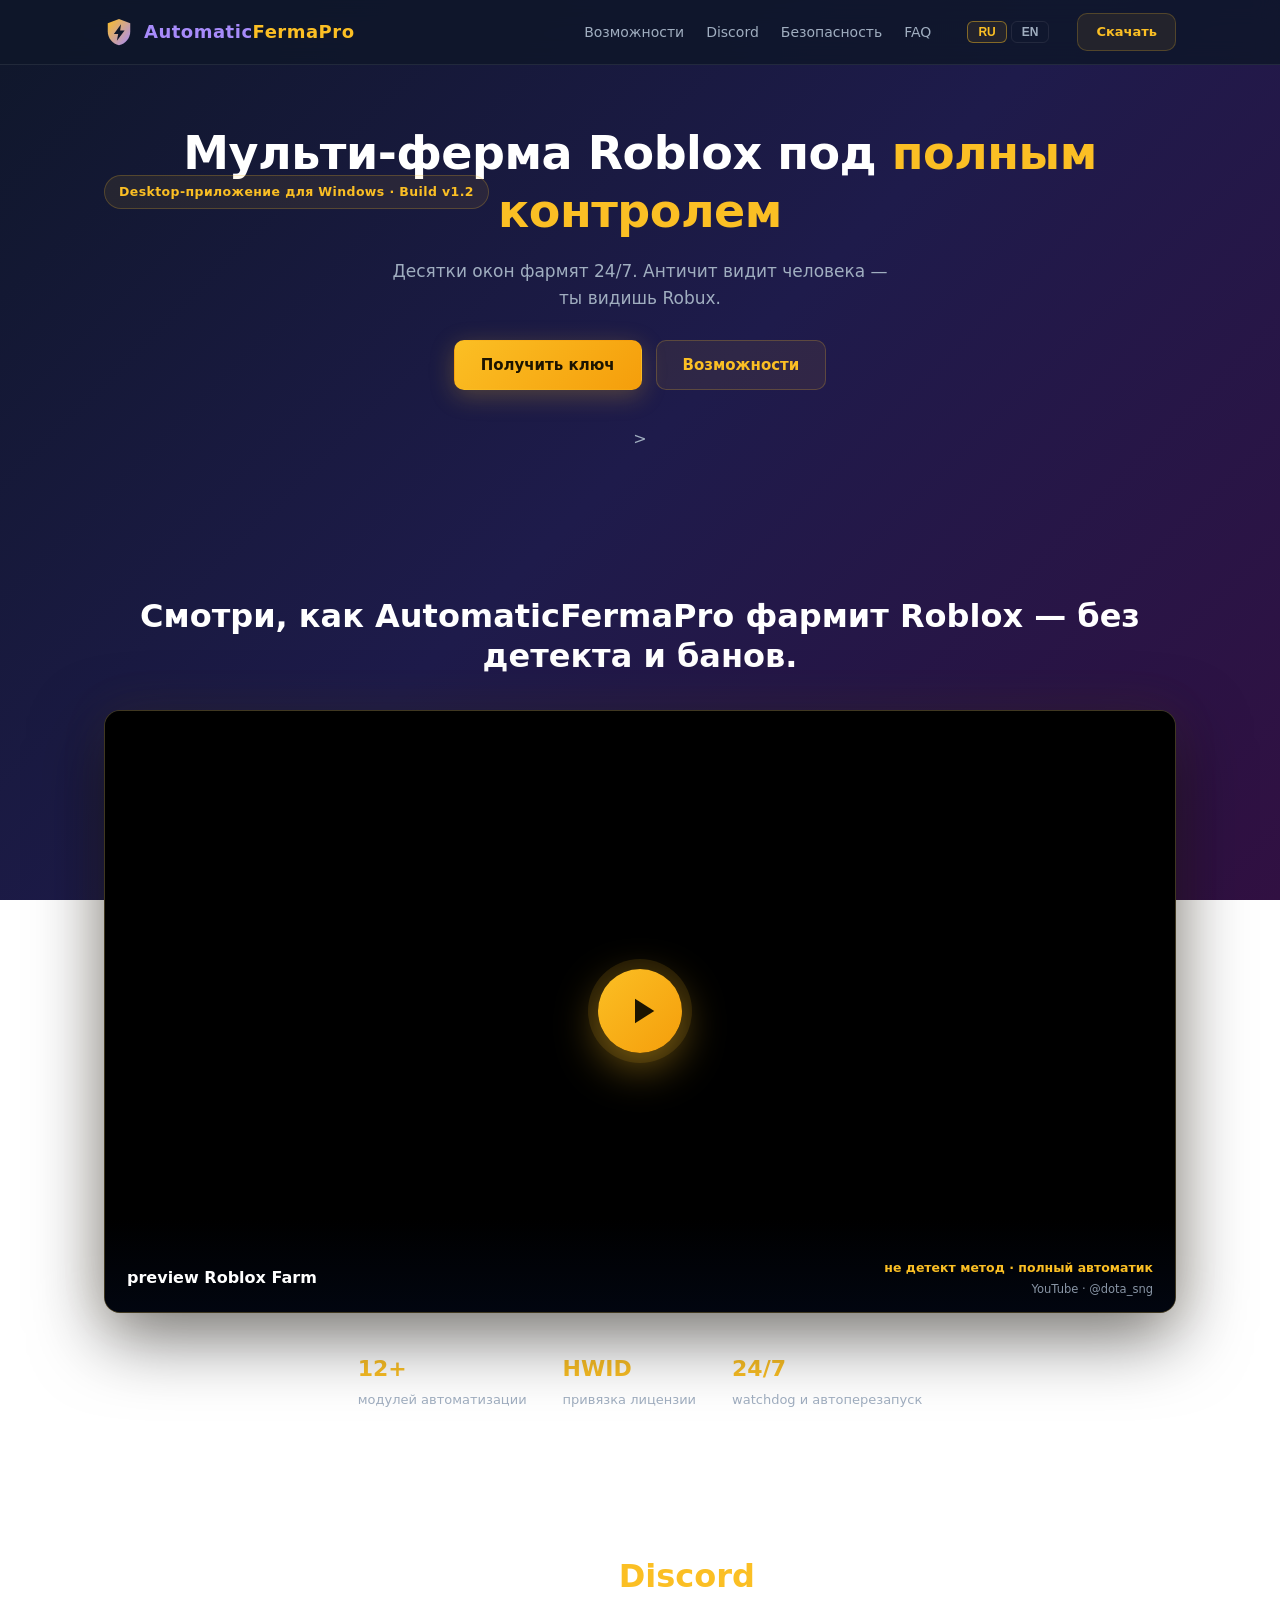
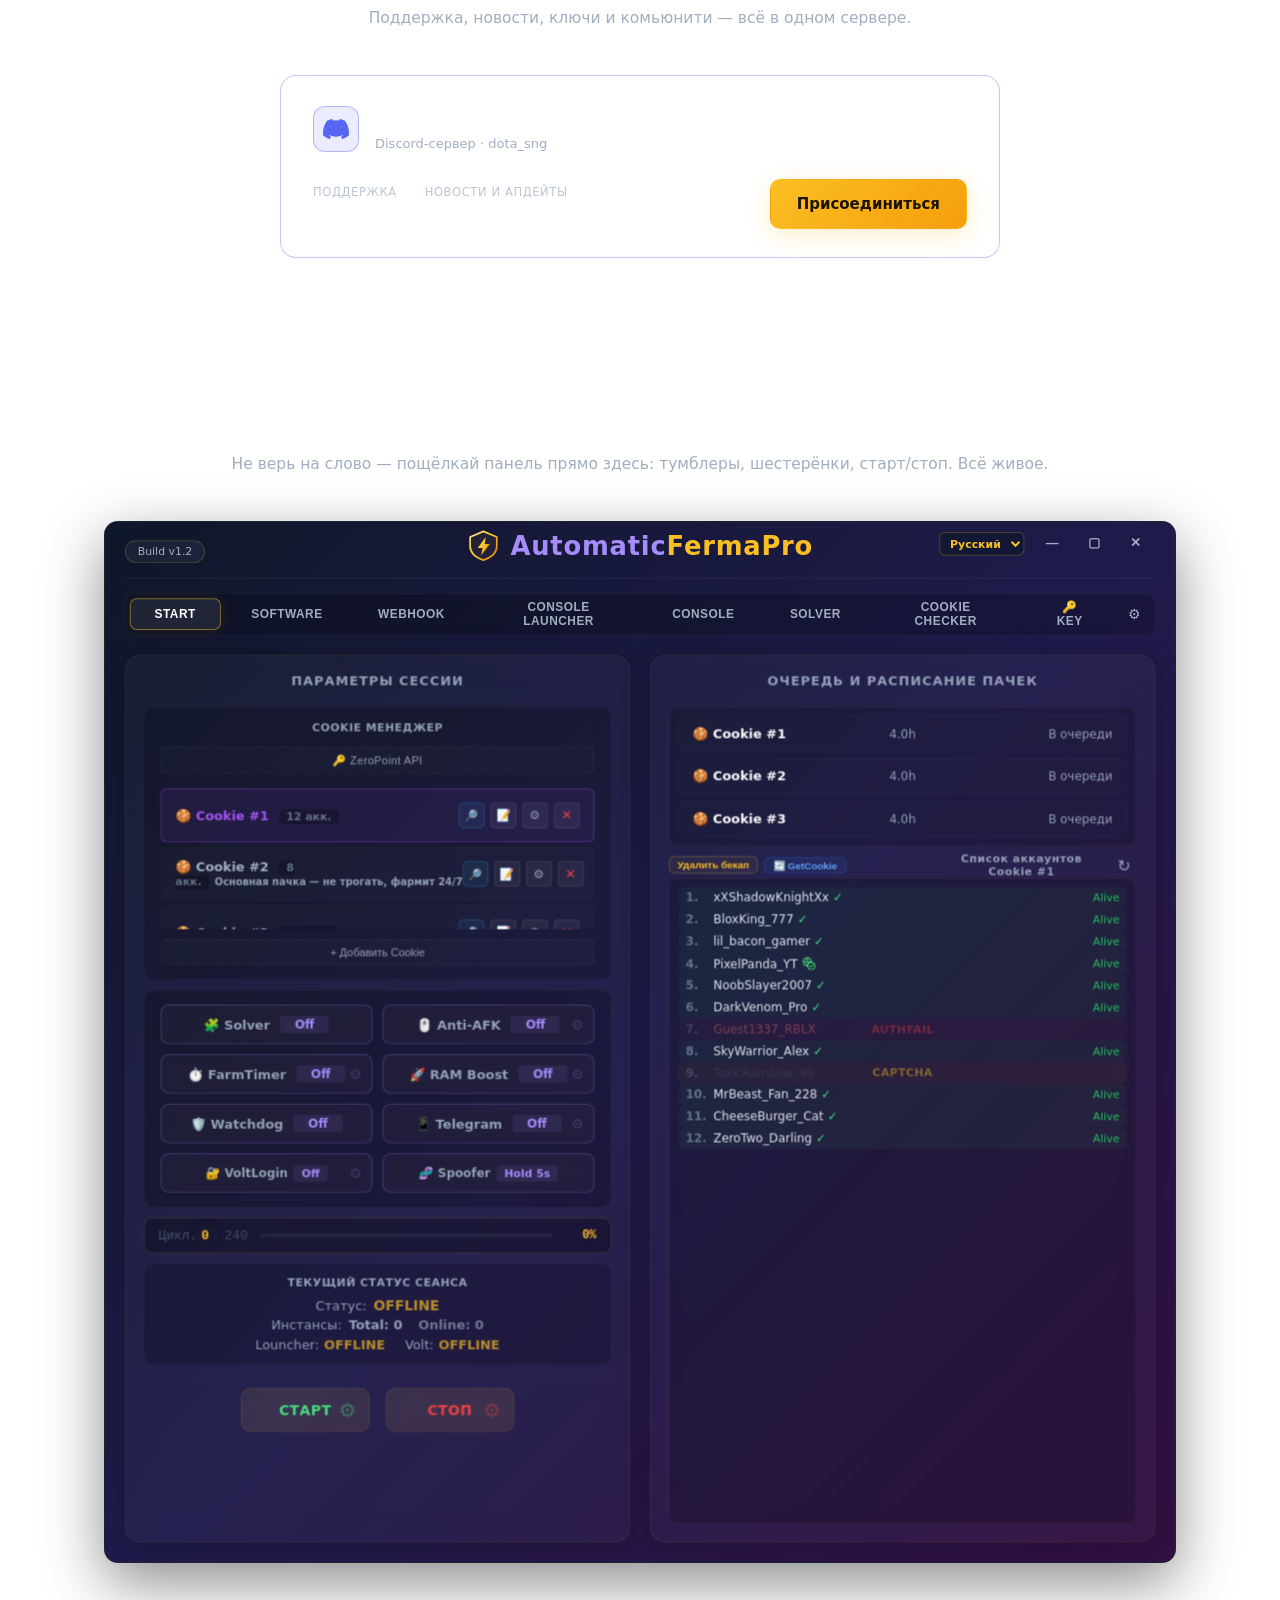
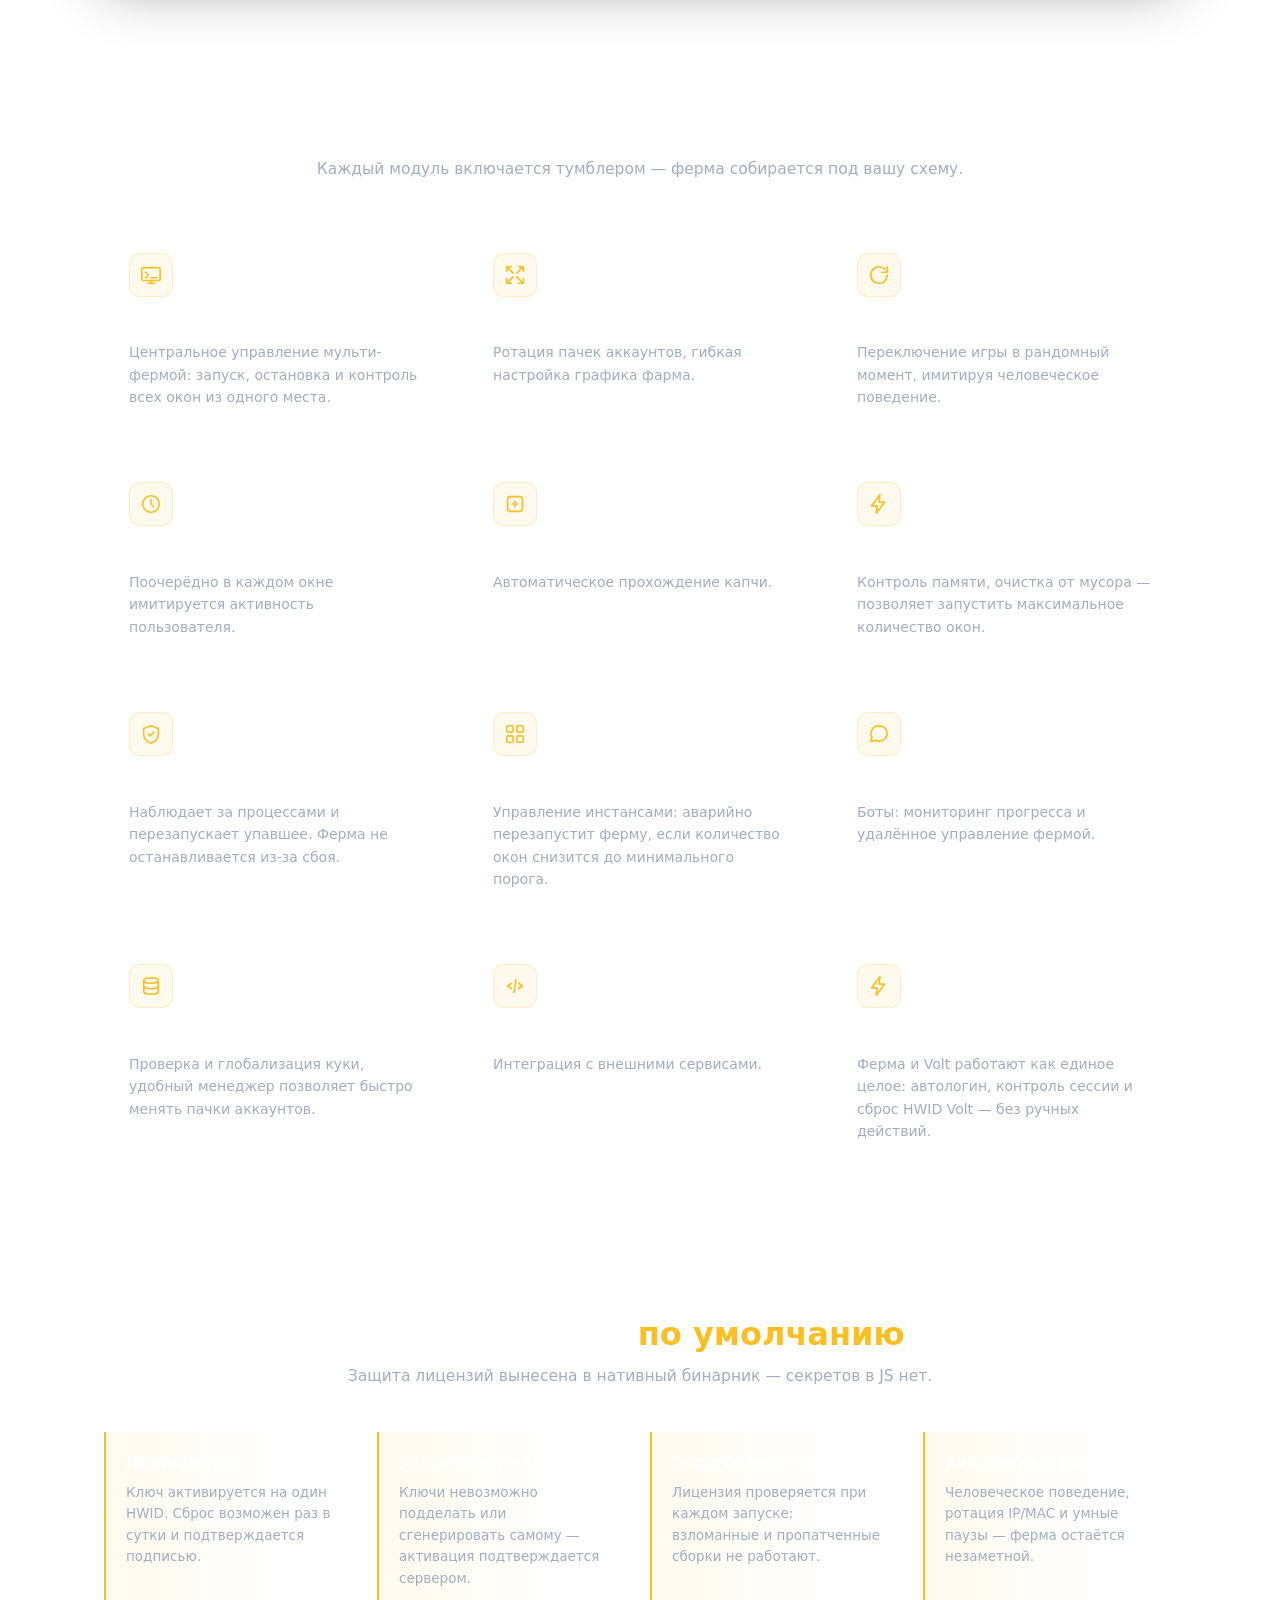
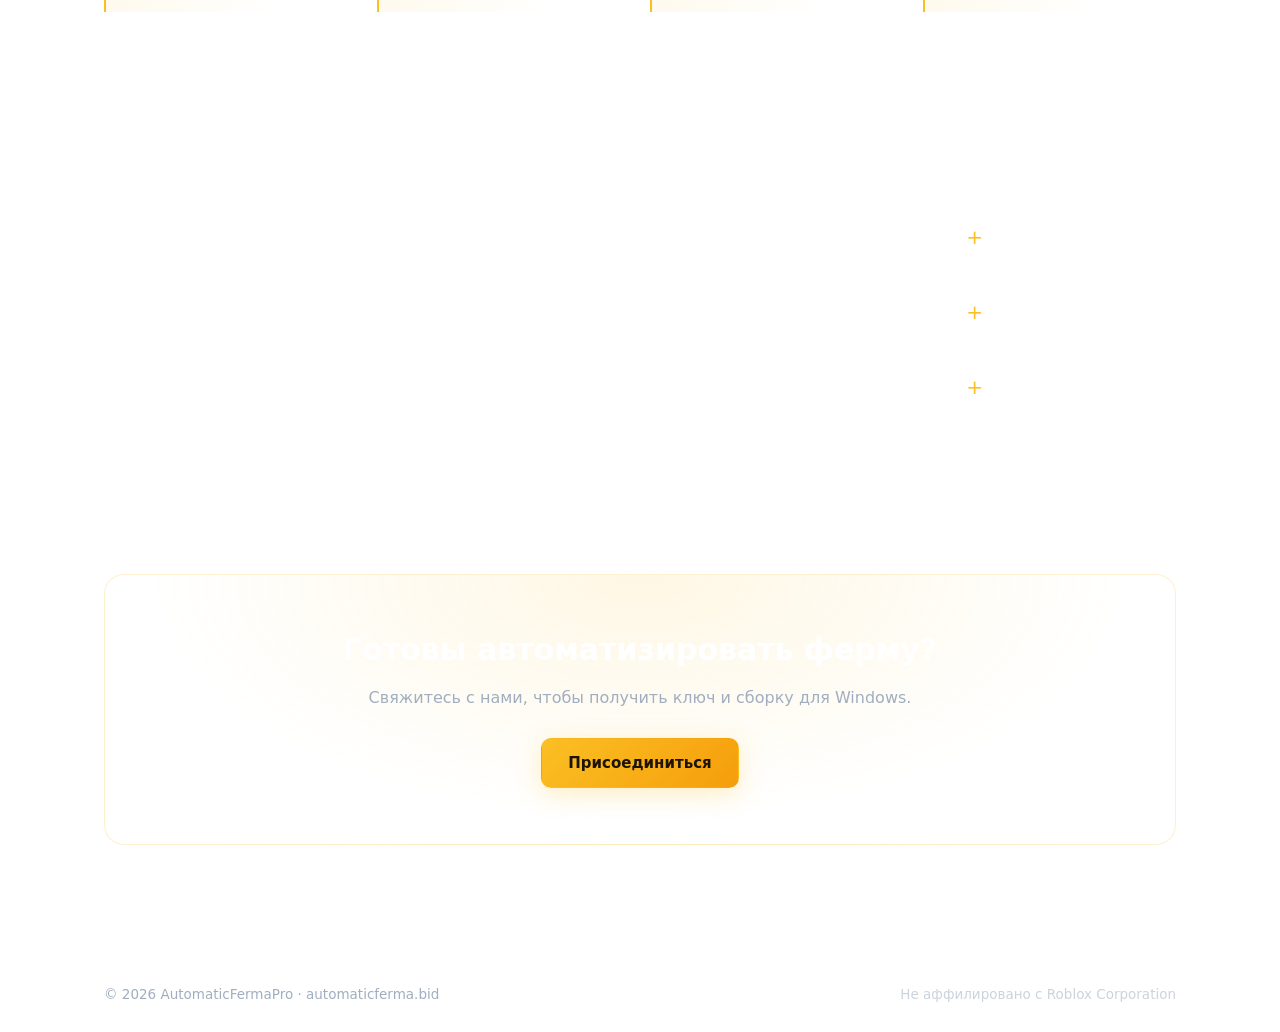
==== index.html @ 04773525 "Hero: badge inline-left with title, punchy lead; video: custom poster + stats below" ====
<!DOCTYPE html>
<html lang="ru">
<head>
  <meta charset="UTF-8">
  <meta name="viewport" content="width=device-width, initial-scale=1.0">
  <title>AutomaticFermaPro — управление мульти-фермой Roblox</title>
  <meta name="description" content="AutomaticFermaPro: мульти-ферма Roblox под полным контролем — Smart-Swap, Anti-AFK, Solver, Watchdog, Discord/Telegram-боты. Discord-сервер поддержки.">
  <link rel="icon" href="data:image/svg+xml,%3Csvg xmlns='http://www.w3.org/2000/svg' viewBox='0 0 48 48'%3E%3Cdefs%3E%3ClinearGradient id='g' x1='0' y1='0' x2='1' y2='1'%3E%3Cstop offset='0' stop-color='%23fbbf24'/%3E%3Cstop offset='1' stop-color='%23a78bfa'/%3E%3C/linearGradient%3E%3C/defs%3E%3Cpath d='M24 3 42 10v13c0 11-7.6 19.4-18 22C13.6 42.4 6 34 6 23V10Z' fill='url(%23g)'/%3E%3Cpath d='M27.2 11.5 15.8 27.2h6.9L20.6 38l12.4-16.4h-7.2l1.4-10.1Z' fill='%230f172a'/%3E%3C/svg%3E">
  <link rel="stylesheet" href="style.css">
</head>
<body>

  <header class="topbar">
    <div class="container topbar-inner">
      <a class="brand" href="#top">
        <svg class="brand-emblem" viewBox="0 0 48 48" aria-hidden="true">
          <defs>
            <linearGradient id="afGrad" x1="0" y1="0" x2="1" y2="1">
              <stop offset="0" stop-color="#fbbf24"/>
              <stop offset="1" stop-color="#a78bfa"/>
            </linearGradient>
          </defs>
          <path d="M24 3 42 10v13c0 11-7.6 19.4-18 22C13.6 42.4 6 34 6 23V10Z" fill="url(#afGrad)"/>
          <path d="M27.2 11.5 15.8 27.2h6.9L20.6 38l12.4-16.4h-7.2l1.4-10.1Z" fill="#0f172a"/>
        </svg>
        <span class="brand-name">Automatic<em>FermaPro</em></span>
      </a>
      <nav class="nav">
        <a href="#features" data-i18n="nav.features">Возможности</a>
        <a href="#discord" data-i18n="nav.status">Discord</a>
        <a href="#security" data-i18n="nav.security">Безопасность</a>
        <a href="#faq" data-i18n="nav.faq">FAQ</a>
      </nav>
      <div class="lang-switch" role="group" aria-label="Language">
        <button class="lang-btn" type="button" data-lang="ru">RU</button>
        <button class="lang-btn" type="button" data-lang="en">EN</button>
      </div>
      <a class="btn btn-ghost btn-sm" href="#download" data-i18n="nav.download">Скачать</a>
    </div>
  </header>

  <main id="top">

    <!-- ============ HERO ============ -->
    <section class="hero">
      <div class="container hero-inner">
        <div class="hero-text">
          <div class="hero-title-row">
            <span class="badge" data-i18n="hero.badge">Desktop-приложение для Windows · Build v1.2</span>
            <h1 data-i18n-html="hero.title">Мульти-ферма Roblox под <span class="amber">полным контролем</span></h1>
          </div>
          <p class="lead" data-i18n="hero.lead">
            Десятки окон фармят 24/7. Античит видит человека — ты видишь Robux.
          </p>
          <div class="hero-actions">
            <a class="btn btn-amber" href="#download" data-i18n="hero.cta1">Получить ключ</a>
            <a class="btn btn-ghost" href="#features" data-i18n="hero.cta2">Возможности</a>
          </div>
        </div>
>
      </div>
    </section>

    <!-- ============ VIDEO ============ -->
    <section class="section" id="video">
      <div class="container">
        <h2 class="section-title" data-i18n="video.title">Смотри, как AutomaticFermaPro фармит Roblox — без детекта и банов.</h2>

        <div class="video-frame" id="video-frame" data-youtube="x-FTnFSNeW4" role="button" tabindex="0" aria-label="Смотреть видео">
          <img class="video-thumb" src="assets/video-poster.jpg" alt="preview Roblox Farm (not detect method)" loading="lazy">
          <span class="video-caption">
            <b data-i18n="video.caption.title">preview Roblox Farm</b>
            <span class="video-caption-sub">
              <span data-i18n="video.caption.sub">не детект метод · полный автоматик</span>
              <span class="video-caption-channel">YouTube · @dota_sng</span>
            </span>
          </span>
          <span class="video-play" aria-hidden="true">
            <svg viewBox="0 0 24 24" fill="currentColor"><path d="M8 5v14l11-7z"/></svg>
          </span>
        </div>

        <div class="hero-stats video-stats">
          <div class="stat"><b data-i18n="hero.stat1.value">12+</b><span data-i18n="hero.stat1.label">модулей автоматизации</span></div>
          <div class="stat"><b data-i18n="hero.stat2.value">HWID</b><span data-i18n="hero.stat2.label">привязка лицензии</span></div>
          <div class="stat"><b data-i18n="hero.stat3.value">24/7</b><span data-i18n="hero.stat3.label">watchdog и автоперезапуск</span></div>
        </div>
      </div>
    </section>

    <!-- ============ DISCORD ============ -->
    <section class="section" id="discord">
      <div class="container">
        <h2 class="section-title" data-i18n-html="discord.title">Наш <span class="amber">Discord</span></h2>
        <p class="section-sub" data-i18n="discord.sub">Поддержка, новости, ключи и комьюнити — всё в одном сервере.</p>

        <div class="discord-card">
          <div class="discord-card-main">
            <span class="discord-logo" aria-hidden="true">
              <svg viewBox="0 0 24 24" fill="currentColor"><path d="M20.317 4.37a19.791 19.791 0 00-4.885-1.515.074.074 0 00-.079.037c-.21.375-.444.865-.608 1.25a18.27 18.27 0 00-5.487 0 12.64 12.64 0 00-.617-1.25.077.077 0 00-.079-.037A19.736 19.736 0 003.677 4.37a.07.07 0 00-.032.027C.533 9.046-.32 13.58.099 18.058a.082.082 0 00.031.056 19.9 19.9 0 005.993 3.03.078.078 0 00.084-.028 14.09 14.09 0 001.226-1.994.076.076 0 00-.041-.106 13.107 13.107 0 01-1.872-.892.077.077 0 01-.008-.128 10.2 10.2 0 00.372-.291.074.074 0 01.077-.01c3.928 1.793 8.18 1.793 12.062 0a.074.074 0 01.078.01c.12.098.246.198.373.292a.077.077 0 01-.006.127 12.3 12.3 0 01-1.873.892.077.077 0 00-.041.107c.36.698.772 1.362 1.225 1.993a.076.076 0 00.084.028 19.84 19.84 0 006.002-3.03.077.077 0 00.032-.054c.5-5.177-.838-9.674-3.549-13.66a.061.061 0 00-.031-.03z"/></svg>
            </span>
            <div>
              <div class="discord-name">AUTOBLOXTM | Full Automatic.</div>
              <div class="discord-sub-line" data-i18n="discord.server">Discord-сервер · dota_sng</div>
            </div>
          </div>
          <div class="discord-card-meta">
            <div class="meta-item"><span class="meta-key" data-i18n="discord.support.key">Поддержка</span><span class="meta-val">24/7</span></div>
            <div class="meta-item"><span class="meta-key" data-i18n="discord.news.key">Новости и апдейты</span><span class="meta-val" data-i18n="discord.news.val">первыми</span></div>
          </div>
          <a class="btn btn-amber" href="https://discord.gg/NkzyXmA5A" target="_blank" rel="noopener" data-i18n="discord.join">Присоединиться</a>
        </div>
      </div>
    </section>

    <!-- ============ DEMO ============ -->
    <section class="section" id="demo">
      <div class="container">
        <h2 class="section-title" data-i18n="demo.title">Интерактивное демо</h2>
        <p class="section-sub" data-i18n="demo.sub">Не верь на слово — пощёлкай панель прямо здесь: тумблеры, шестерёнки, старт/стоп. Всё живое.</p>
        <div class="demo-frame-wrap">
          <iframe class="demo-frame" src="demo.html" title="Demo" loading="lazy"></iframe>
        </div>
      </div>
    </section>

    <!-- ============ FEATURES ============ -->
    <section class="section" id="features">
      <div class="container">
        <h2 class="section-title" data-i18n="features.title">Что внутри</h2>
        <p class="section-sub" data-i18n="features.sub">Каждый модуль включается тумблером — ферма собирается под вашу схему.</p>

        <div class="features-grid">

          <article class="feature-card">
            <div class="feature-icon">
              <svg viewBox="0 0 24 24" fill="none" stroke="currentColor" stroke-width="1.8" stroke-linecap="round" stroke-linejoin="round"><rect x="2" y="4" width="20" height="14" rx="2"/><path d="M8 21h8M12 18v3M6 9l3 3-3 3M12 15h6"/></svg>
            </div>
            <h3 data-i18n="feature.yummyauto.title">Console launcher</h3>
            <p data-i18n="feature.yummyauto.text">Центральное управление мульти-фермой: запуск, остановка и контроль всех окон из одного места.</p>
          </article>

          <article class="feature-card">
            <div class="feature-icon">
              <svg viewBox="0 0 24 24" fill="none" stroke="currentColor" stroke-width="1.8" stroke-linecap="round" stroke-linejoin="round"><path d="M16 3h5v5M21 3l-7 7M8 21H3v-5M3 21l7-7M16 21h5v-5M21 21l-7-7M8 3H3v5M3 3l7 7"/></svg>
            </div>
            <h3 data-i18n="feature.smartswap.title">Smart-Swap</h3>
            <p data-i18n="feature.smartswap.text">Ротация пачек аккаунтов, гибкая настройка графика фарма.</p>
          </article>

          <article class="feature-card">
            <div class="feature-icon">
              <svg viewBox="0 0 24 24" fill="none" stroke="currentColor" stroke-width="1.8" stroke-linecap="round" stroke-linejoin="round"><path d="M21 12a9 9 0 1 1-2.64-6.36"/><path d="M21 3v6h-6"/></svg>
            </div>
            <h3 data-i18n="feature.placeid.title">Смена PlaceID</h3>
            <p data-i18n="feature.placeid.text">Переключение игры в рандомный момент, имитируя человеческое поведение.</p>
          </article>

          <article class="feature-card">
            <div class="feature-icon">
              <svg viewBox="0 0 24 24" fill="none" stroke="currentColor" stroke-width="1.8" stroke-linecap="round" stroke-linejoin="round"><circle cx="12" cy="12" r="9"/><path d="M12 7v5l3 3"/></svg>
            </div>
            <h3 data-i18n="feature.antiafk.title">Anti-AFK</h3>
            <p data-i18n="feature.antiafk.text">Поочерёдно в каждом окне имитируется активность пользователя.</p>
          </article>

          <article class="feature-card">
            <div class="feature-icon">
              <svg viewBox="0 0 24 24" fill="none" stroke="currentColor" stroke-width="1.8" stroke-linecap="round" stroke-linejoin="round"><rect x="4" y="4" width="16" height="16" rx="3"/><path d="M9 12h6M12 9v6"/></svg>
            </div>
            <h3 data-i18n="feature.solver.title">Solver</h3>
            <p data-i18n="feature.solver.text">Автоматическое прохождение капчи.</p>
          </article>

          <article class="feature-card">
            <div class="feature-icon">
              <svg viewBox="0 0 24 24" fill="none" stroke="currentColor" stroke-width="1.8" stroke-linecap="round" stroke-linejoin="round"><path d="M13 2 4 14h6l-1 8 9-12h-6l1-8z"/></svg>
            </div>
            <h3 data-i18n="feature.ramboost.title">RAM Boost</h3>
            <p data-i18n="feature.ramboost.text">Контроль памяти, очистка от мусора — позволяет запустить максимальное количество окон.</p>
          </article>

          <article class="feature-card">
            <div class="feature-icon">
              <svg viewBox="0 0 24 24" fill="none" stroke="currentColor" stroke-width="1.8" stroke-linecap="round" stroke-linejoin="round"><path d="M12 3 20 6v6c0 5-3.4 8.4-8 10-4.6-1.6-8-5-8-10V6l8-3z"/><path d="M9 12l2 2 4-4"/></svg>
            </div>
            <h3 data-i18n="feature.watchdog.title">Watchdog</h3>
            <p data-i18n="feature.watchdog.text">Наблюдает за процессами и перезапускает упавшее. Ферма не останавливается из-за сбоя.</p>
          </article>

          <article class="feature-card">
            <div class="feature-icon">
              <svg viewBox="0 0 24 24" fill="none" stroke="currentColor" stroke-width="1.8" stroke-linecap="round" stroke-linejoin="round"><rect x="3" y="3" width="7" height="7" rx="1.5"/><rect x="14" y="3" width="7" height="7" rx="1.5"/><rect x="3" y="14" width="7" height="7" rx="1.5"/><rect x="14" y="14" width="7" height="7" rx="1.5"/></svg>
            </div>
            <h3 data-i18n="feature.instsans.title">Instsans Control</h3>
            <p data-i18n="feature.instsans.text">Управление инстансами: аварийно перезапустит ферму, если количество окон снизится до минимального порога.</p>
          </article>

          <article class="feature-card">
            <div class="feature-icon">
              <svg viewBox="0 0 24 24" fill="none" stroke="currentColor" stroke-width="1.8" stroke-linecap="round" stroke-linejoin="round"><path d="M21 11.5a8.4 8.4 0 0 1-8.5 8.3c-1.4 0-2.8-.3-4-1L3 20l1.3-4.4a8.1 8.1 0 0 1-1.3-4.1A8.4 8.4 0 0 1 11.5 3.2 8.4 8.4 0 0 1 21 11.5z"/></svg>
            </div>
            <h3 data-i18n="feature.discord.title">Discord и Telegram</h3>
            <p data-i18n="feature.discord.text">Боты: мониторинг прогресса и удалённое управление фермой.</p>
          </article>

          <article class="feature-card">
            <div class="feature-icon">
              <svg viewBox="0 0 24 24" fill="none" stroke="currentColor" stroke-width="1.8" stroke-linecap="round" stroke-linejoin="round"><ellipse cx="12" cy="6" rx="8" ry="3"/><path d="M4 6v6c0 1.7 3.6 3 8 3s8-1.3 8-3V6"/><path d="M4 12v6c0 1.7 3.6 3 8 3s8-1.3 8-3v-6"/></svg>
            </div>
            <h3 data-i18n="feature.cookies.title">Cookie Manager</h3>
            <p data-i18n="feature.cookies.text">Проверка и глобализация куки, удобный менеджер позволяет быстро менять пачки аккаунтов.</p>
          </article>

          <article class="feature-card">
            <div class="feature-icon">
              <svg viewBox="0 0 24 24" fill="none" stroke="currentColor" stroke-width="1.8" stroke-linecap="round" stroke-linejoin="round"><path d="M8 9l-4 3 4 3M16 9l4 3-4 3M13 5l-2 14"/></svg>
            </div>
            <h3 data-i18n="feature.zeropoint.title">ZeroPoint API</h3>
            <p data-i18n="feature.zeropoint.text">Интеграция с внешними сервисами.</p>
          </article>

                    <article class="feature-card">
            <div class="feature-icon">
              <svg viewBox="0 0 24 24" fill="none" stroke="currentColor" stroke-width="1.8" stroke-linecap="round" stroke-linejoin="round"><path d="M13 2 4 14h6l-1 8 9-12h-6l1-8z"/></svg>
            </div>
            <h3 data-i18n="feature.volt.title">Полная совместимость с Volt</h3>
            <p data-i18n="feature.volt.text">Ферма и Volt работают как единое целое: автологин, контроль сессии и сброс HWID Volt — без ручных действий.</p>
          </article>

        </div>
      </div>
    </section>

    <!-- ============ SECURITY ============ -->
    <section class="section" id="security">
      <div class="container">
        <h2 class="section-title" data-i18n-html="security.title">Безопасность <span class="amber">по умолчанию</span></h2>
        <p class="section-sub" data-i18n="security.sub">Защита лицензий вынесена в нативный бинарник — секретов в JS нет.</p>

        <div class="security-grid">
          <div class="security-item">
            <h4 data-i18n="security.hwid.title">Привязка к железу</h4>
            <p data-i18n="security.hwid.text">Ключ активируется на один HWID. Сброс возможен раз в сутки и подтверждается подписью.</p>
          </div>
          <div class="security-item">
            <h4 data-i18n="security.noforge.title">Защита от подделки</h4>
            <p data-i18n="security.noforge.text">Ключи невозможно подделать или сгенерировать самому — активация подтверждается сервером.</p>
          </div>
          <div class="security-item">
            <h4 data-i18n="security.nocrack.title">Защита от взлома</h4>
            <p data-i18n="security.nocrack.text">Лицензия проверяется при каждом запуске: взломанные и пропатченные сборки не работают.</p>
          </div>
          <div class="security-item">
            <h4 data-i18n="security.careful.title">Аккуратный фарм</h4>
            <p data-i18n="security.careful.text">Человеческое поведение, ротация IP/MAC и умные паузы — ферма остаётся незаметной.</p>
          </div>
        </div>
      </div>
    </section>

    <!-- ============ FAQ ============ -->
    <section class="section" id="faq">
      <div class="container container-narrow">
        <h2 class="section-title" data-i18n="faq.title">Частые вопросы</h2>

        <details class="faq-item">
          <summary data-i18n="faq.q1">Как получить доступ?</summary>
          <p data-i18n="faq.a1">Приложение активируется по ключам. Создайте тикет в Discord, чтобы получить ключ, введите его при первом запуске — лицензия привяжется к вашему ПК.</p>
        </details>
        <details class="faq-item">
          <summary data-i18n="faq.q2">Что делать при смене компьютера?</summary>
          <p data-i18n="faq.a2">В приложении есть сброс HWID — раз в сутки, с подтверждением подписью. Новая машина подхватит лицензию.</p>
        </details>
        <details class="faq-item">
          <summary data-i18n="faq.q4">Сколько окон можно держать?</summary>
          <p data-i18n="faq.a4">Ограничение — только ресурсы вашего ПК. RAM Boost и Watchdog помогают запустить на вашем устройстве максимальное количество окон.</p>
        </details>
      </div>
    </section>

    <!-- ============ DOWNLOAD / CTA ============ -->
    <section class="section" id="download">
      <div class="container">
        <div class="cta-card">
          <h2 data-i18n="download.title">Готовы автоматизировать ферму?</h2>
          <p data-i18n="download.sub">Свяжитесь с нами, чтобы получить ключ и сборку для Windows.</p>
          <div class="hero-actions">
          <a class="btn btn-amber" href="https://discord.gg/HTYQ2FUk6D" target="_blank" rel="noopener" data-i18n="discord.join">Присоединиться</a>
          </div>
        </div>
      </div>
    </section>

  </main>

  <footer class="footer">
    <div class="container footer-inner">
      <span data-i18n="footer.copy">© 2026 AutomaticFermaPro · automaticferma.bid</span>
      <span class="footer-dim" data-i18n="footer.dim">Не аффилировано с Roblox Corporation</span>
    </div>
  </footer>

  <script src="script.js"></script>
</body>
</html>
---- style.css ----
:root {
  --bg-0: #0f172a;
  --bg-1: #1e1b4b;
  --bg-2: #311042;
  --text-main: #ffffff;
  --text-muted: #a0aec0;
  --accent-amber: #fbbf24;
  --accent-amber-soft: rgba(251, 191, 36, 0.08);
  --accent-amber-border: rgba(251, 191, 36, 0.22);
  --accent-amber-border-strong: rgba(251, 191, 36, 0.45);
  --accent-purple: #a78bfa;
  --accent-green: #00ffa3;
  --accent-red: #ff3366;
  --card-bg: rgba(255, 255, 255, 0.03);
  --card-border: rgba(255, 255, 255, 0.08);
  --font-stack: 'Segoe UI', -apple-system, system-ui, sans-serif;
}

* { box-sizing: border-box; }

html { scroll-behavior: smooth; }

body {
  margin: 0;
  font-family: var(--font-stack);
  color: var(--text-muted);
  background:
    linear-gradient(135deg, #0f172a 0%, #1e1b4b 50%, #311042 100%) fixed;
  line-height: 1.6;
}

.container {
  max-width: 1120px;
  margin: 0 auto;
  padding: 0 24px;
}

.container-narrow { max-width: 780px; }

.amber { color: var(--accent-amber); }

h1, h2, h3, h4 {
  color: var(--text-main);
  line-height: 1.25;
  margin: 0 0 12px;
}

a { color: var(--accent-amber); text-decoration: none; }

/* ============ DEMO FRAME ============ */
/* Пропорции окна приложения при старте: 1080×1050, масштабируется под ширину */
.demo-frame-wrap {
  border: 1px solid var(--card-border);
  border-radius: 14px;
  overflow: hidden;
  background: #0b1220;
  box-shadow: 0 20px 60px rgba(0,0,0,0.45);
  position: relative;
  width: 100%;
  max-width: 1080px;
  margin: 0 auto;
  aspect-ratio: 1080 / 1050;
}
.demo-frame {
  width: 1080px;
  height: 1050px;
  border: 0;
  display: block;
  position: absolute;
  top: 0;
  left: 0;
  transform: scale(1);
  transform-origin: top left;
}
.topbar {
  position: sticky;
  top: 0;
  z-index: 50;
  background: rgba(15, 23, 42, 0.85);
  backdrop-filter: blur(12px);
  border-bottom: 1px solid var(--card-border);
}

.topbar-inner {
  display: flex;
  align-items: center;
  gap: 28px;
  height: 64px;
}

.brand {
  display: flex;
  align-items: center;
  gap: 10px;
}

.brand-emblem { width: 30px; height: 30px; flex-shrink: 0; }

.brand-name {
  font-size: 18px;
  font-weight: 700;
  letter-spacing: 0.5px;
  color: var(--accent-purple);
}

.brand-name em { font-style: normal; color: var(--accent-amber); }

.nav {
  display: flex;
  gap: 22px;
  margin-left: auto;
}

.nav a {
  color: var(--text-muted);
  font-size: 14px;
  font-weight: 500;
  transition: color 0.15s ease;
}

.nav a:hover { color: var(--accent-amber); }

/* ============ LANG SWITCH ============ */
.lang-switch {
  display: flex;
  gap: 4px;
  margin-left: 8px;
}
.lang-btn {
  background: transparent;
  border: 1px solid var(--card-border);
  color: var(--text-muted);
  padding: 4px 10px;
  border-radius: 6px;
  cursor: pointer;
  font-size: 12px;
  font-weight: 600;
  line-height: 1;
  transition: color 0.15s ease, border-color 0.15s ease;
}
.lang-btn:hover { color: var(--accent-amber); border-color: var(--accent-amber-border-strong); }
.lang-btn.active { color: var(--accent-amber); border-color: var(--accent-amber-border-strong); background: rgba(251, 191, 36, 0.08); }

/* ============ BUTTONS ============ */
.btn {
  display: inline-flex;
  align-items: center;
  justify-content: center;
  padding: 12px 26px;
  border-radius: 10px;
  font-size: 15px;
  font-weight: 600;
  cursor: pointer;
  transition: transform 0.15s ease, box-shadow 0.15s ease, background 0.15s ease;
  border: 1px solid transparent;
}

.btn:hover { transform: translateY(-1px); }

.btn-amber {
  background: linear-gradient(135deg, #fbbf24, #f59e0b);
  color: #1c1400;
  box-shadow: 0 6px 24px rgba(251, 191, 36, 0.25);
}

.btn-amber:hover { box-shadow: 0 8px 30px rgba(251, 191, 36, 0.4); }

.btn-ghost {
  background: var(--accent-amber-soft);
  border-color: var(--accent-amber-border);
  color: var(--accent-amber);
}

.btn-ghost:hover { border-color: var(--accent-amber-border-strong); }

.btn-sm { padding: 8px 18px; font-size: 13px; }

/* ============ HERO ============ */
.hero { padding: 60px 0 72px; }

.hero-inner {
  display: grid;
  grid-template-columns: 1fr;
  gap: 0;
  align-items: start;
  text-align: center;
}

.hero-text { display: flex; flex-direction: column; align-items: center; }

.hero-actions { justify-content: center; }

.hero-stats { justify-content: center; }

.badge {
  display: inline-block;
  padding: 6px 14px;
  border-radius: 999px;
  background: var(--accent-amber-soft);
  border: 1px solid var(--accent-amber-border);
  color: var(--accent-amber);
  font-size: 12.5px;
  font-weight: 600;
  letter-spacing: 0.4px;
  margin-bottom: 20px;
  white-space: nowrap;
}

/* Badge в одной строке с заголовком: слева, заголовок держит центр */
.hero-title-row {
  position: relative;
  display: flex;
  justify-content: center;
  align-items: center;
}

.hero-title-row .badge {
  position: absolute;
  left: 0;
  top: 50%;
  transform: translateY(-50%);
  margin-bottom: 0;
}

.hero h1 {
  font-size: 46px;
  font-weight: 800;
  letter-spacing: -0.5px;
  margin-bottom: 18px;
}

.lead {
  font-size: 17px;
  max-width: 520px;
  margin: 0 0 28px;
}

.hero-actions {
  display: flex;
  gap: 14px;
  flex-wrap: wrap;
  margin-bottom: 36px;
}

.hero-stats {
  display: flex;
  gap: 36px;
  flex-wrap: wrap;
}

.stat b {
  display: block;
  font-size: 22px;
  color: var(--accent-amber);
}

.stat span {
  font-size: 13px;
  color: var(--text-muted);
}

/* ============ SECTIONS ============ */
.section { padding: 72px 0; }

.section-title {
  font-size: 32px;
  font-weight: 800;
  text-align: center;
  margin-bottom: 10px;
}

.section-sub {
  text-align: center;
  margin: 0 0 44px;
  font-size: 15.5px;
}

/* ============ STATUS CARD ============ */
.status-card {
  max-width: 720px;
  margin: 0 auto;
  display: flex;
  flex-wrap: wrap;
  gap: 24px;
  align-items: center;
  justify-content: space-between;
  padding: 28px 32px;
  background: var(--card-bg);
  border: 1px solid var(--card-border);
  border-radius: 16px;
  transition: border-color 0.3s ease;
}

.status-card.is-online { border-color: rgba(0, 255, 163, 0.35); }
.status-card.is-offline { border-color: rgba(255, 51, 102, 0.35); }

.status-main {
  display: flex;
  align-items: center;
  gap: 16px;
}

.status-dot {
  width: 14px;
  height: 14px;
  border-radius: 50%;
  background: #64748b;
  flex-shrink: 0;
  transition: background 0.3s ease;
}

.status-dot.loading {
  background: var(--accent-amber);
  animation: pulse 1.2s ease-in-out infinite;
}

.status-dot.online {
  background: var(--accent-green);
  box-shadow: 0 0 14px rgba(0, 255, 163, 0.7);
  animation: pulse 2s ease-in-out infinite;
}

.status-dot.offline {
  background: var(--accent-red);
  box-shadow: 0 0 14px rgba(255, 51, 102, 0.6);
}

@keyframes pulse {
  0%, 100% { opacity: 1; }
  50% { opacity: 0.45; }
}

.status-label {
  font-size: 19px;
  font-weight: 700;
  color: var(--text-main);
}

.status-sub { font-size: 13px; }

.status-meta {
  display: flex;
  gap: 28px;
  flex-wrap: wrap;
}

.meta-item { display: flex; flex-direction: column; }

.meta-key {
  font-size: 11.5px;
  text-transform: uppercase;
  letter-spacing: 0.6px;
  color: rgba(160, 174, 192, 0.7);
}

.meta-val {
  font-size: 15px;
  font-weight: 600;
  color: var(--text-main);
}

/* ============ VIDEO ============ */
.video-frame {
  position: relative;
  max-width: 1080px;
  margin: 34px auto 0;
  border-radius: 16px;
  overflow: hidden;
  border: 1px solid var(--accent-amber-border);
  box-shadow: 0 24px 70px rgba(0, 0, 0, 0.55), 0 0 50px rgba(251, 191, 36, 0.08);
  cursor: pointer;
  aspect-ratio: 16 / 9;
  background: #0b1220;
  transition: border-color 0.25s ease, box-shadow 0.25s ease, transform 0.25s ease;
}

.video-frame:hover {
  border-color: var(--accent-amber-border-strong);
  box-shadow: 0 24px 70px rgba(0, 0, 0, 0.55), 0 0 70px rgba(251, 191, 36, 0.18);
  transform: translateY(-3px);
}

.video-thumb {
  position: absolute;
  inset: 0;
  width: 100%;
  height: 100%;
  object-fit: cover;
  display: block;
}

/* Подпись поверх превью */
.video-caption {
  position: absolute;
  left: 0;
  right: 0;
  bottom: 0;
  display: flex;
  align-items: center;
  justify-content: space-between;
  gap: 16px;
  padding: 40px 22px 14px;
  background: linear-gradient(180deg, transparent, rgba(2, 6, 17, 0.92));
  color: var(--text-main);
  font-size: 16px;
  font-weight: 700;
  pointer-events: none;
}

.video-caption-sub {
  display: flex;
  flex-direction: column;
  align-items: flex-end;
  gap: 2px;
  font-size: 12.5px;
  font-weight: 600;
  color: var(--accent-amber);
  text-align: right;
}

.video-caption-channel {
  color: rgba(160, 174, 192, 0.85);
  font-size: 11.5px;
  font-weight: 500;
}

/* Кнопка Play по центру */
.video-play {
  position: absolute;
  top: 50%;
  left: 50%;
  transform: translate(-50%, -50%);
  width: 84px;
  height: 84px;
  display: flex;
  align-items: center;
  justify-content: center;
  border-radius: 50%;
  background: linear-gradient(135deg, #fbbf24, #f59e0b);
  color: #1c1400;
  box-shadow: 0 14px 44px rgba(251, 191, 36, 0.45), 0 0 0 10px rgba(251, 191, 36, 0.12);
  transition: transform 0.2s ease, box-shadow 0.2s ease;
  pointer-events: none;
}

.video-play svg { width: 42px; height: 42px; margin-left: 4px; }

.video-frame:hover .video-play {
  transform: translate(-50%, -50%) scale(1.08);
  box-shadow: 0 18px 54px rgba(251, 191, 36, 0.6), 0 0 0 14px rgba(251, 191, 36, 0.16);
}

.video-frame iframe {
  position: absolute;
  inset: 0;
  width: 100%;
  height: 100%;
  border: 0;
  display: block;
}

/* Статы под видео */
.video-stats {
  margin-top: 38px;
  justify-content: center;
}

@media (max-width: 600px) {
  .video-caption { font-size: 13px; padding: 30px 14px 10px; }
  .video-play { width: 60px; height: 60px; }
  .video-play svg { width: 30px; height: 30px; }
}

/* ============ DISCORD CARD ============ */
.discord-card {
  max-width: 720px;
  margin: 0 auto;
  display: flex;
  flex-wrap: wrap;
  gap: 24px;
  align-items: center;
  justify-content: space-between;
  padding: 28px 32px;
  background: var(--card-bg);
  border: 1px solid rgba(88, 101, 242, 0.35);
  border-radius: 16px;
  transition: border-color 0.3s ease, box-shadow 0.3s ease;
}

.discord-card:hover {
  border-color: rgba(88, 101, 242, 0.7);
  box-shadow: 0 0 40px rgba(88, 101, 242, 0.12);
}

.discord-card-main {
  display: flex;
  align-items: center;
  gap: 16px;
}

.discord-logo {
  width: 46px;
  height: 46px;
  display: flex;
  align-items: center;
  justify-content: center;
  border-radius: 12px;
  background: rgba(88, 101, 242, 0.12);
  border: 1px solid rgba(88, 101, 242, 0.4);
  color: #5865f2;
  flex-shrink: 0;
}

.discord-logo svg { width: 26px; height: 26px; }

.discord-name {
  font-size: 19px;
  font-weight: 700;
  color: var(--text-main);
}

.discord-sub-line { font-size: 13px; color: var(--text-muted); }

.discord-card-meta {
  display: flex;
  gap: 28px;
  flex-wrap: wrap;
}

/* ============ FEATURES ============ */
.features-grid {
  display: grid;
  grid-template-columns: repeat(3, 1fr);
  gap: 20px;
}

.feature-card {
  padding: 26px 24px;
  background: var(--card-bg);
  border: 1px solid var(--card-border);
  border-radius: 14px;
  transition: border-color 0.2s ease, transform 0.2s ease, background 0.2s ease;
}

.feature-card:hover {
  border-color: var(--accent-amber-border-strong);
  background: var(--accent-amber-soft);
  transform: translateY(-3px);
}

.feature-icon {
  width: 44px;
  height: 44px;
  display: flex;
  align-items: center;
  justify-content: center;
  border-radius: 11px;
  background: var(--accent-amber-soft);
  border: 1px solid var(--accent-amber-border);
  color: var(--accent-amber);
  margin-bottom: 16px;
}

.feature-icon svg { width: 22px; height: 22px; }

.feature-card h3 { font-size: 16.5px; margin-bottom: 8px; }

.feature-card p { font-size: 14px; margin: 0; }

/* ============ SECURITY ============ */
.security-grid {
  display: grid;
  grid-template-columns: repeat(4, 1fr);
  gap: 20px;
}

.security-item {
  padding: 22px 20px;
  border-left: 2px solid var(--accent-amber);
  background: linear-gradient(90deg, var(--accent-amber-soft), transparent 70%);
  border-radius: 0 12px 12px 0;
}

.security-item h4 { font-size: 15.5px; margin-bottom: 8px; }

.security-item p { font-size: 13.5px; margin: 0; }

/* ============ FAQ ============ */
.faq-item {
  background: var(--card-bg);
  border: 1px solid var(--card-border);
  border-radius: 12px;
  padding: 18px 22px;
  margin-bottom: 12px;
}

.faq-item summary {
  cursor: pointer;
  font-weight: 600;
  color: var(--text-main);
  font-size: 15.5px;
  list-style: none;
  position: relative;
  padding-right: 28px;
}

.faq-item summary::-webkit-details-marker { display: none; }

.faq-item summary::after {
  content: '+';
  position: absolute;
  right: 0;
  top: 50%;
  transform: translateY(-50%);
  color: var(--accent-amber);
  font-size: 20px;
  font-weight: 400;
}

.faq-item[open] summary::after { content: '–'; }

.faq-item p { margin: 12px 0 0; font-size: 14.5px; }

/* ============ CTA ============ */
.cta-card {
  text-align: center;
  padding: 56px 32px;
  background:
    radial-gradient(ellipse at top, rgba(251, 191, 36, 0.12), transparent 65%),
    var(--card-bg);
  border: 1px solid var(--accent-amber-border);
  border-radius: 20px;
}

.cta-card h2 { font-size: 30px; margin-bottom: 10px; }

.cta-card p { margin-bottom: 28px; }

.cta-card .hero-actions {
  justify-content: center;
  margin-bottom: 0;
}

/* ============ FOOTER ============ */
.footer {
  border-top: 1px solid var(--card-border);
  padding: 26px 0;
  margin-top: 40px;
}

.footer-inner {
  display: flex;
  justify-content: space-between;
  gap: 16px;
  flex-wrap: wrap;
  font-size: 13.5px;
}

.footer-dim { color: rgba(160, 174, 192, 0.55); }

/* ============ RESPONSIVE ============ */
@media (max-width: 960px) {
  .hero-inner { grid-template-columns: 1fr; gap: 40px; }
  .hero h1 { font-size: 36px; }
  .features-grid { grid-template-columns: repeat(2, 1fr); }
  .security-grid { grid-template-columns: repeat(2, 1fr); }
  .nav { display: none; }
}

@media (max-width: 900px) {
  .hero-title-row { flex-direction: column; gap: 12px; }
  .hero-title-row .badge { position: static; transform: none; }
}

@media (max-width: 600px) {
  .hero { padding: 64px 0 48px; }
  .hero h1 { font-size: 30px; }
  .features-grid { grid-template-columns: 1fr; }
  .security-grid { grid-template-columns: 1fr; }
  .status-card { flex-direction: column; align-items: flex-start; }
  .section { padding: 52px 0; }
}
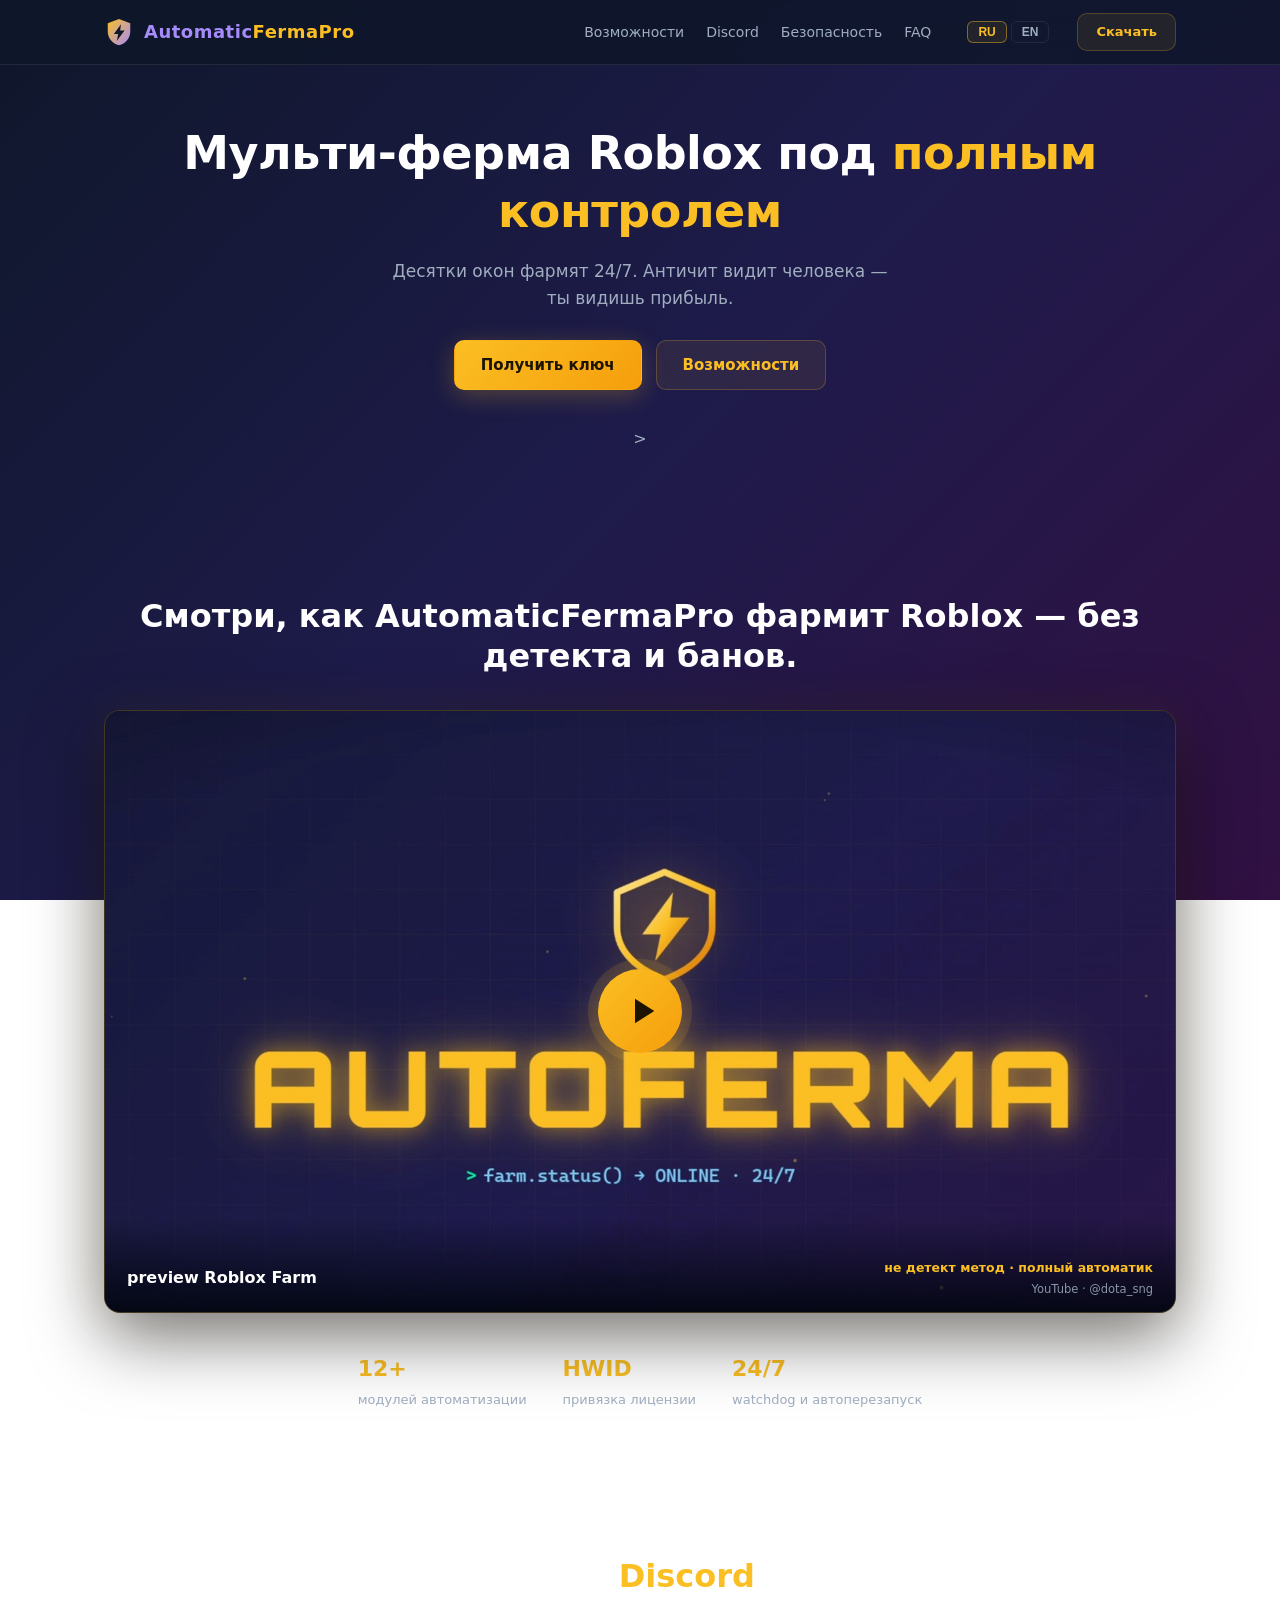
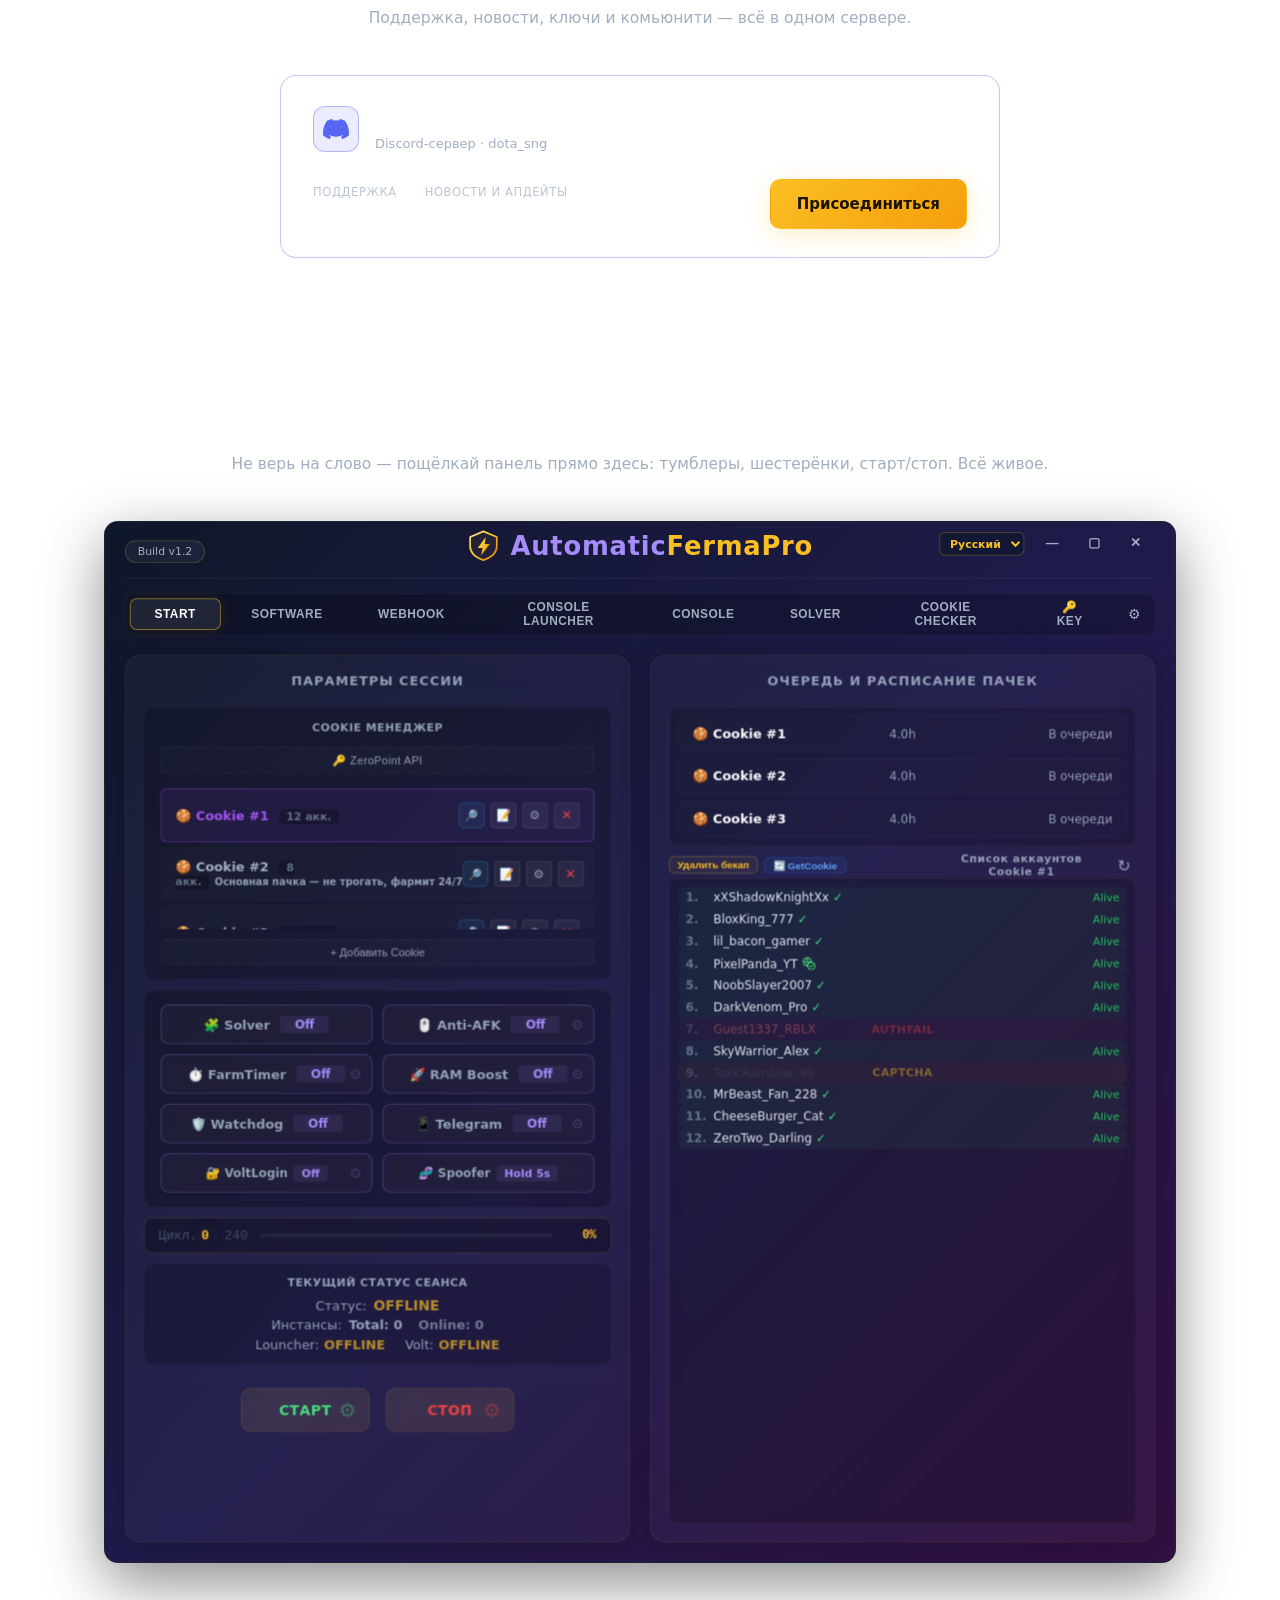
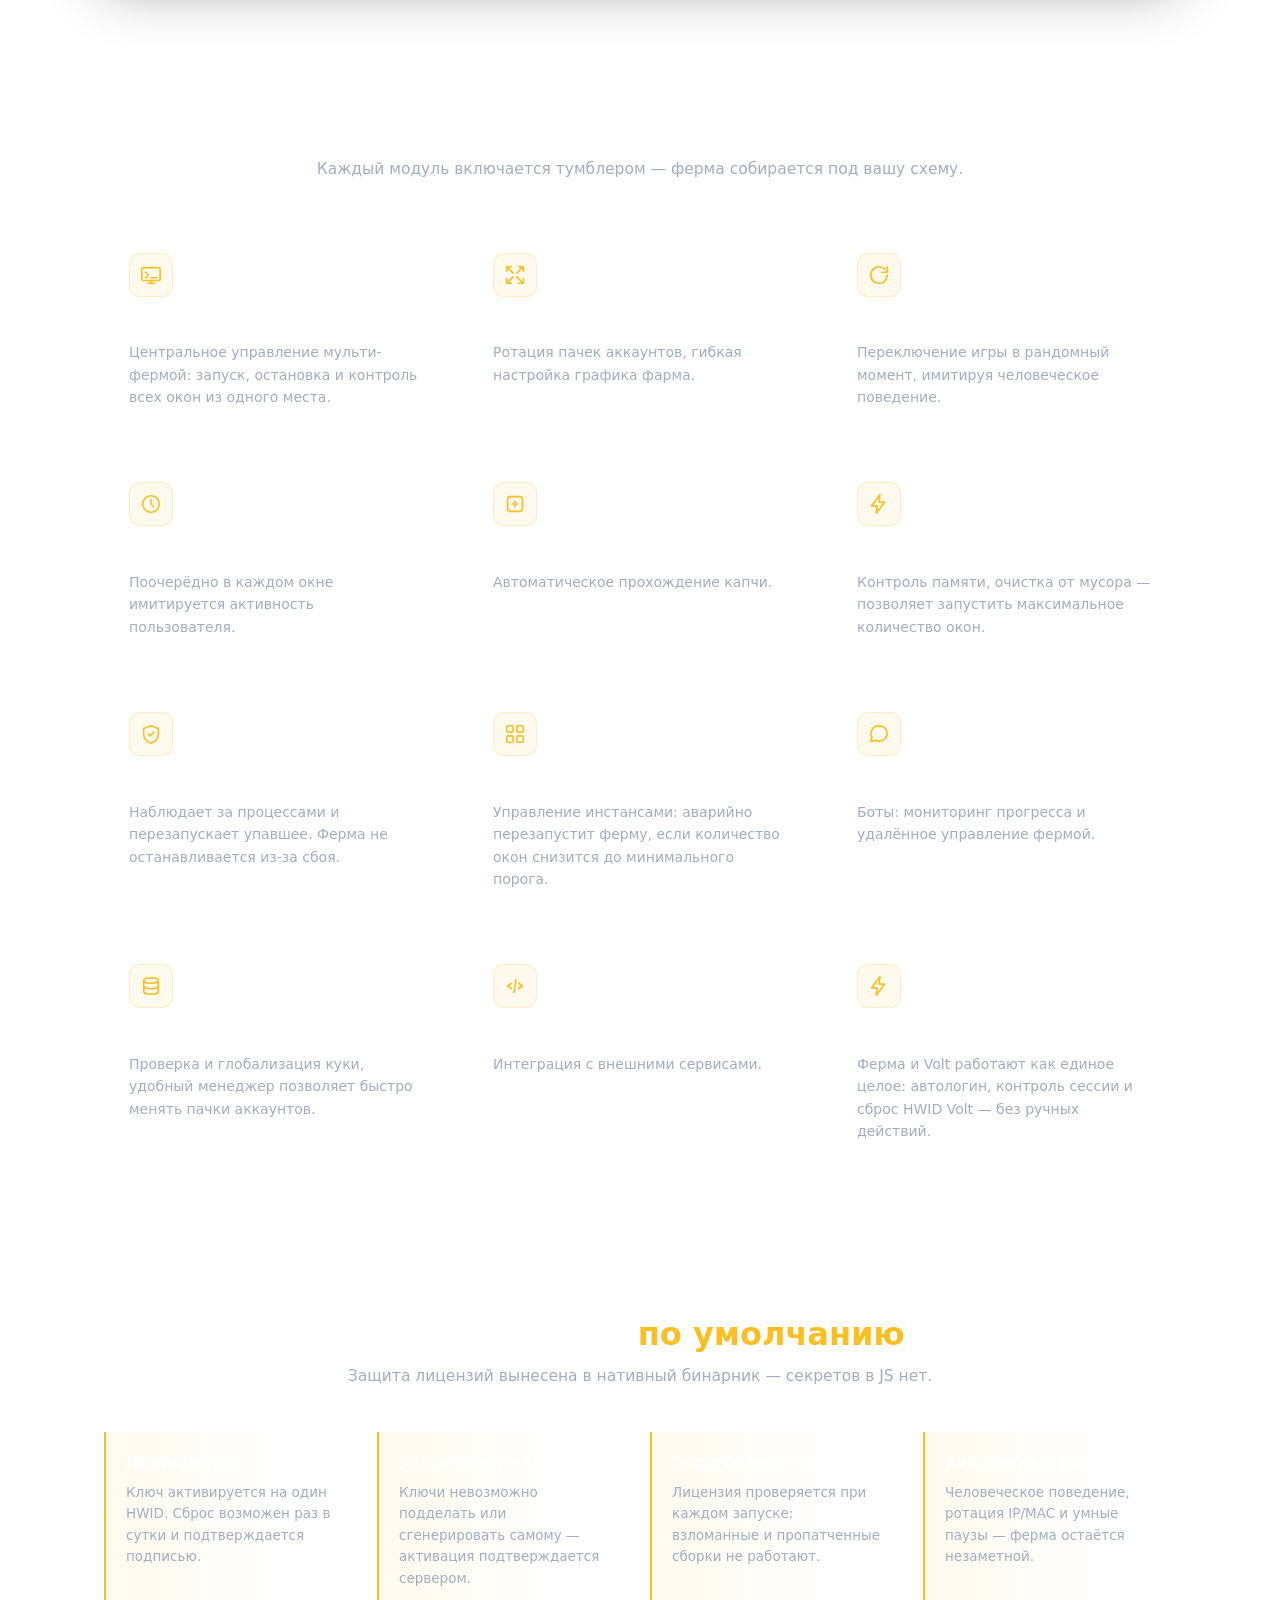
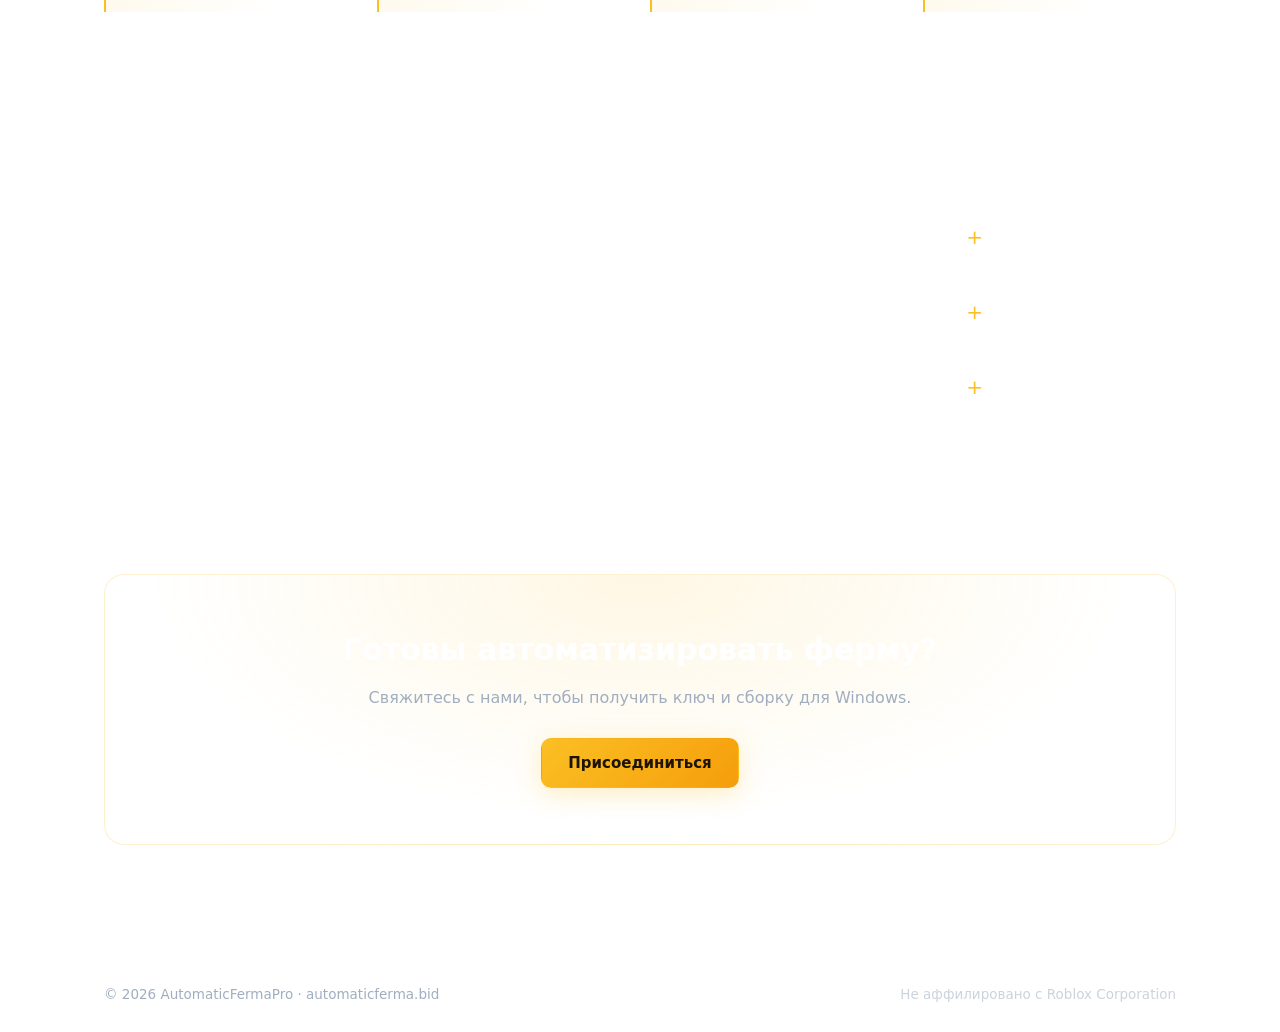
==== commit b6f29cfb: "Hero: drop badge, profit lead; video: custom neural-art poster" ====
--- a/index.html
+++ b/index.html
@@ -46,11 +46,10 @@
       <div class="container hero-inner">
         <div class="hero-text">
           <div class="hero-title-row">
-            <span class="badge" data-i18n="hero.badge">Desktop-приложение для Windows · Build v1.2</span>
             <h1 data-i18n-html="hero.title">Мульти-ферма Roblox под <span class="amber">полным контролем</span></h1>
           </div>
           <p class="lead" data-i18n="hero.lead">
-            Десятки окон фармят 24/7. Античит видит человека — ты видишь Robux.
+            Десятки окон фармят 24/7. Античит видит человека — ты видишь прибыль.
           </p>
           <div class="hero-actions">
             <a class="btn btn-amber" href="#download" data-i18n="hero.cta1">Получить ключ</a>
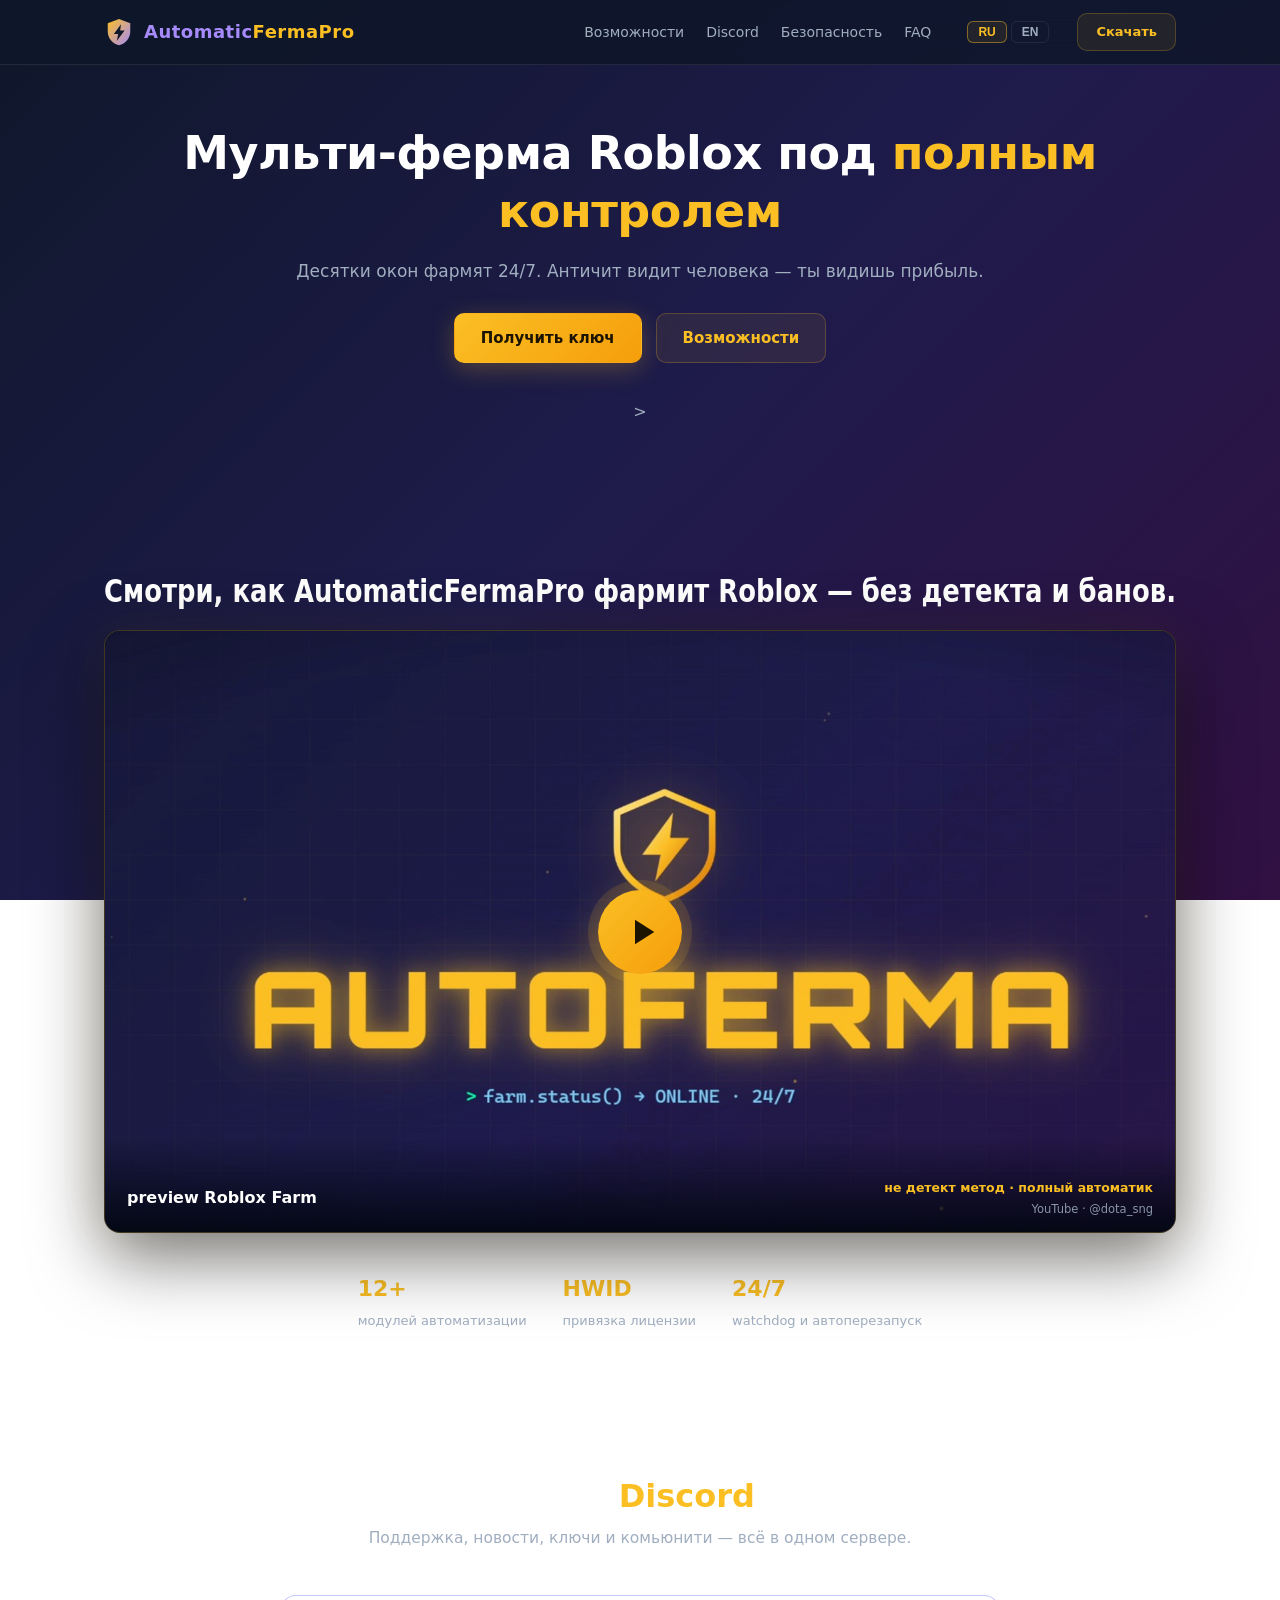
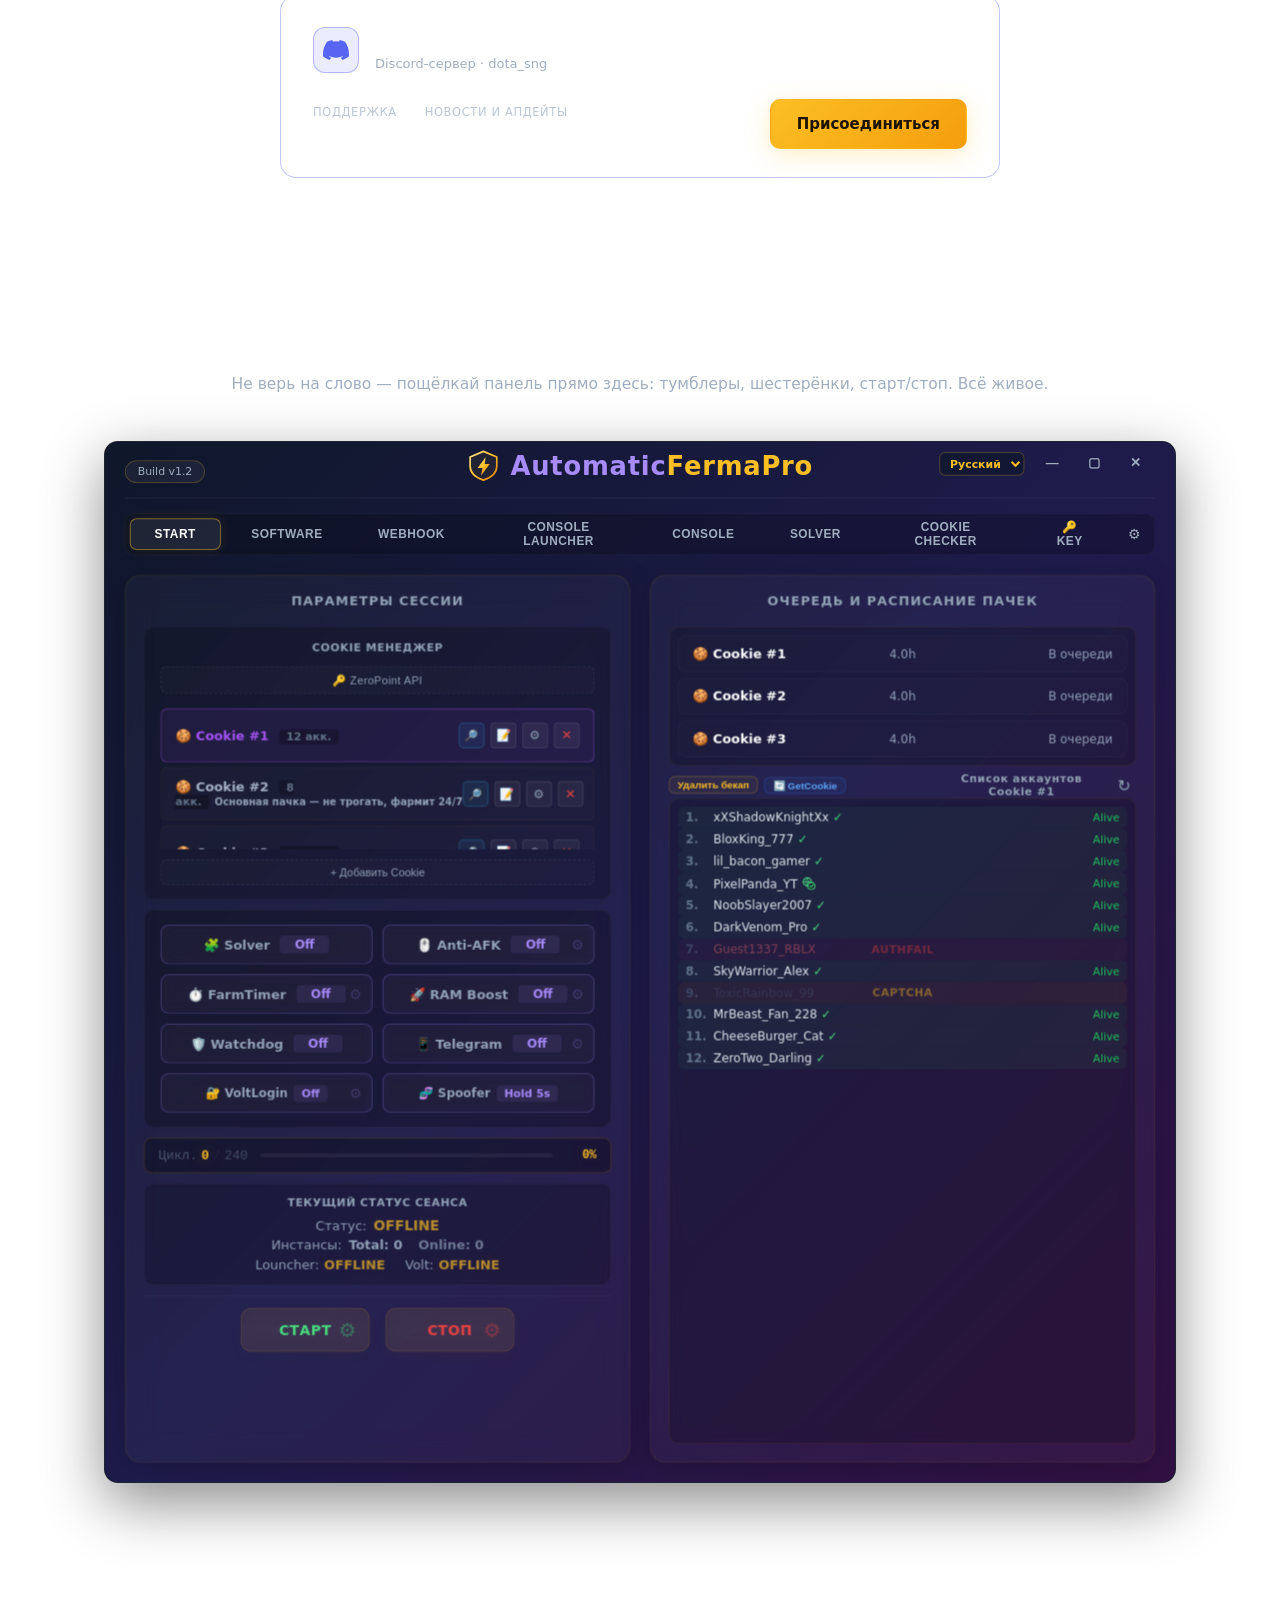
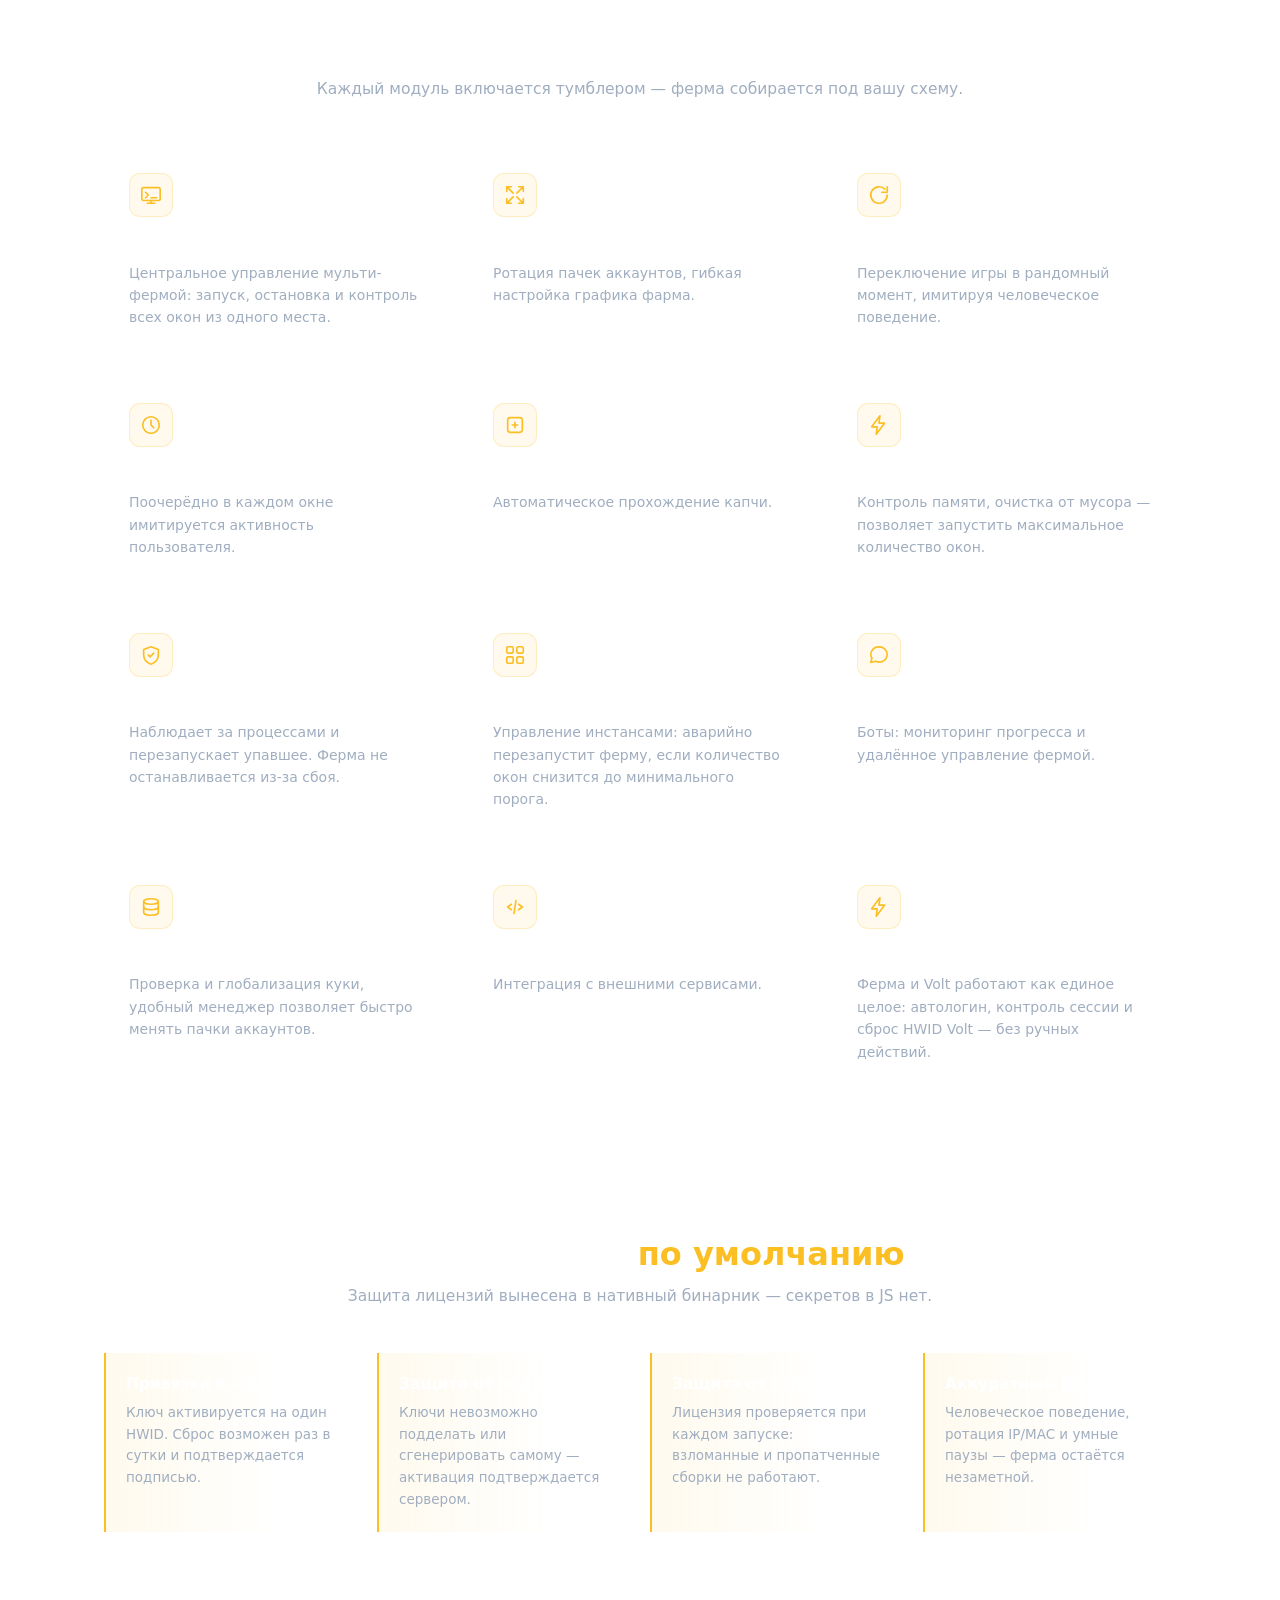
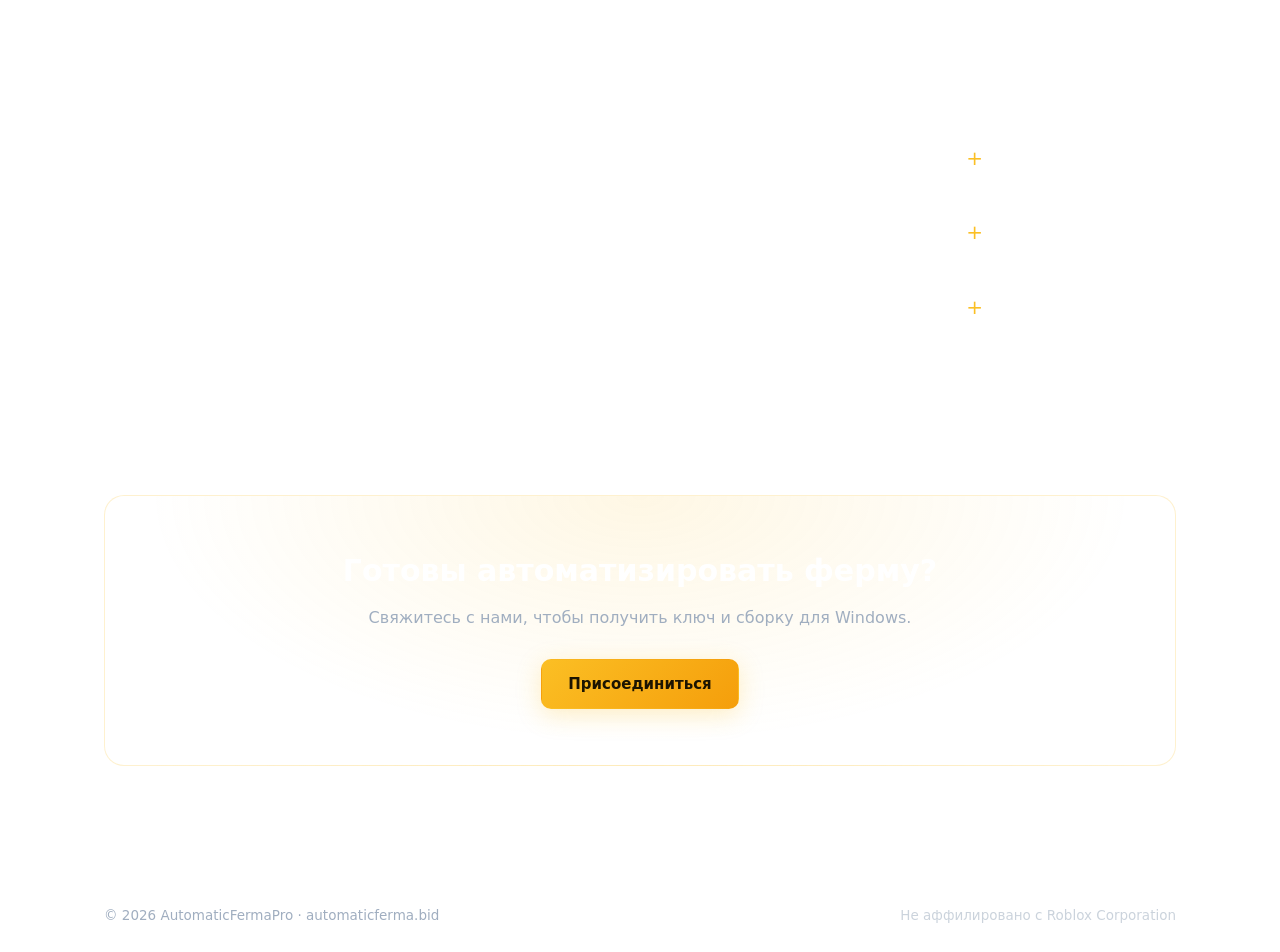
==== commit 295fe8f3: "Video title stretched to video width (SVG), hero lead single line" ====
--- a/index.html
+++ b/index.html
@@ -63,8 +63,10 @@
     <!-- ============ VIDEO ============ -->
     <section class="section" id="video">
       <div class="container">
-        <h2 class="section-title" data-i18n="video.title">Смотри, как AutomaticFermaPro фармит Roblox — без детекта и банов.</h2>
-
+        <div class="video-wrap">
+          <svg class="video-title-svg" viewBox="0 0 1080 44" preserveAspectRatio="xMidYMid meet" role="heading" aria-level="2">
+            <text x="0" y="33" textLength="1080" lengthAdjust="spacingAndGlyphs" data-i18n="video.title">Смотри, как AutomaticFermaPro фармит Roblox — без детекта и банов.</text>
+          </svg>
         <div class="video-frame" id="video-frame" data-youtube="x-FTnFSNeW4" role="button" tabindex="0" aria-label="Смотреть видео">
           <img class="video-thumb" src="assets/video-poster.jpg" alt="preview Roblox Farm (not detect method)" loading="lazy">
           <span class="video-caption">
@@ -84,6 +86,7 @@
           <div class="stat"><b data-i18n="hero.stat2.value">HWID</b><span data-i18n="hero.stat2.label">привязка лицензии</span></div>
           <div class="stat"><b data-i18n="hero.stat3.value">24/7</b><span data-i18n="hero.stat3.label">watchdog и автоперезапуск</span></div>
         </div>
+        </div>
       </div>
     </section>
 
--- a/style.css
+++ b/style.css
@@ -231,8 +231,9 @@
 
 .lead {
   font-size: 17px;
-  max-width: 520px;
+  max-width: none;
   margin: 0 0 28px;
+  white-space: nowrap;
 }
 
 .hero-actions {
@@ -360,10 +361,31 @@
 }
 
 /* ============ VIDEO ============ */
+.video-wrap {
+  max-width: 1080px;
+  margin: 0 auto;
+}
+
+/* Заголовок-строка: растянут ровно на ширину видео (SVG textLength) */
+.video-title-svg {
+  display: block;
+  width: 100%;
+  height: auto;
+  margin-bottom: 18px;
+  overflow: visible;
+}
+
+.video-title-svg text {
+  fill: var(--text-main);
+  font-size: 32px;
+  font-weight: 700;
+  font-family: inherit;
+  letter-spacing: 0;
+}
+
 .video-frame {
   position: relative;
-  max-width: 1080px;
-  margin: 34px auto 0;
+  width: 100%;
   border-radius: 16px;
   overflow: hidden;
   border: 1px solid var(--accent-amber-border);
@@ -670,6 +692,7 @@
 @media (max-width: 900px) {
   .hero-title-row { flex-direction: column; gap: 12px; }
   .hero-title-row .badge { position: static; transform: none; }
+  .lead { white-space: normal; }
 }
 
 @media (max-width: 600px) {
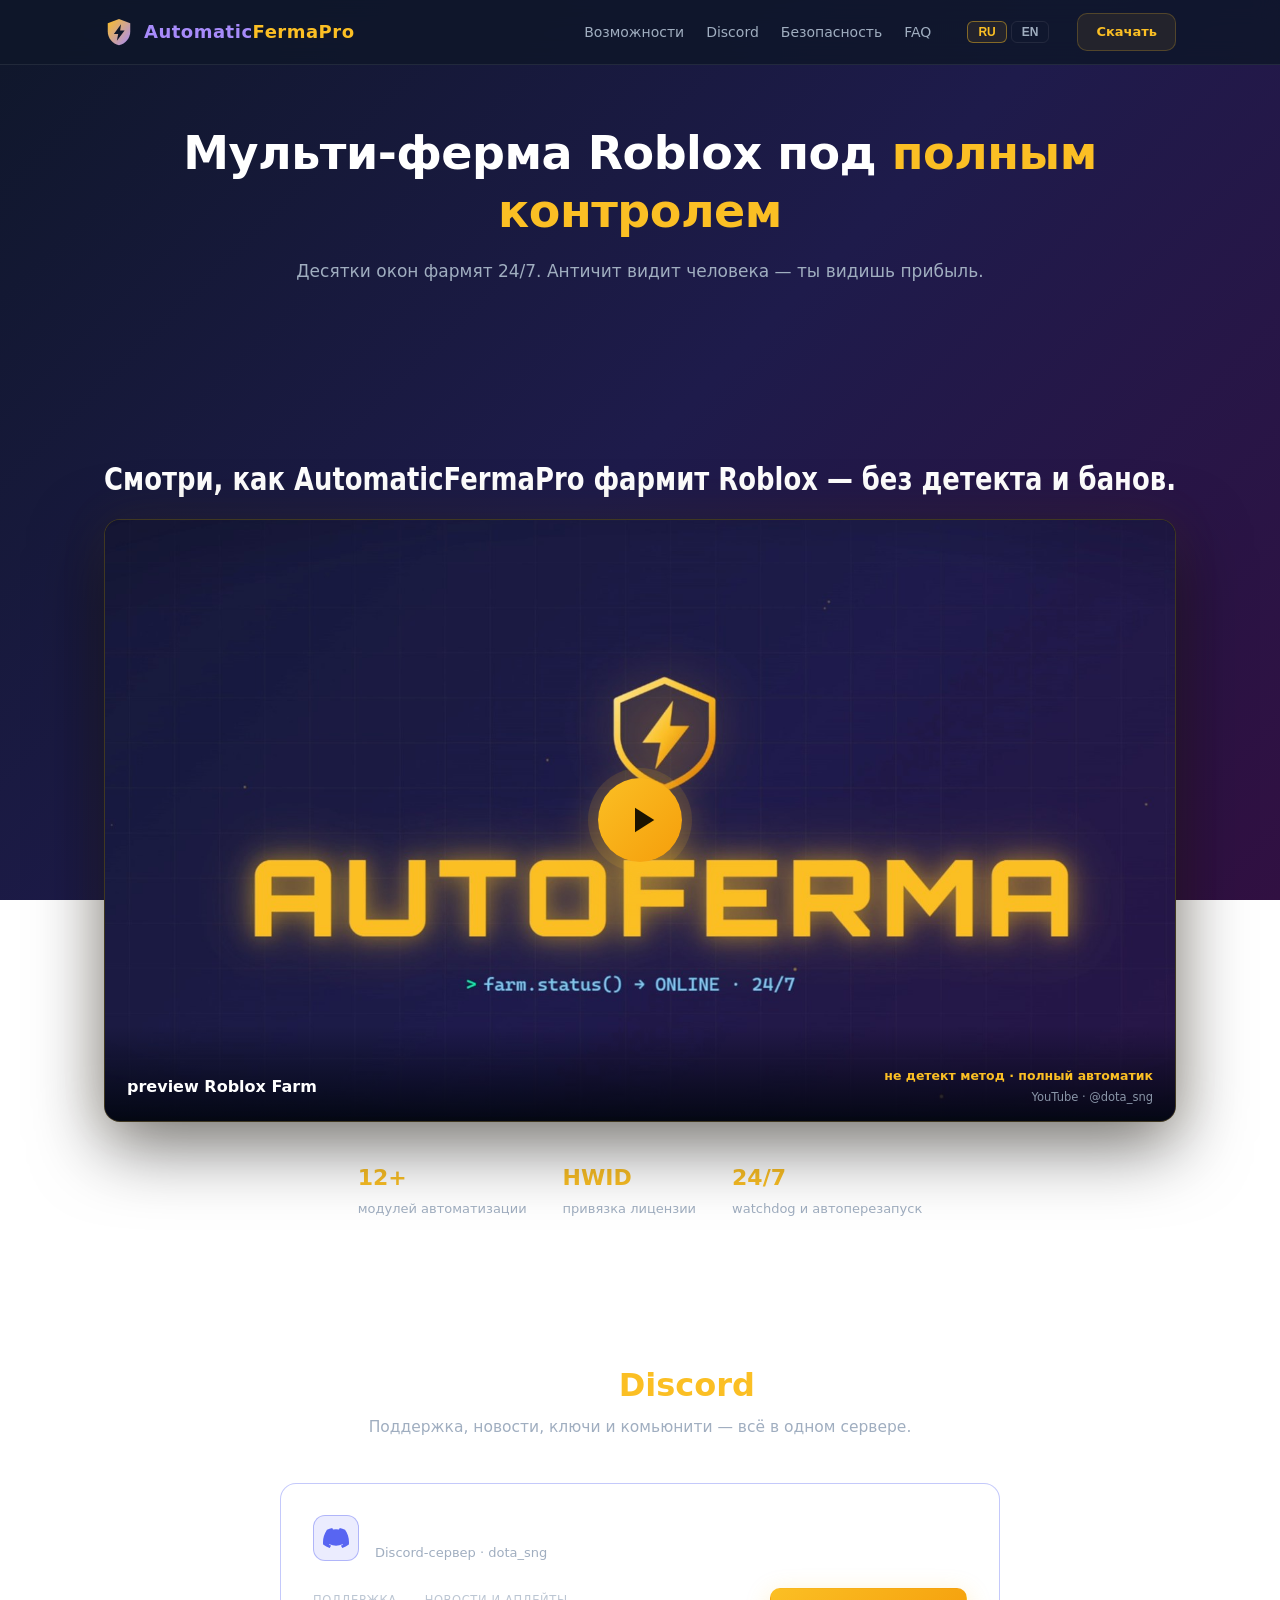
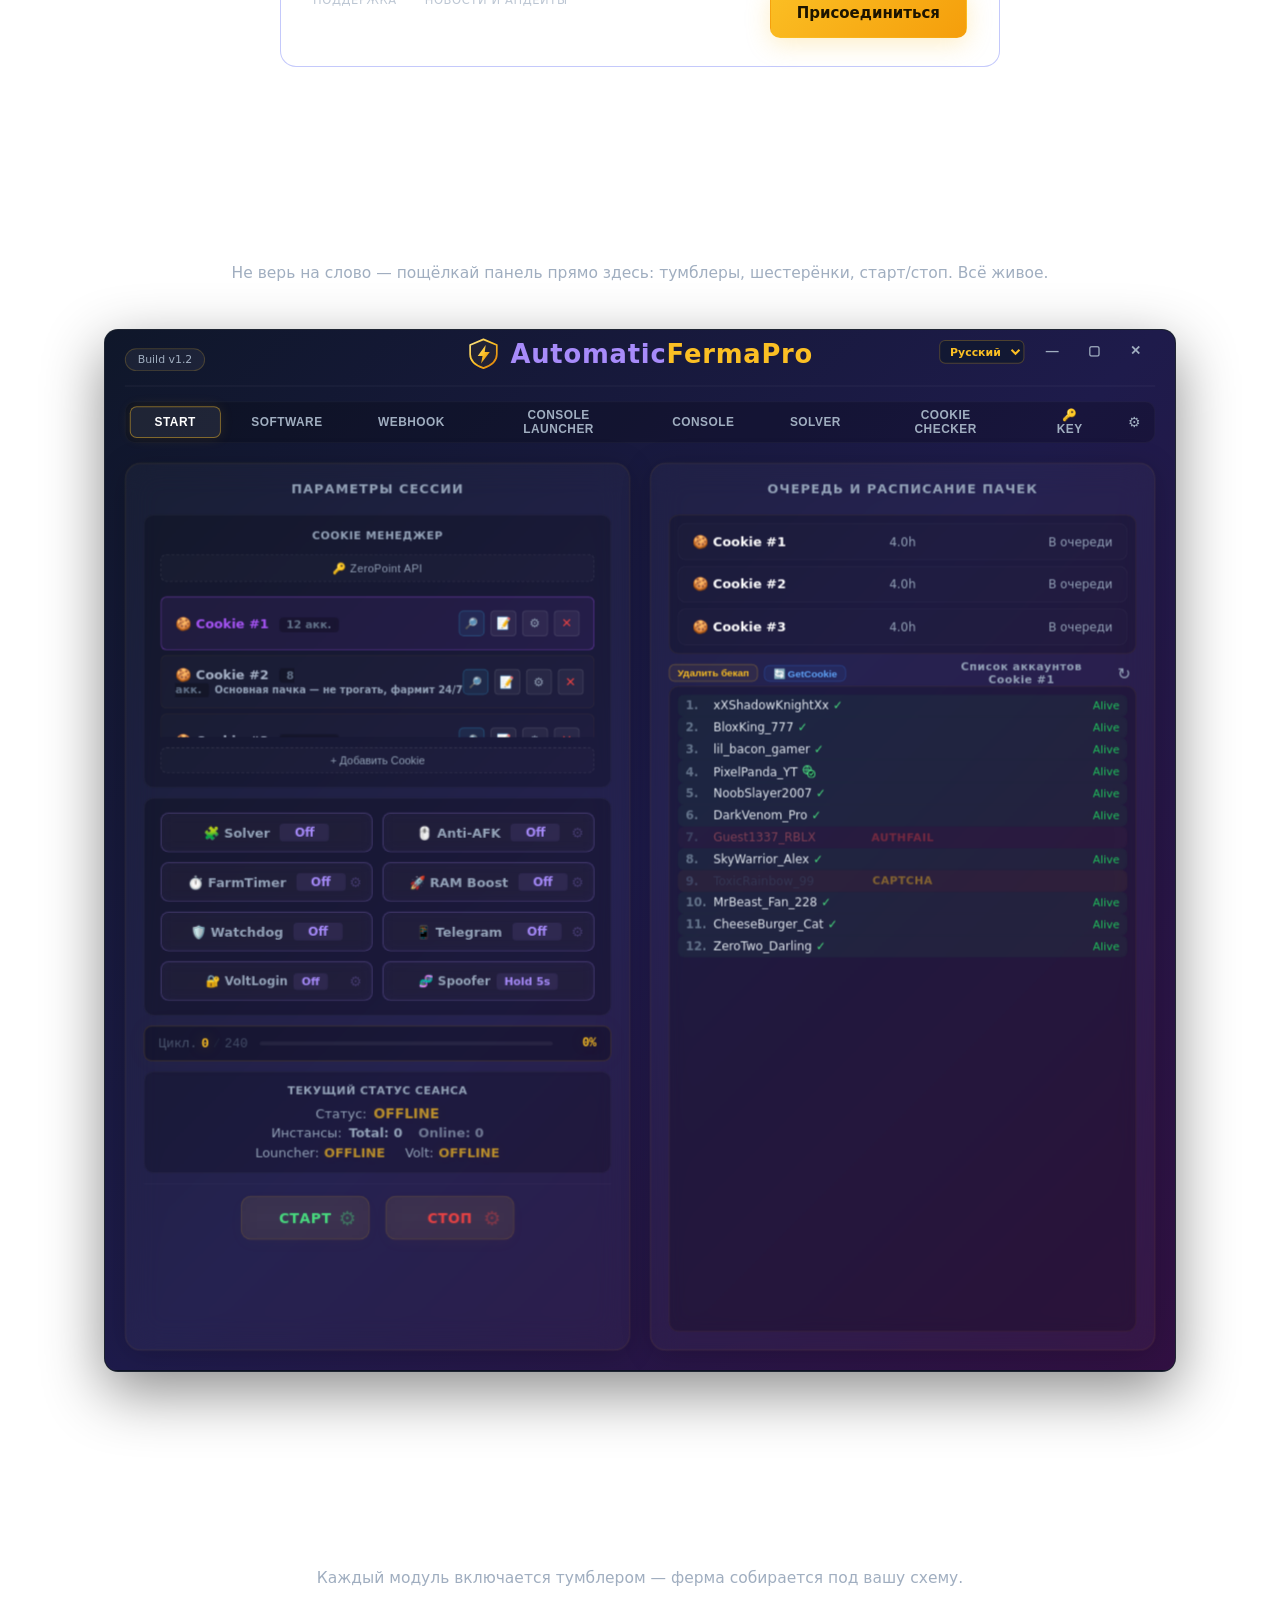
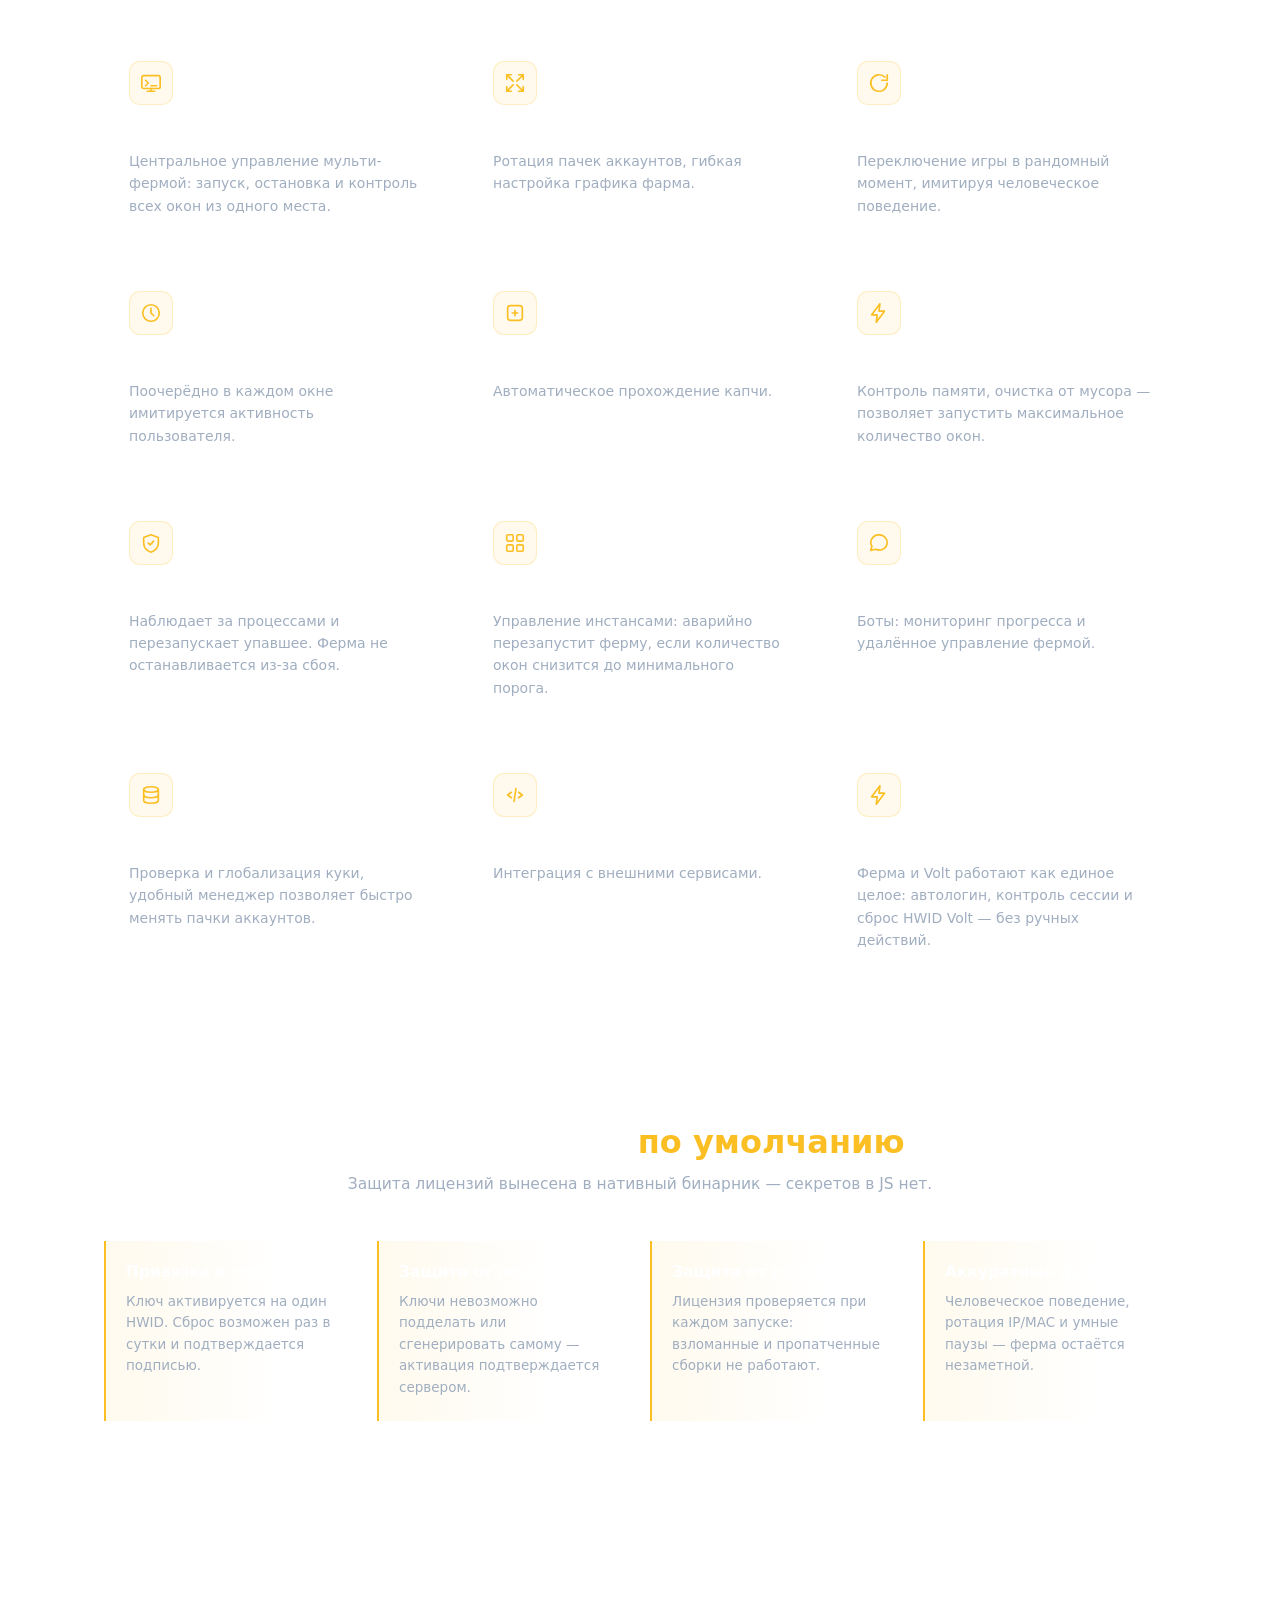
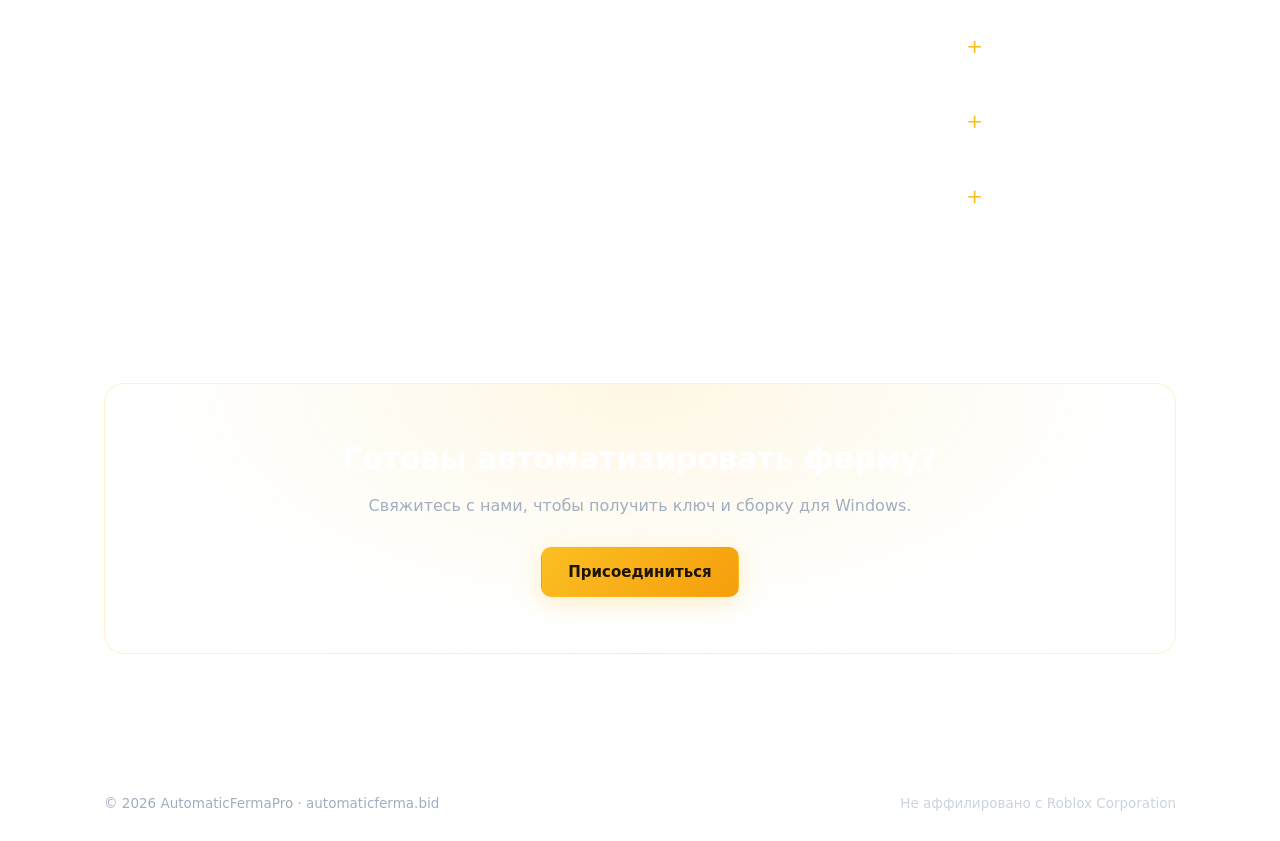
==== commit fcfb9fef: "Hero: drop actions block and stray char; fix discord invite in section" ====
--- a/index.html
+++ b/index.html
@@ -51,12 +51,7 @@
           <p class="lead" data-i18n="hero.lead">
             Десятки окон фармят 24/7. Античит видит человека — ты видишь прибыль.
           </p>
-          <div class="hero-actions">
-            <a class="btn btn-amber" href="#download" data-i18n="hero.cta1">Получить ключ</a>
-            <a class="btn btn-ghost" href="#features" data-i18n="hero.cta2">Возможности</a>
-          </div>
-        </div>
->
+        </div>
       </div>
     </section>
 
@@ -110,7 +105,7 @@
             <div class="meta-item"><span class="meta-key" data-i18n="discord.support.key">Поддержка</span><span class="meta-val">24/7</span></div>
             <div class="meta-item"><span class="meta-key" data-i18n="discord.news.key">Новости и апдейты</span><span class="meta-val" data-i18n="discord.news.val">первыми</span></div>
           </div>
-          <a class="btn btn-amber" href="https://discord.gg/NkzyXmA5A" target="_blank" rel="noopener" data-i18n="discord.join">Присоединиться</a>
+          <a class="btn btn-amber" href="https://discord.gg/HTYQ2FUk6D" target="_blank" rel="noopener" data-i18n="discord.join">Присоединиться</a>
         </div>
       </div>
     </section>
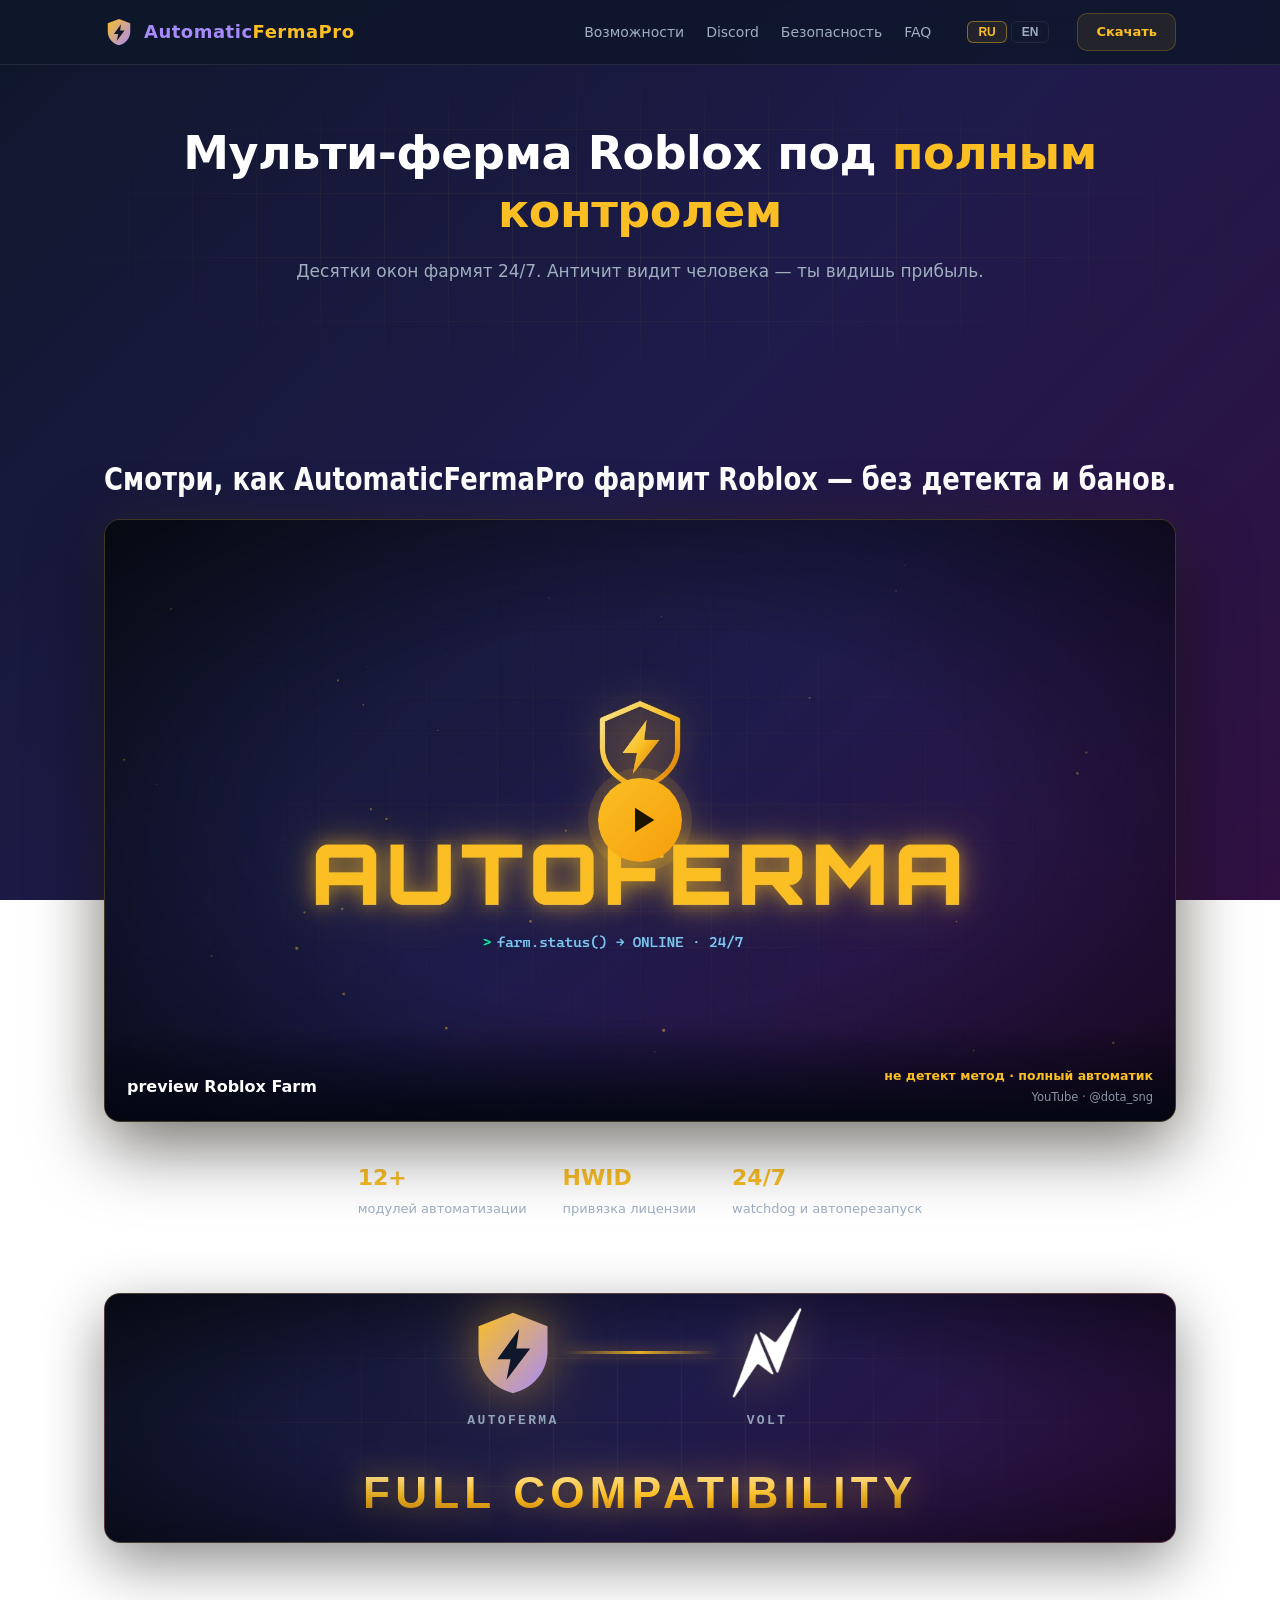
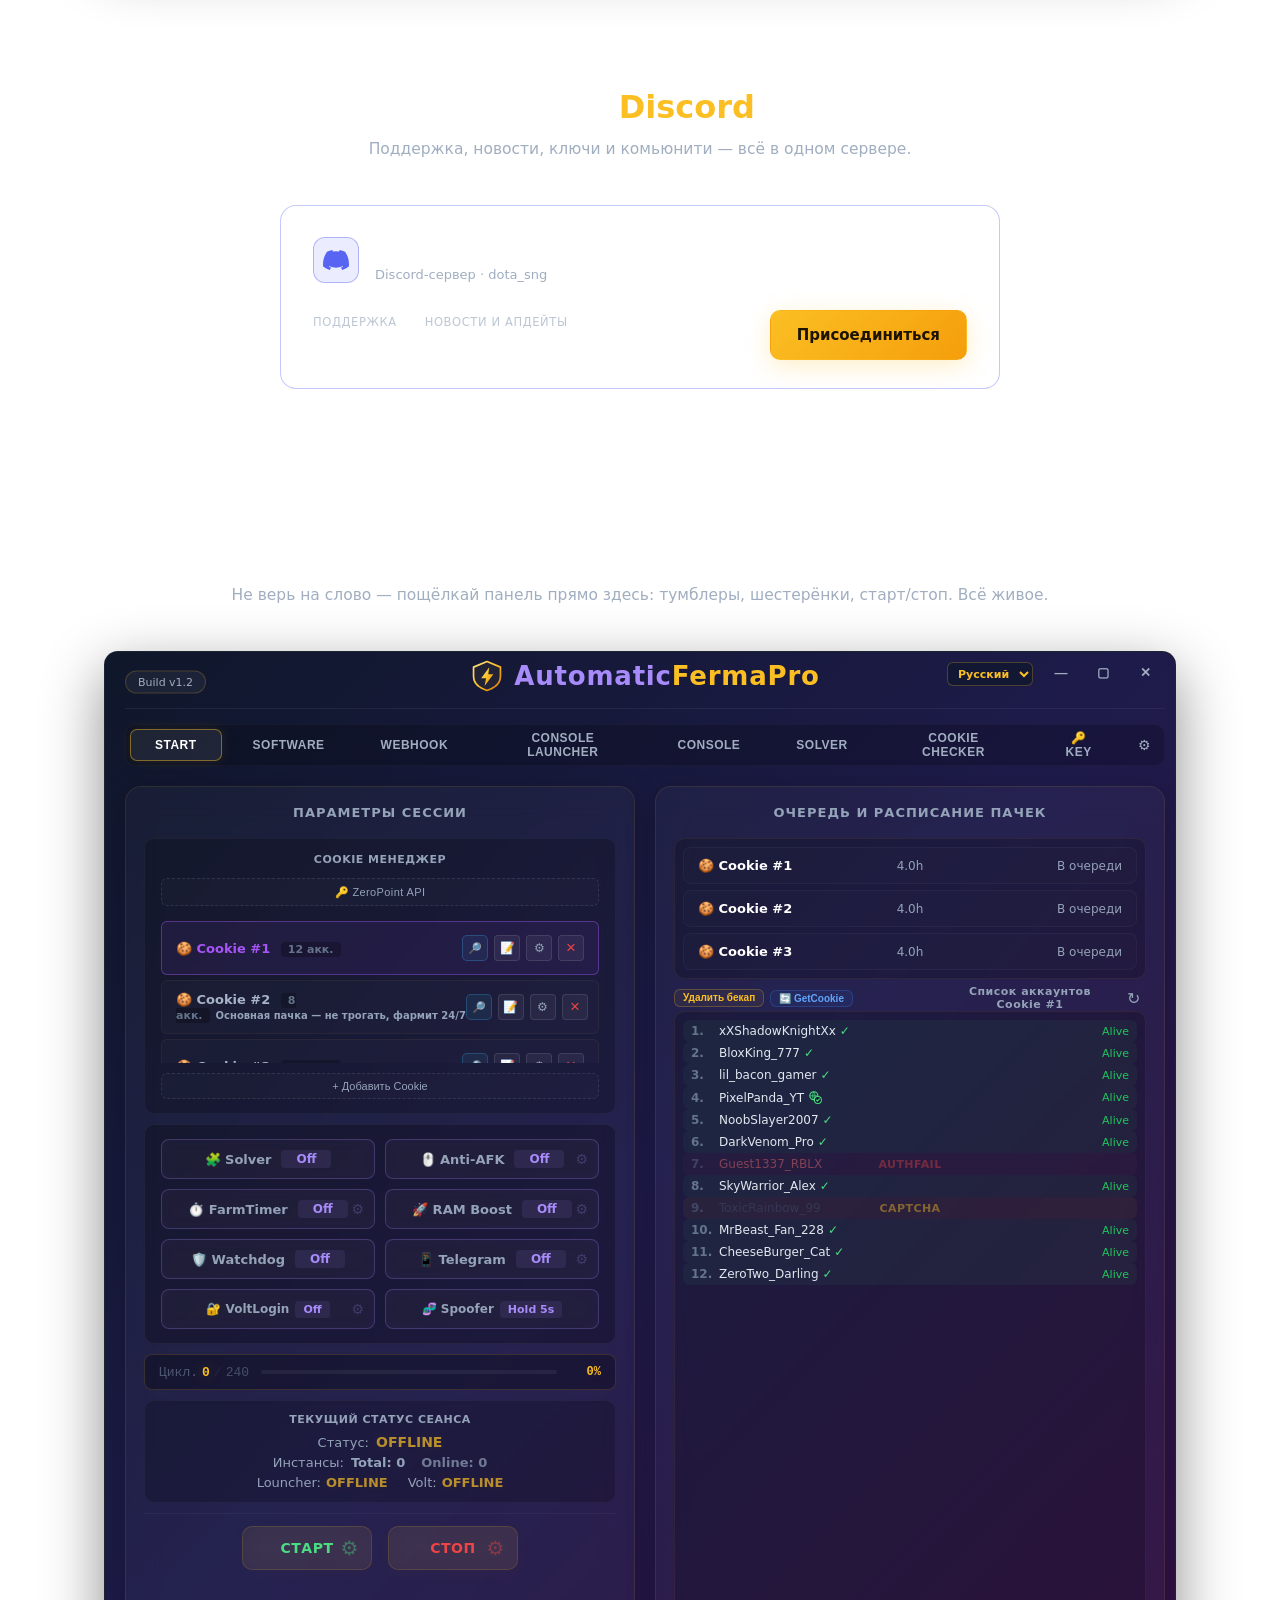
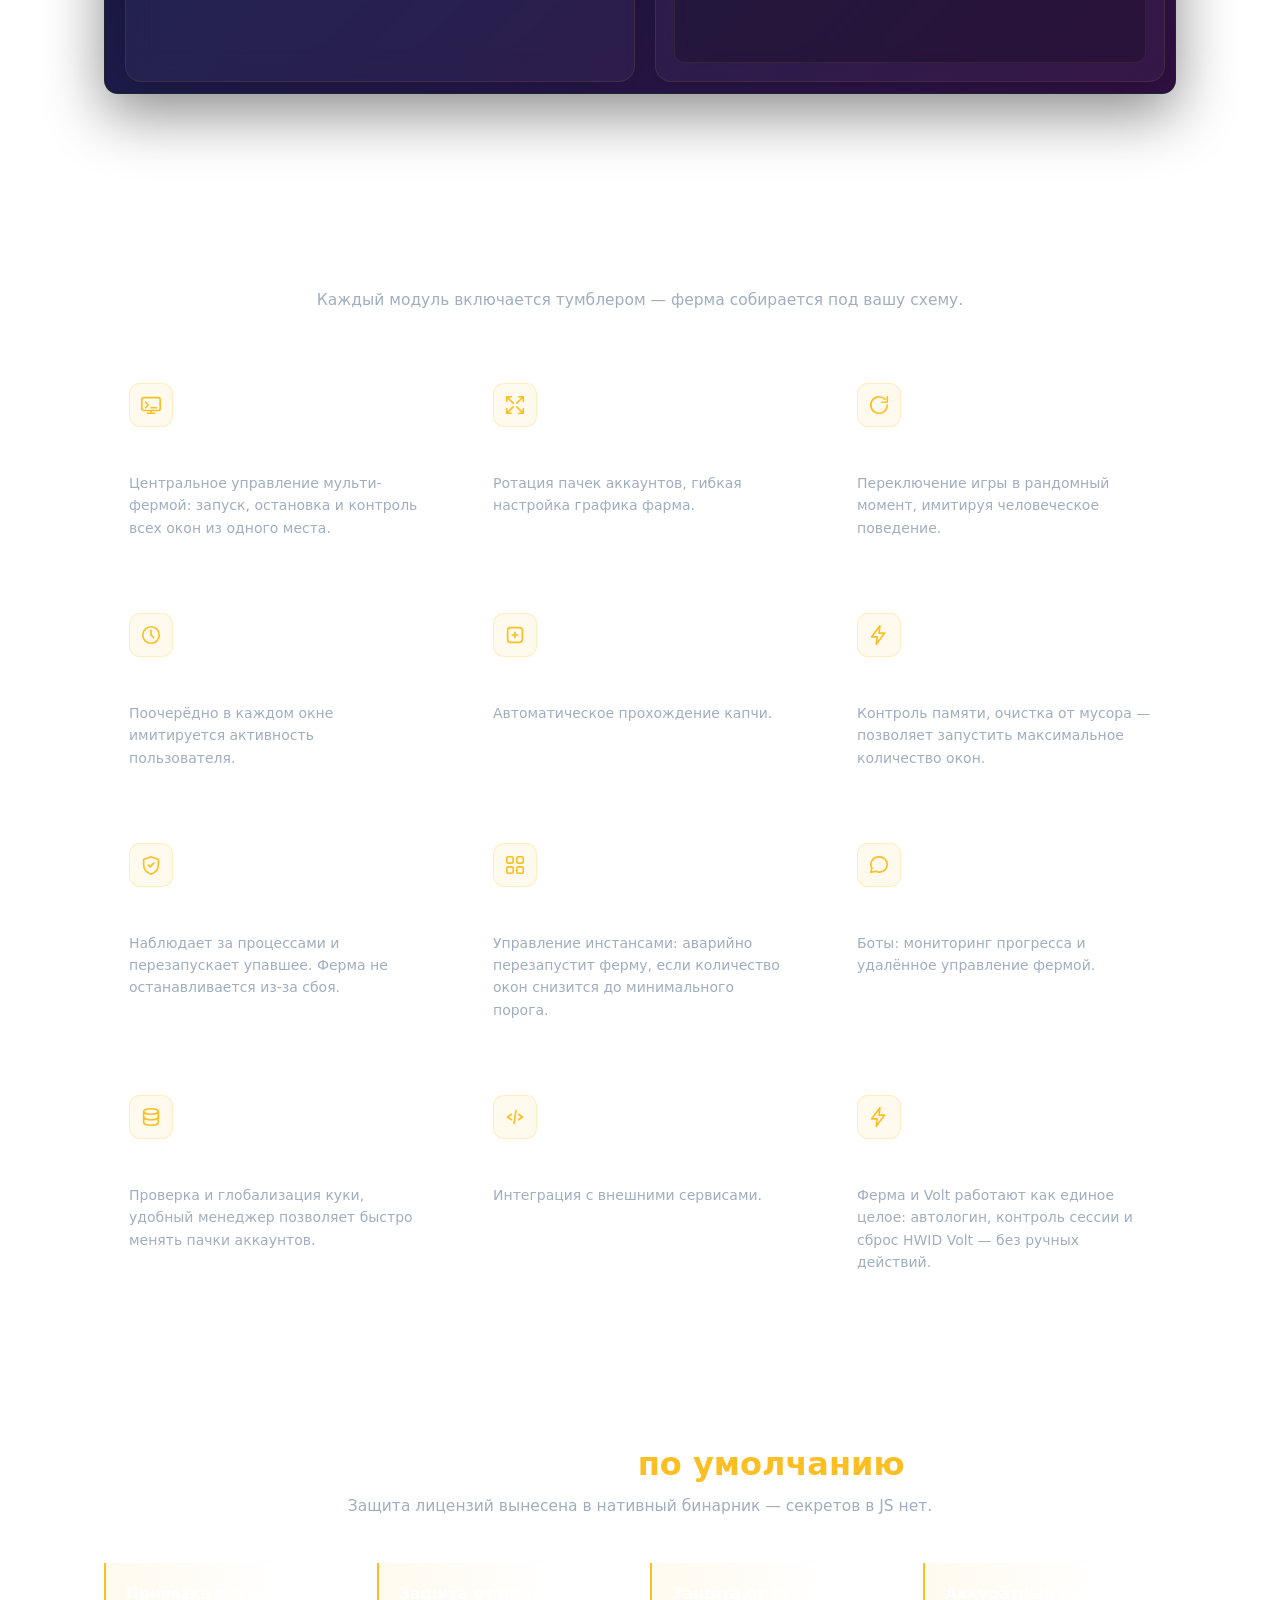
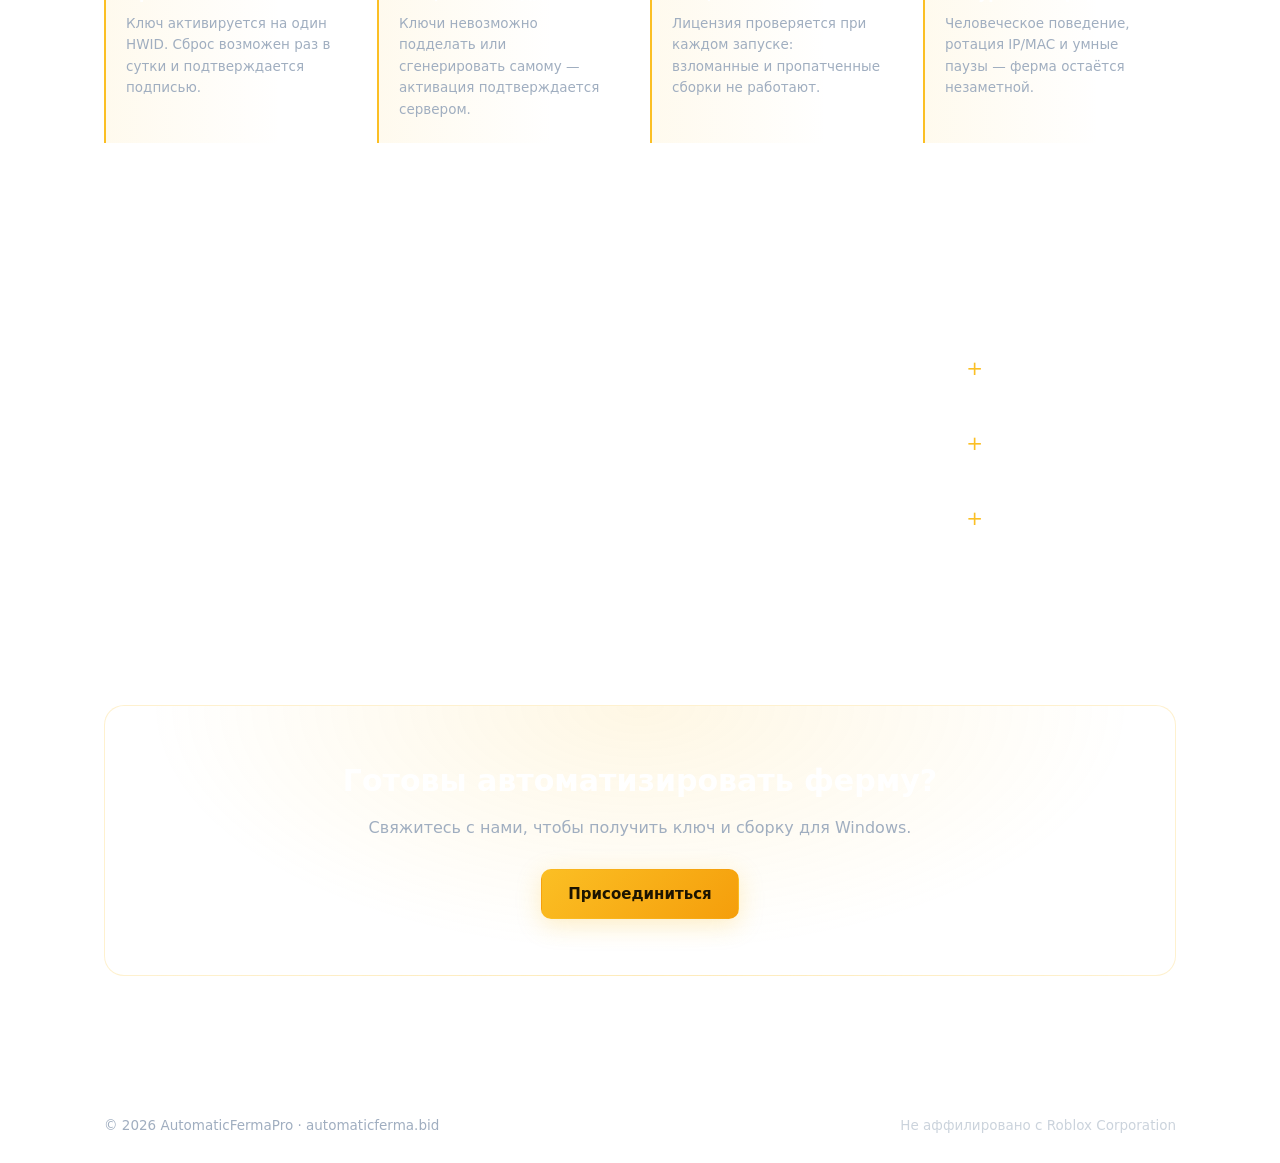
==== commit 65e95ac4: "Connect banner: Volt/ZeroPoint integration loop animation" ====
--- a/index.html
+++ b/index.html
@@ -85,6 +85,67 @@
       </div>
     </section>
 
+    <!-- ============ CONNECT: VOLT / ZEROPOINT ============ -->
+    <section class="connect-section" id="connect">
+      <div class="container">
+        <div class="connect-banner" id="connect-banner">
+          <div class="cb-grid"></div>
+
+          <div class="cb-scene cb-volt active">
+            <div class="cb-logos">
+              <div class="cb-logo cb-auto">
+                <svg class="cb-auto-icon" viewBox="0 0 48 48" aria-hidden="true">
+                  <defs>
+                    <linearGradient id="cbGrad" x1="0" y1="0" x2="1" y2="1">
+                      <stop offset="0" stop-color="#fbbf24"/>
+                      <stop offset="1" stop-color="#a78bfa"/>
+                    </linearGradient>
+                  </defs>
+                  <path d="M24 3 42 10v13c0 11-7.6 19.4-18 22C13.6 42.4 6 34 6 23V10Z" fill="url(#cbGrad)"/>
+                  <path d="M27.2 11.5 15.8 27.2h6.9L20.6 38l12.4-16.4h-7.2l1.4-10.1Z" fill="#0f172a"/>
+                </svg>
+                <span class="cb-name">AUTOFERMA</span>
+              </div>
+              <div class="cb-line"><span class="cb-pulse"></span></div>
+              <div class="cb-logo cb-partner cb-partner-square">
+                <img src="assets/volt.png" alt="Volt">
+                <span class="cb-name">VOLT</span>
+              </div>
+            </div>
+            <div class="cb-caption">FULL COMPATIBILITY</div>
+            <div class="cb-flash"></div>
+          </div>
+
+          <div class="cb-scene cb-zp">
+            <div class="cb-logos">
+              <div class="cb-logo cb-auto">
+                <svg class="cb-auto-icon" viewBox="0 0 48 48" aria-hidden="true">
+                  <defs>
+                    <linearGradient id="cbGrad2" x1="0" y1="0" x2="1" y2="1">
+                      <stop offset="0" stop-color="#fbbf24"/>
+                      <stop offset="1" stop-color="#a78bfa"/>
+                    </linearGradient>
+                  </defs>
+                  <path d="M24 3 42 10v13c0 11-7.6 19.4-18 22C13.6 42.4 6 34 6 23V10Z" fill="url(#cbGrad2)"/>
+                  <path d="M27.2 11.5 15.8 27.2h6.9L20.6 38l12.4-16.4h-7.2l1.4-10.1Z" fill="#0f172a"/>
+                </svg>
+                <span class="cb-name">AUTOFERMA</span>
+              </div>
+              <div class="cb-line"><span class="cb-pulse"></span></div>
+              <div class="cb-logo cb-partner cb-partner-wide">
+                <img src="assets/zeropoint-logo.png" alt="ZeroPoint">
+                <span class="cb-name">ZEROPOINT</span>
+              </div>
+            </div>
+            <div class="cb-caption">FULL INTEGRATION</div>
+            <div class="cb-flash"></div>
+          </div>
+
+          <div class="cb-vignette"></div>
+        </div>
+      </div>
+    </section>
+
     <!-- ============ DISCORD ============ -->
     <section class="section" id="discord">
       <div class="container">
--- a/style.css
+++ b/style.css
@@ -176,7 +176,26 @@
 .btn-sm { padding: 8px 18px; font-size: 13px; }
 
 /* ============ HERO ============ */
-.hero { padding: 60px 0 72px; }
+.hero {
+  padding: 60px 0 72px;
+  position: relative;
+}
+
+/* Сетка из квадратиков (как в интро-лого) */
+.hero::before {
+  content: '';
+  position: absolute;
+  inset: 0;
+  background-image:
+    linear-gradient(rgba(251, 191, 36, 0.06) 1px, transparent 1px),
+    linear-gradient(90deg, rgba(251, 191, 36, 0.06) 1px, transparent 1px);
+  background-size: 64px 64px;
+  -webkit-mask-image: radial-gradient(ellipse at center, #000 20%, transparent 75%);
+  mask-image: radial-gradient(ellipse at center, #000 20%, transparent 75%);
+  pointer-events: none;
+}
+
+.hero .container { position: relative; z-index: 1; }
 
 .hero-inner {
   display: grid;
@@ -493,6 +512,214 @@
   .video-play svg { width: 30px; height: 30px; }
 }
 
+/* ============ CONNECT BANNER (Volt / ZeroPoint) ============ */
+.connect-section { padding: 0 0 72px; }
+
+.connect-banner {
+  position: relative;
+  max-width: 1080px;
+  margin: 0 auto;
+  height: 250px;
+  border-radius: 16px;
+  overflow: hidden;
+  background: linear-gradient(135deg, #0f172a 0%, #1e1b4b 50%, #311042 100%);
+  border: 1px solid var(--accent-amber-border);
+  box-shadow: 0 20px 60px rgba(0, 0, 0, 0.45);
+}
+
+.cb-grid {
+  position: absolute;
+  inset: 0;
+  background-image:
+    linear-gradient(rgba(251, 191, 36, 0.06) 1px, transparent 1px),
+    linear-gradient(90deg, rgba(251, 191, 36, 0.06) 1px, transparent 1px);
+  background-size: 64px 64px;
+  -webkit-mask-image: radial-gradient(ellipse at center, #000 20%, transparent 75%);
+  mask-image: radial-gradient(ellipse at center, #000 20%, transparent 75%);
+}
+
+.cb-vignette {
+  position: absolute;
+  inset: 0;
+  pointer-events: none;
+  background: radial-gradient(ellipse at center, transparent 45%, rgba(0, 0, 0, 0.55) 100%);
+}
+
+.cb-scene {
+  position: absolute;
+  inset: 0;
+  display: flex;
+  flex-direction: column;
+  align-items: center;
+  justify-content: center;
+  gap: 26px;
+  opacity: 0;
+  pointer-events: none;
+  transition: opacity 0.45s ease;
+}
+
+.cb-scene.active { opacity: 1; }
+
+.cb-logos {
+  display: flex;
+  align-items: center;
+  gap: 0;
+}
+
+.cb-logo {
+  display: flex;
+  flex-direction: column;
+  align-items: center;
+  gap: 12px;
+  z-index: 2;
+}
+
+.cb-auto-icon {
+  width: 92px;
+  height: 92px;
+  filter: drop-shadow(0 0 26px rgba(251, 191, 36, 0.45)) drop-shadow(0 0 70px rgba(251, 191, 36, 0.18));
+}
+
+.cb-partner img {
+  filter: drop-shadow(0 0 22px rgba(251, 191, 36, 0.35));
+}
+
+.cb-partner-square img { width: 92px; height: 92px; object-fit: contain; }
+.cb-partner-wide img { width: 200px; height: 60px; object-fit: contain; }
+
+.cb-name {
+  font-family: 'Cascadia Mono', 'Consolas', monospace;
+  font-size: 13px;
+  font-weight: 600;
+  letter-spacing: 0.18em;
+  color: #94a3b8;
+}
+
+/* Линия между лого + бегущий импульс */
+.cb-line {
+  position: relative;
+  width: 150px;
+  height: 3px;
+  margin: 0 6px;
+  align-self: flex-start;
+  margin-top: 44px;
+  border-radius: 2px;
+  background: linear-gradient(90deg, rgba(251, 191, 36, 0.05), rgba(251, 191, 36, 0.9), rgba(251, 191, 36, 0.05));
+  box-shadow: 0 0 14px rgba(251, 191, 36, 0.55);
+  transform: scaleX(0);
+  z-index: 1;
+}
+
+.cb-pulse {
+  position: absolute;
+  top: 50%;
+  left: 0;
+  width: 9px;
+  height: 9px;
+  margin: -4.5px 0 0 -4.5px;
+  border-radius: 50%;
+  background: #fff7e0;
+  box-shadow: 0 0 12px rgba(255, 247, 224, 0.9);
+  opacity: 0;
+}
+
+/* Вспышка соединения */
+.cb-flash {
+  position: absolute;
+  top: 50%;
+  left: 50%;
+  width: 30px;
+  height: 30px;
+  margin: -15px 0 0 -15px;
+  border-radius: 50%;
+  border: 4px solid #fbbf24;
+  box-shadow: 0 0 30px #fbbf24;
+  opacity: 0;
+  pointer-events: none;
+}
+
+/* Глитч-заголовок */
+.cb-caption {
+  font-family: 'Orbitron', 'Segoe UI Black', 'Arial Black', sans-serif;
+  font-weight: 900;
+  font-size: 44px;
+  letter-spacing: 0.12em;
+  background: linear-gradient(180deg, #fff7e0 0%, #fbbf24 55%, #d97706 100%);
+  -webkit-background-clip: text;
+  background-clip: text;
+  color: transparent;
+  filter: drop-shadow(0 0 22px rgba(251, 191, 36, 0.35));
+  opacity: 0;
+}
+
+/* Анимации сцены — играют при .active */
+.cb-scene.active .cb-logo.cb-auto { animation: cbSlideL 0.85s cubic-bezier(0.2, 1.25, 0.4, 1) 0.15s both; }
+.cb-scene.active .cb-logo.cb-partner { animation: cbSlideR 0.85s cubic-bezier(0.2, 1.25, 0.4, 1) 0.15s both; }
+.cb-scene.active .cb-logo.cb-auto svg,
+.cb-scene.active .cb-logo.cb-auto img,
+.cb-scene.active .cb-logo.cb-partner img { animation: cbFloat 3.2s ease-in-out 1.3s infinite alternate; }
+.cb-scene.active .cb-name { animation: cbFade 0.5s ease 0.55s both; }
+.cb-scene.active .cb-line { animation: cbLine 0.7s cubic-bezier(0.2, 0.8, 0.3, 1) 0.6s both; }
+.cb-scene.active .cb-pulse { animation: cbPulse 1.1s linear 1.3s infinite; }
+.cb-scene.active .cb-flash { animation: cbFlash 0.65s ease-out 1.3s both; }
+.cb-scene.active .cb-caption { animation: cbCaption 0.7s cubic-bezier(0.2, 1, 0.3, 1) 1.55s both; }
+
+@keyframes cbSlideL {
+  0% { transform: translateX(-420px); opacity: 0; }
+  60% { opacity: 1; }
+  78% { transform: translateX(14px); }
+  100% { transform: translateX(0); opacity: 1; }
+}
+
+@keyframes cbSlideR {
+  0% { transform: translateX(420px); opacity: 0; }
+  60% { opacity: 1; }
+  78% { transform: translateX(-14px); }
+  100% { transform: translateX(0); opacity: 1; }
+}
+
+@keyframes cbFloat {
+  0% { transform: translateY(0); }
+  100% { transform: translateY(-9px); }
+}
+
+@keyframes cbFade {
+  0% { opacity: 0; transform: translateY(8px); }
+  100% { opacity: 1; transform: translateY(0); }
+}
+
+@keyframes cbLine {
+  0% { transform: scaleX(0); }
+  100% { transform: scaleX(1); }
+}
+
+@keyframes cbPulse {
+  0% { left: 0; opacity: 0; }
+  12% { opacity: 1; }
+  88% { opacity: 1; }
+  100% { left: 100%; opacity: 0; }
+}
+
+@keyframes cbFlash {
+  0% { transform: scale(0.4); opacity: 0.95; }
+  100% { transform: scale(4.2); opacity: 0; }
+}
+
+@keyframes cbCaption {
+  0% { opacity: 0; transform: translateY(18px) scale(0.92); text-shadow: 5px 0 rgba(255, 51, 102, 0.75), -5px 0 rgba(56, 189, 248, 0.75); }
+  35% { text-shadow: -4px 0 rgba(255, 51, 102, 0.6), 4px 0 rgba(56, 189, 248, 0.6); }
+  60% { text-shadow: 2px 0 rgba(255, 51, 102, 0.4), -2px 0 rgba(56, 189, 248, 0.4); }
+  100% { opacity: 1; transform: translateY(0) scale(1); text-shadow: 0 0 30px rgba(251, 191, 36, 0.3); }
+}
+
+@media (max-width: 700px) {
+  .connect-banner { height: 200px; }
+  .cb-auto-icon, .cb-partner-square img { width: 64px; height: 64px; }
+  .cb-partner-wide img { width: 140px; height: 42px; }
+  .cb-line { width: 80px; margin-top: 30px; }
+  .cb-caption { font-size: 24px; }
+}
+
 /* ============ DISCORD CARD ============ */
 .discord-card {
   max-width: 720px;
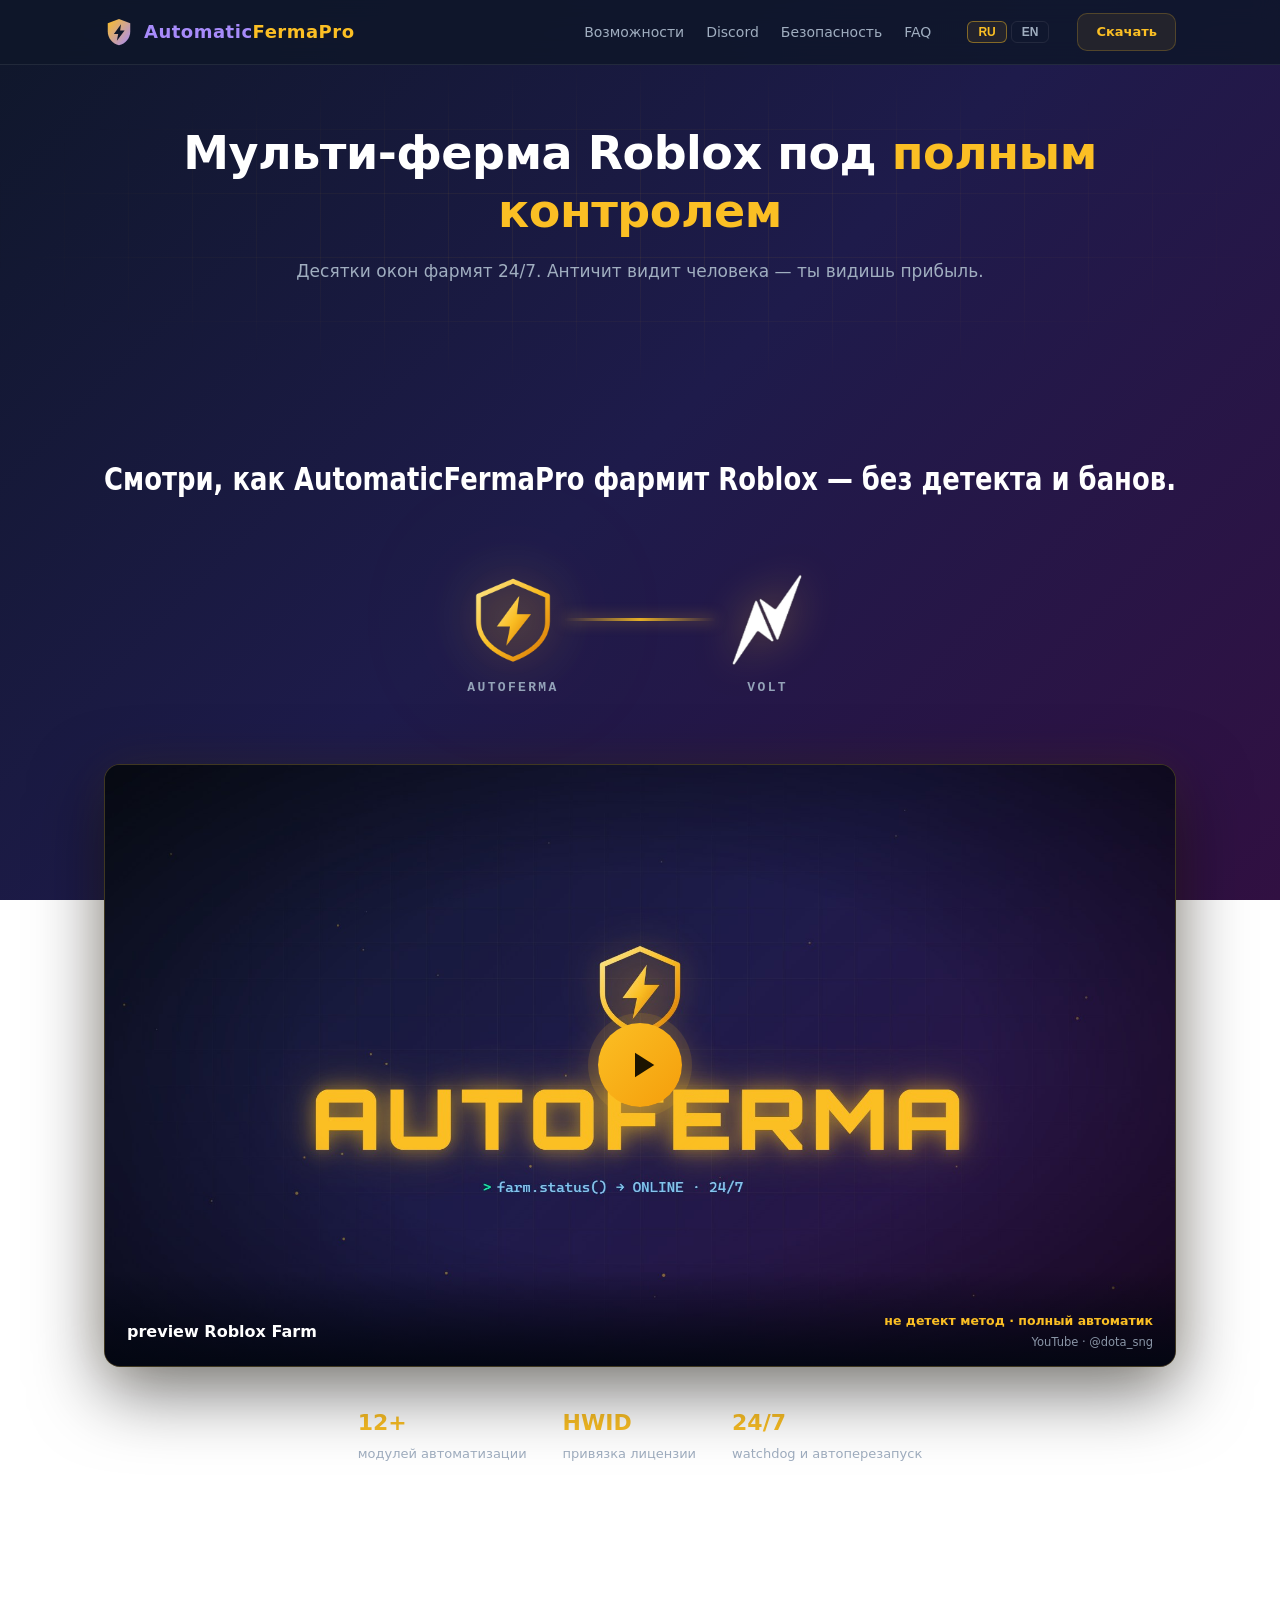
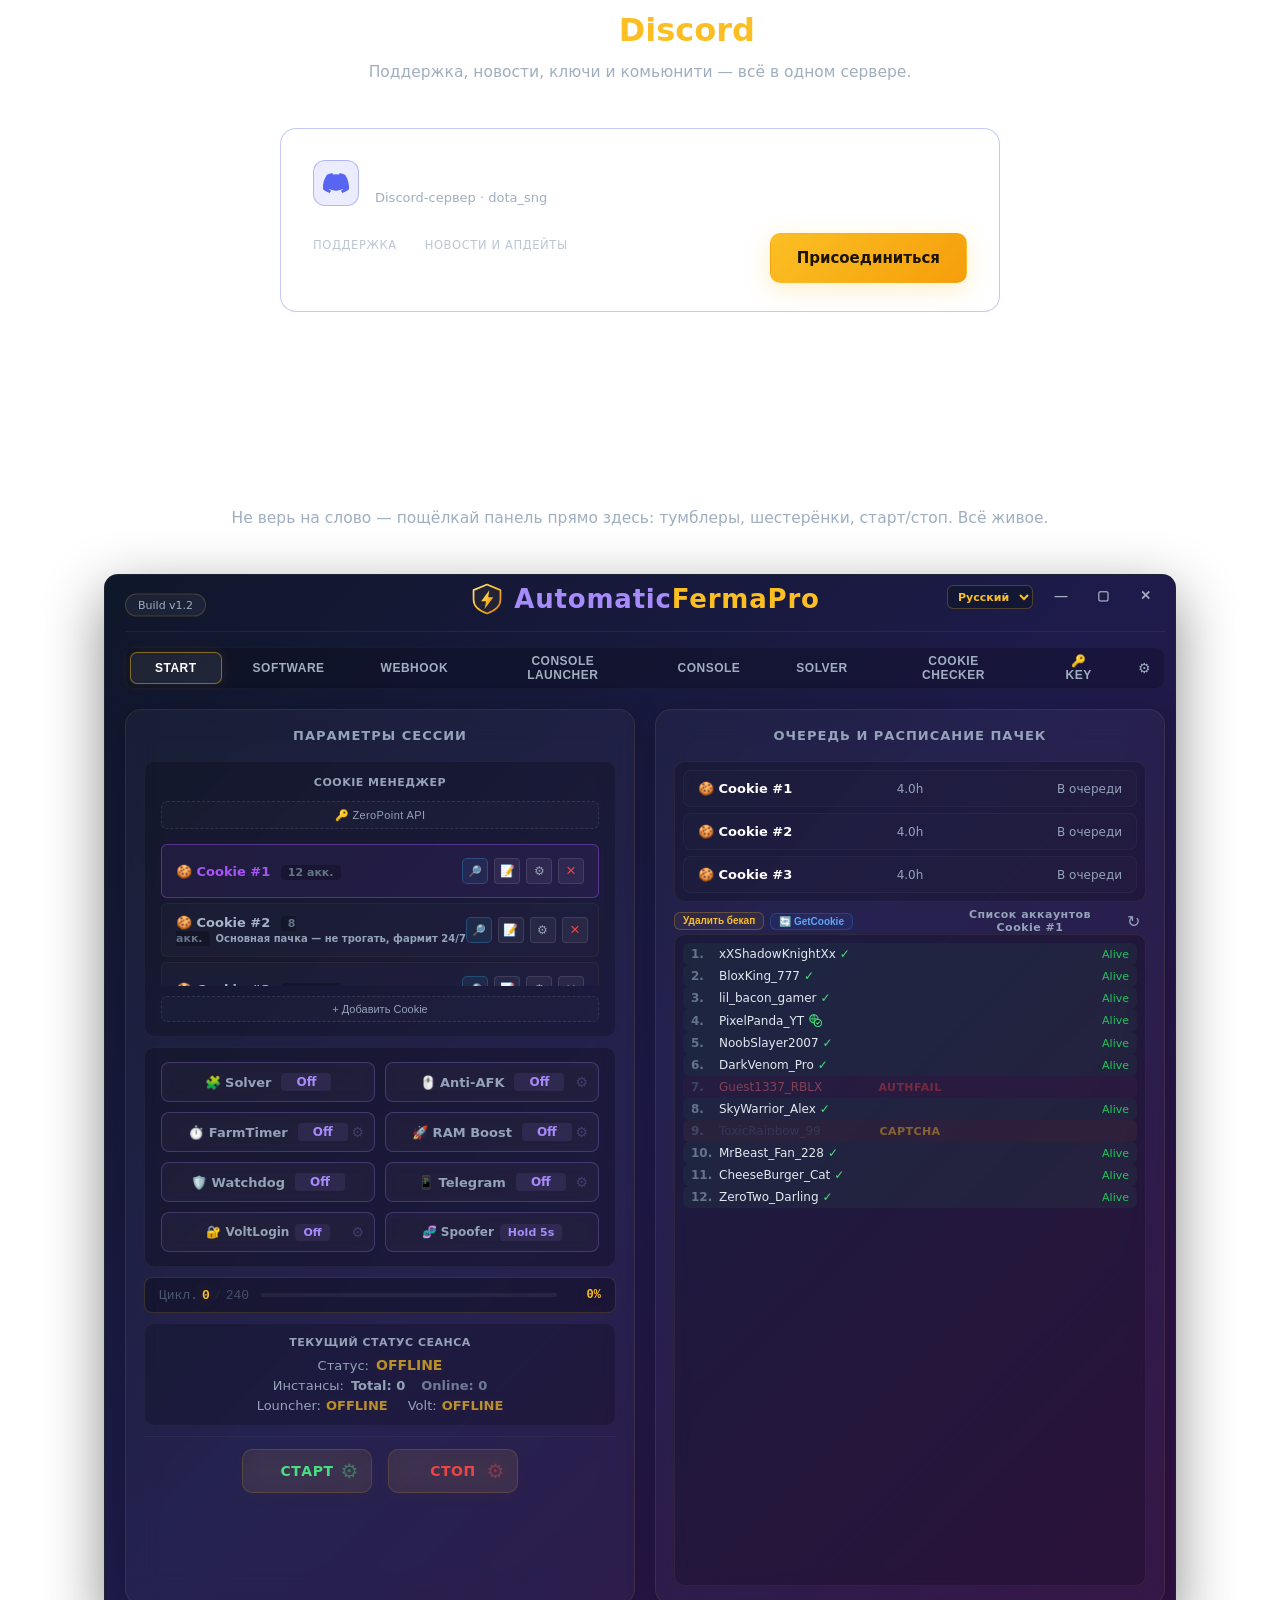
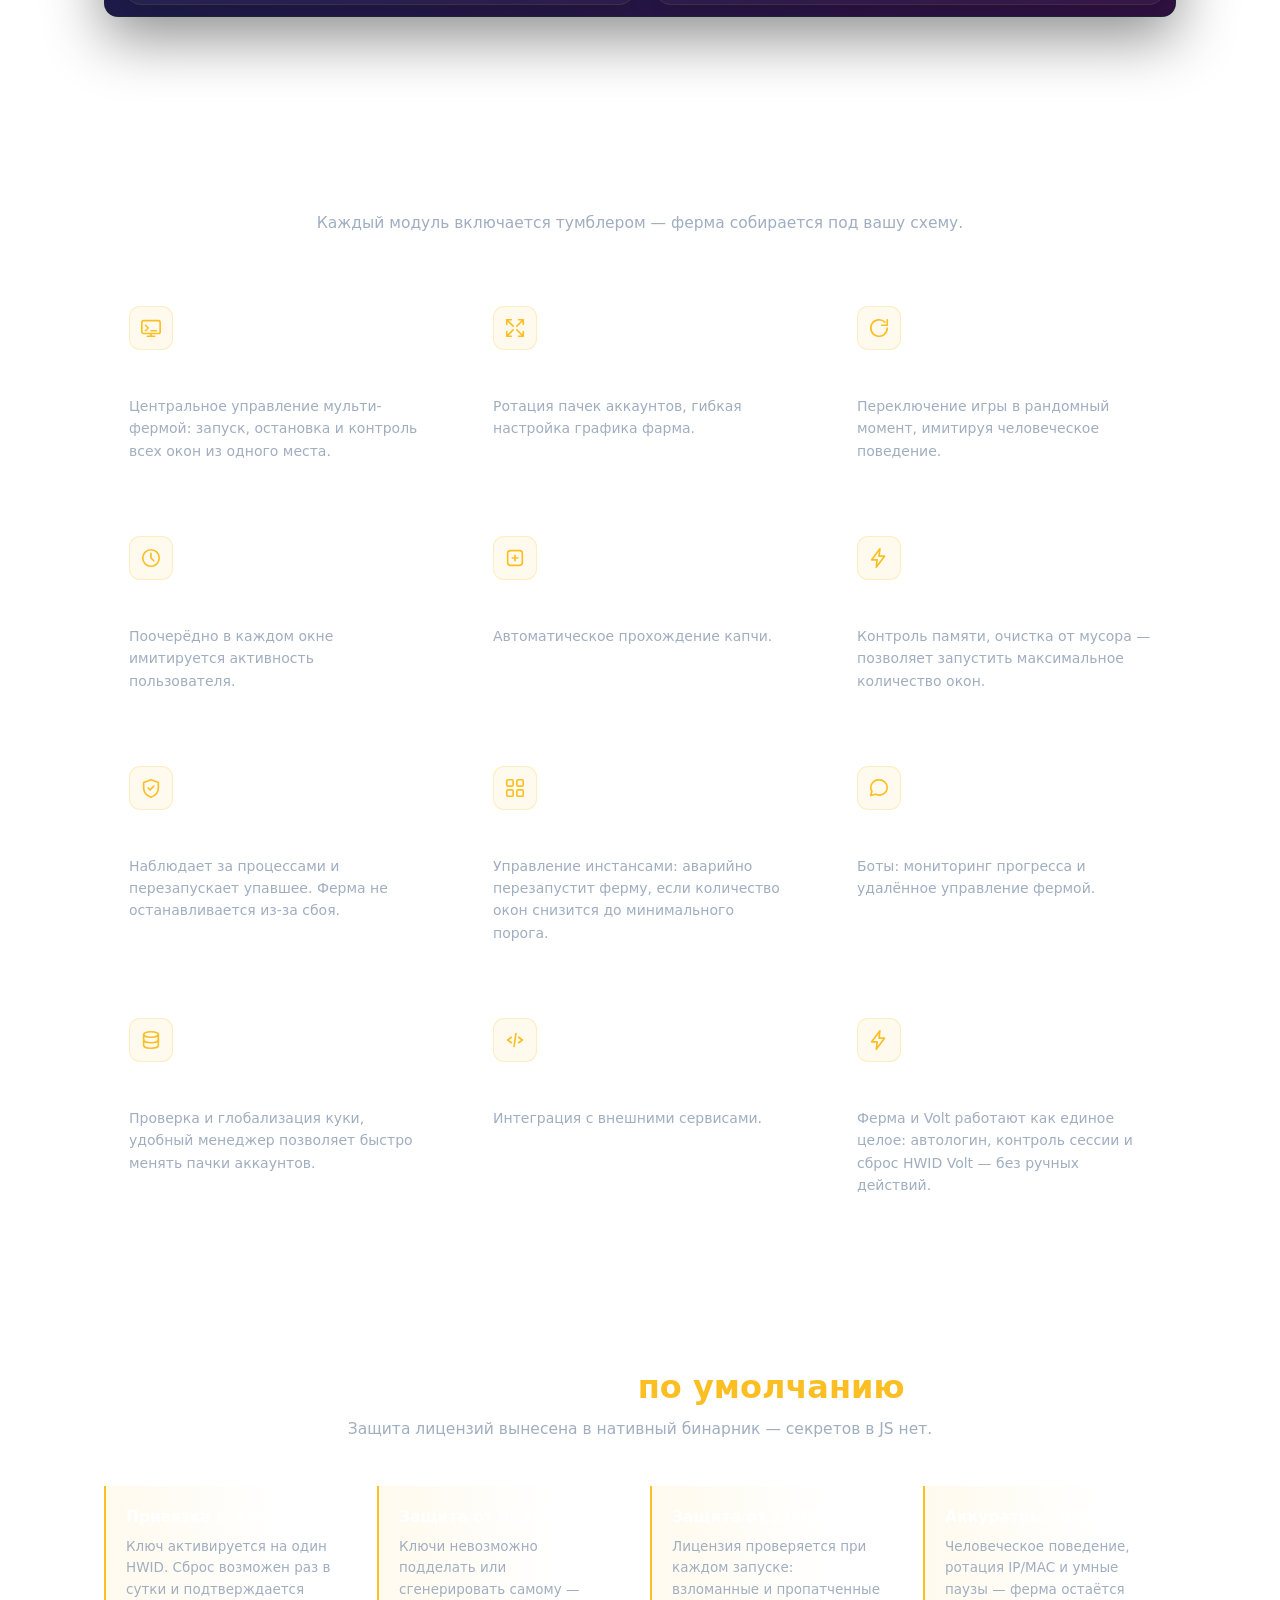
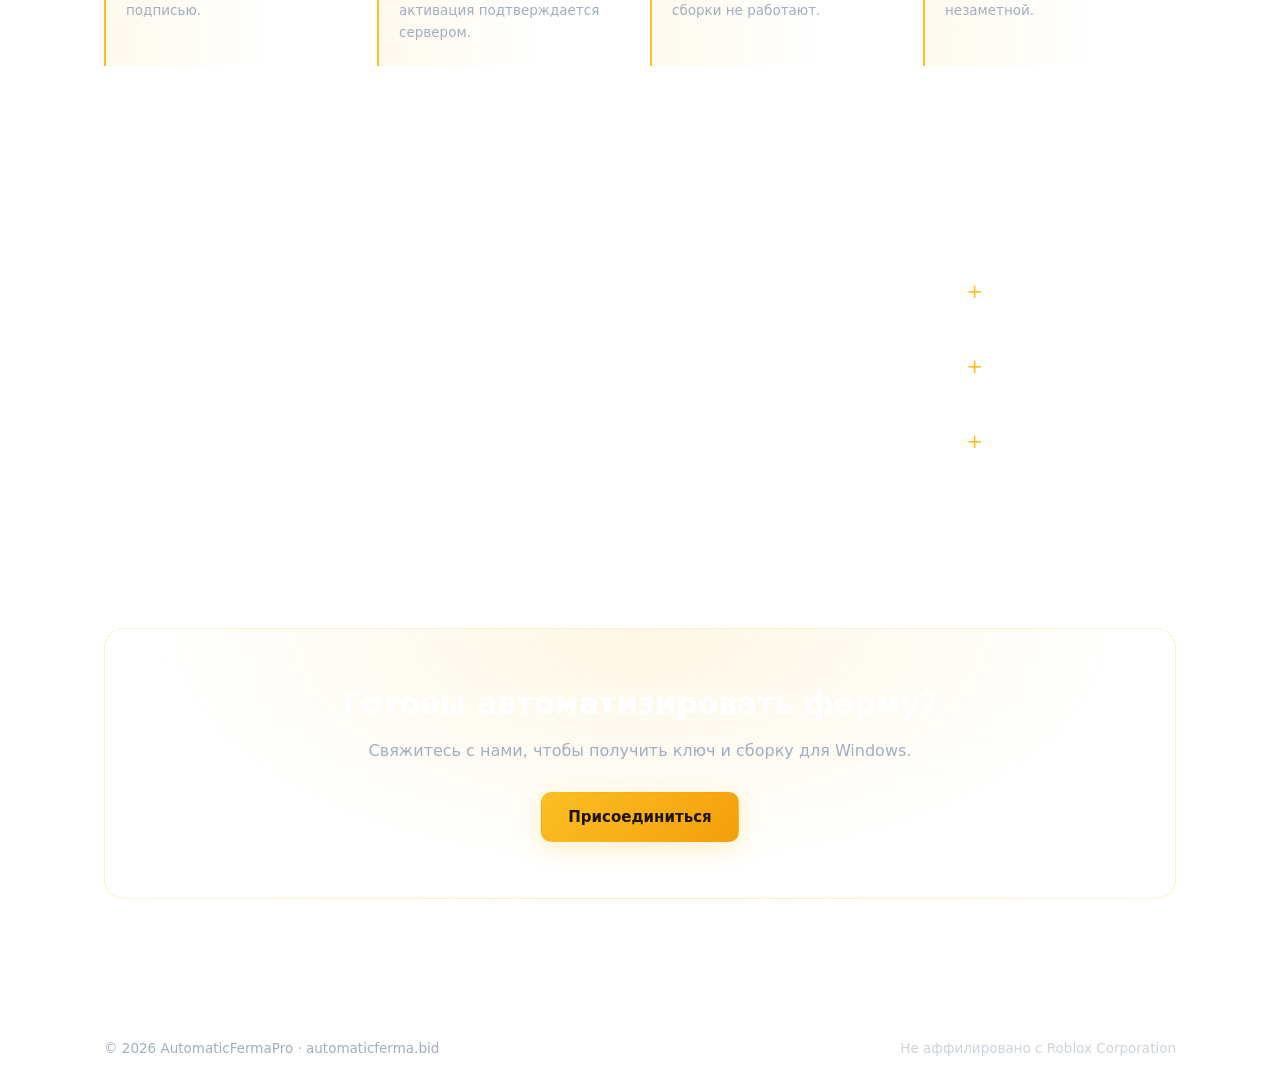
==== commit 2ca4153b: "Connect banner: no bg, inside video section, icons->caption phases, native AF icon" ====
--- a/index.html
+++ b/index.html
@@ -62,6 +62,41 @@
           <svg class="video-title-svg" viewBox="0 0 1080 44" preserveAspectRatio="xMidYMid meet" role="heading" aria-level="2">
             <text x="0" y="33" textLength="1080" lengthAdjust="spacingAndGlyphs" data-i18n="video.title">Смотри, как AutomaticFermaPro фармит Roblox — без детекта и банов.</text>
           </svg>
+
+          <div class="connect-banner" id="connect-banner">
+            <div class="cb-scene cb-volt active">
+              <div class="cb-logos">
+                <div class="cb-logo cb-auto">
+                  <img class="cb-auto-icon" src="assets/autofarma-icon.png" alt="AUTOFERMA">
+                  <span class="cb-name">AUTOFERMA</span>
+                </div>
+                <div class="cb-line"><span class="cb-pulse"></span></div>
+                <div class="cb-logo cb-partner cb-partner-square">
+                  <img src="assets/volt.png" alt="Volt">
+                  <span class="cb-name">VOLT</span>
+                </div>
+              </div>
+              <div class="cb-caption-wrap"><div class="cb-caption">FULL COMPATIBILITY</div></div>
+              <div class="cb-flash"></div>
+            </div>
+
+            <div class="cb-scene cb-zp">
+              <div class="cb-logos">
+                <div class="cb-logo cb-auto">
+                  <img class="cb-auto-icon" src="assets/autofarma-icon.png" alt="AUTOFERMA">
+                  <span class="cb-name">AUTOFERMA</span>
+                </div>
+                <div class="cb-line"><span class="cb-pulse"></span></div>
+                <div class="cb-logo cb-partner cb-partner-wide">
+                  <img src="assets/zeropoint-logo.png" alt="ZeroPoint">
+                  <span class="cb-name">ZEROPOINT</span>
+                </div>
+              </div>
+              <div class="cb-caption-wrap"><div class="cb-caption">FULL INTEGRATION</div></div>
+              <div class="cb-flash"></div>
+            </div>
+          </div>
+
         <div class="video-frame" id="video-frame" data-youtube="x-FTnFSNeW4" role="button" tabindex="0" aria-label="Смотреть видео">
           <img class="video-thumb" src="assets/video-poster.jpg" alt="preview Roblox Farm (not detect method)" loading="lazy">
           <span class="video-caption">
@@ -85,67 +120,6 @@
       </div>
     </section>
 
-    <!-- ============ CONNECT: VOLT / ZEROPOINT ============ -->
-    <section class="connect-section" id="connect">
-      <div class="container">
-        <div class="connect-banner" id="connect-banner">
-          <div class="cb-grid"></div>
-
-          <div class="cb-scene cb-volt active">
-            <div class="cb-logos">
-              <div class="cb-logo cb-auto">
-                <svg class="cb-auto-icon" viewBox="0 0 48 48" aria-hidden="true">
-                  <defs>
-                    <linearGradient id="cbGrad" x1="0" y1="0" x2="1" y2="1">
-                      <stop offset="0" stop-color="#fbbf24"/>
-                      <stop offset="1" stop-color="#a78bfa"/>
-                    </linearGradient>
-                  </defs>
-                  <path d="M24 3 42 10v13c0 11-7.6 19.4-18 22C13.6 42.4 6 34 6 23V10Z" fill="url(#cbGrad)"/>
-                  <path d="M27.2 11.5 15.8 27.2h6.9L20.6 38l12.4-16.4h-7.2l1.4-10.1Z" fill="#0f172a"/>
-                </svg>
-                <span class="cb-name">AUTOFERMA</span>
-              </div>
-              <div class="cb-line"><span class="cb-pulse"></span></div>
-              <div class="cb-logo cb-partner cb-partner-square">
-                <img src="assets/volt.png" alt="Volt">
-                <span class="cb-name">VOLT</span>
-              </div>
-            </div>
-            <div class="cb-caption">FULL COMPATIBILITY</div>
-            <div class="cb-flash"></div>
-          </div>
-
-          <div class="cb-scene cb-zp">
-            <div class="cb-logos">
-              <div class="cb-logo cb-auto">
-                <svg class="cb-auto-icon" viewBox="0 0 48 48" aria-hidden="true">
-                  <defs>
-                    <linearGradient id="cbGrad2" x1="0" y1="0" x2="1" y2="1">
-                      <stop offset="0" stop-color="#fbbf24"/>
-                      <stop offset="1" stop-color="#a78bfa"/>
-                    </linearGradient>
-                  </defs>
-                  <path d="M24 3 42 10v13c0 11-7.6 19.4-18 22C13.6 42.4 6 34 6 23V10Z" fill="url(#cbGrad2)"/>
-                  <path d="M27.2 11.5 15.8 27.2h6.9L20.6 38l12.4-16.4h-7.2l1.4-10.1Z" fill="#0f172a"/>
-                </svg>
-                <span class="cb-name">AUTOFERMA</span>
-              </div>
-              <div class="cb-line"><span class="cb-pulse"></span></div>
-              <div class="cb-logo cb-partner cb-partner-wide">
-                <img src="assets/zeropoint-logo.png" alt="ZeroPoint">
-                <span class="cb-name">ZEROPOINT</span>
-              </div>
-            </div>
-            <div class="cb-caption">FULL INTEGRATION</div>
-            <div class="cb-flash"></div>
-          </div>
-
-          <div class="cb-vignette"></div>
-        </div>
-      </div>
-    </section>
-
     <!-- ============ DISCORD ============ -->
     <section class="section" id="discord">
       <div class="container">
--- a/style.css
+++ b/style.css
@@ -513,46 +513,21 @@
 }
 
 /* ============ CONNECT BANNER (Volt / ZeroPoint) ============ */
-.connect-section { padding: 0 0 72px; }
-
+/* Без фона: между заголовком и видео, иконки -> надпись на их месте */
 .connect-banner {
   position: relative;
   max-width: 1080px;
-  margin: 0 auto;
-  height: 250px;
-  border-radius: 16px;
-  overflow: hidden;
-  background: linear-gradient(135deg, #0f172a 0%, #1e1b4b 50%, #311042 100%);
-  border: 1px solid var(--accent-amber-border);
-  box-shadow: 0 20px 60px rgba(0, 0, 0, 0.45);
-}
-
-.cb-grid {
+  margin: 4px auto 10px;
+  height: 235px;
+}
+
+.cb-scene {
   position: absolute;
   inset: 0;
-  background-image:
-    linear-gradient(rgba(251, 191, 36, 0.06) 1px, transparent 1px),
-    linear-gradient(90deg, rgba(251, 191, 36, 0.06) 1px, transparent 1px);
-  background-size: 64px 64px;
-  -webkit-mask-image: radial-gradient(ellipse at center, #000 20%, transparent 75%);
-  mask-image: radial-gradient(ellipse at center, #000 20%, transparent 75%);
-}
-
-.cb-vignette {
-  position: absolute;
-  inset: 0;
-  pointer-events: none;
-  background: radial-gradient(ellipse at center, transparent 45%, rgba(0, 0, 0, 0.55) 100%);
-}
-
-.cb-scene {
-  position: absolute;
-  inset: 0;
   display: flex;
   flex-direction: column;
   align-items: center;
   justify-content: center;
-  gap: 26px;
   opacity: 0;
   pointer-events: none;
   transition: opacity 0.45s ease;
@@ -562,9 +537,11 @@
 
 .cb-logos {
   display: flex;
-  align-items: center;
-  gap: 0;
-}
+  align-items: flex-start;
+  transition: opacity 0.45s ease;
+}
+
+.cb-scene.cb-caption-on .cb-logos { opacity: 0; }
 
 .cb-logo {
   display: flex;
@@ -577,6 +554,7 @@
 .cb-auto-icon {
   width: 92px;
   height: 92px;
+  object-fit: contain;
   filter: drop-shadow(0 0 26px rgba(251, 191, 36, 0.45)) drop-shadow(0 0 70px rgba(251, 191, 36, 0.18));
 }
 
@@ -638,7 +616,16 @@
   pointer-events: none;
 }
 
-/* Глитч-заголовок */
+/* Надпись — на месте иконок (по центру сцены) */
+.cb-caption-wrap {
+  position: absolute;
+  inset: 0;
+  display: flex;
+  align-items: center;
+  justify-content: center;
+  pointer-events: none;
+}
+
 .cb-caption {
   font-family: 'Orbitron', 'Segoe UI Black', 'Arial Black', sans-serif;
   font-weight: 900;
@@ -655,14 +642,14 @@
 /* Анимации сцены — играют при .active */
 .cb-scene.active .cb-logo.cb-auto { animation: cbSlideL 0.85s cubic-bezier(0.2, 1.25, 0.4, 1) 0.15s both; }
 .cb-scene.active .cb-logo.cb-partner { animation: cbSlideR 0.85s cubic-bezier(0.2, 1.25, 0.4, 1) 0.15s both; }
-.cb-scene.active .cb-logo.cb-auto svg,
 .cb-scene.active .cb-logo.cb-auto img,
 .cb-scene.active .cb-logo.cb-partner img { animation: cbFloat 3.2s ease-in-out 1.3s infinite alternate; }
 .cb-scene.active .cb-name { animation: cbFade 0.5s ease 0.55s both; }
 .cb-scene.active .cb-line { animation: cbLine 0.7s cubic-bezier(0.2, 0.8, 0.3, 1) 0.6s both; }
 .cb-scene.active .cb-pulse { animation: cbPulse 1.1s linear 1.3s infinite; }
 .cb-scene.active .cb-flash { animation: cbFlash 0.65s ease-out 1.3s both; }
-.cb-scene.active .cb-caption { animation: cbCaption 0.7s cubic-bezier(0.2, 1, 0.3, 1) 1.55s both; }
+/* Фаза надписи: иконки погасли — глитч-заголовок на их месте */
+.cb-scene.cb-caption-on .cb-caption { animation: cbCaption 0.7s cubic-bezier(0.2, 1, 0.3, 1) both; }
 
 @keyframes cbSlideL {
   0% { transform: translateX(-420px); opacity: 0; }
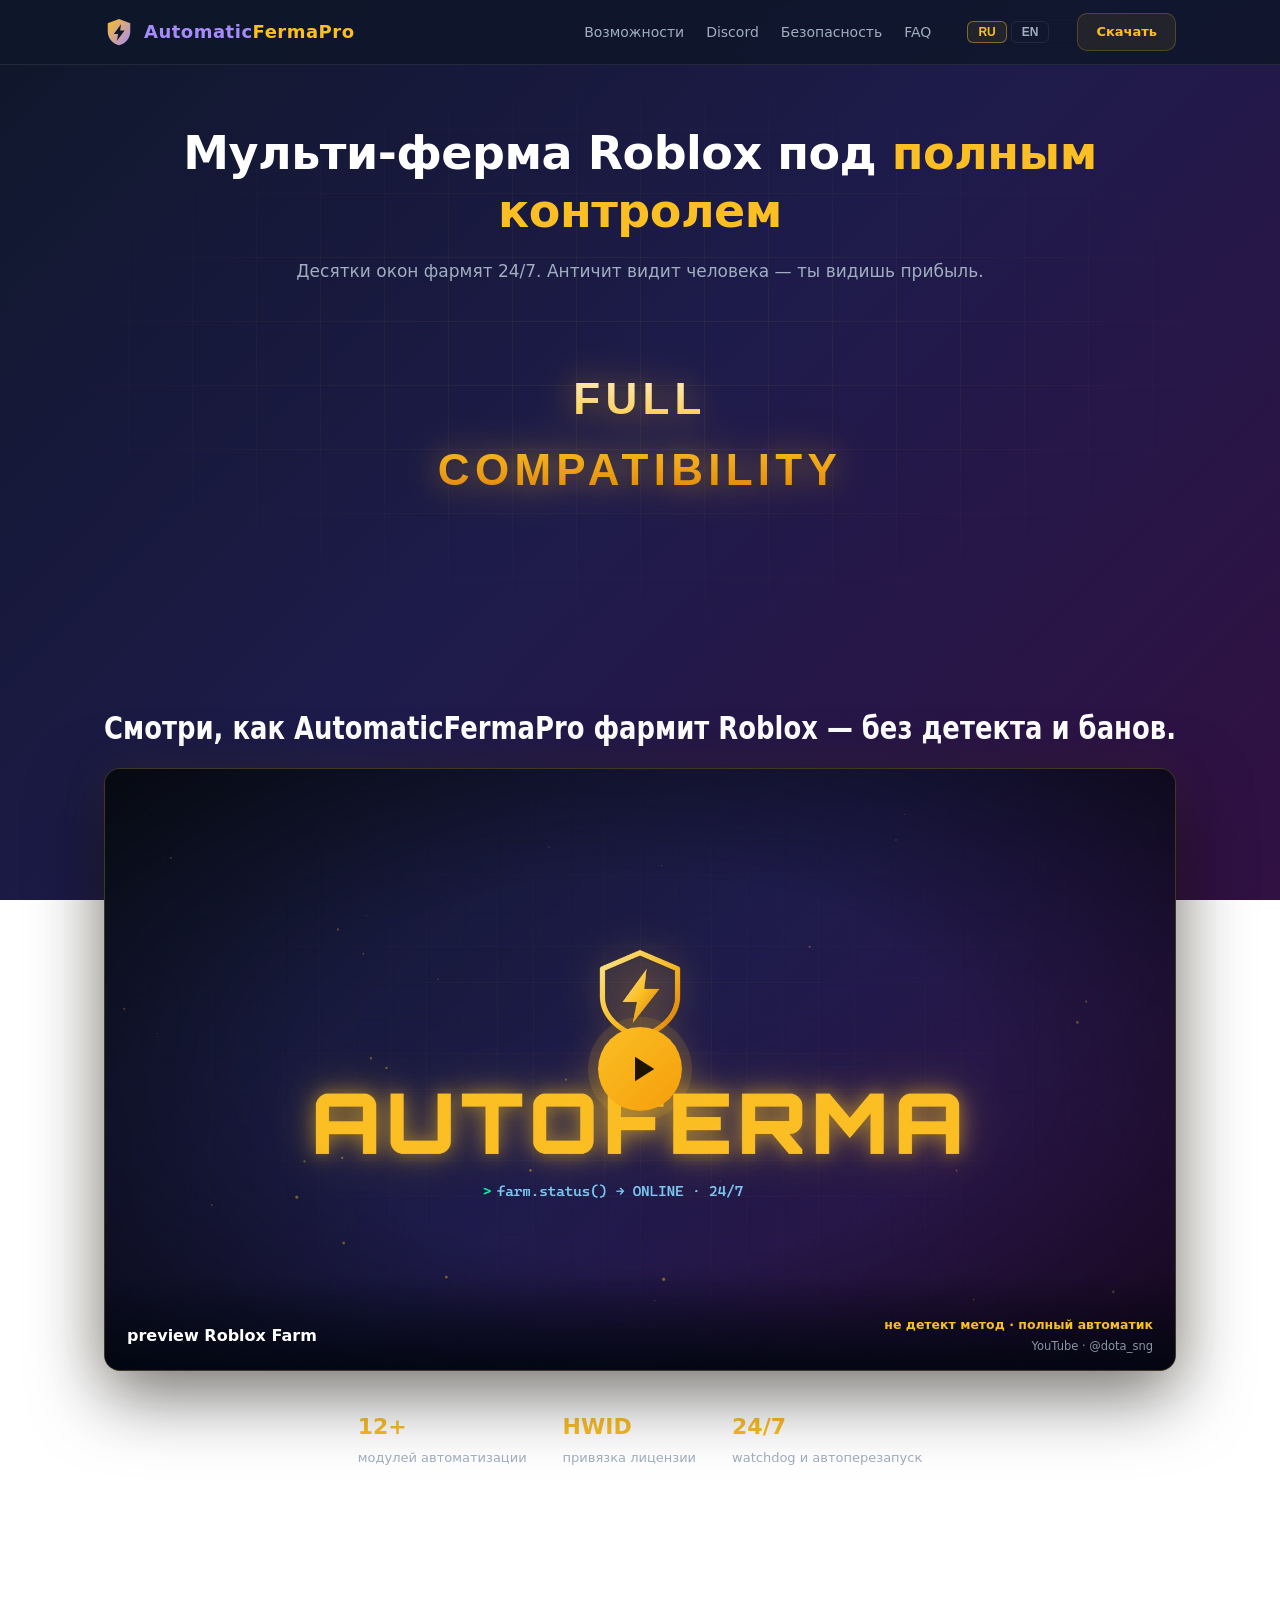
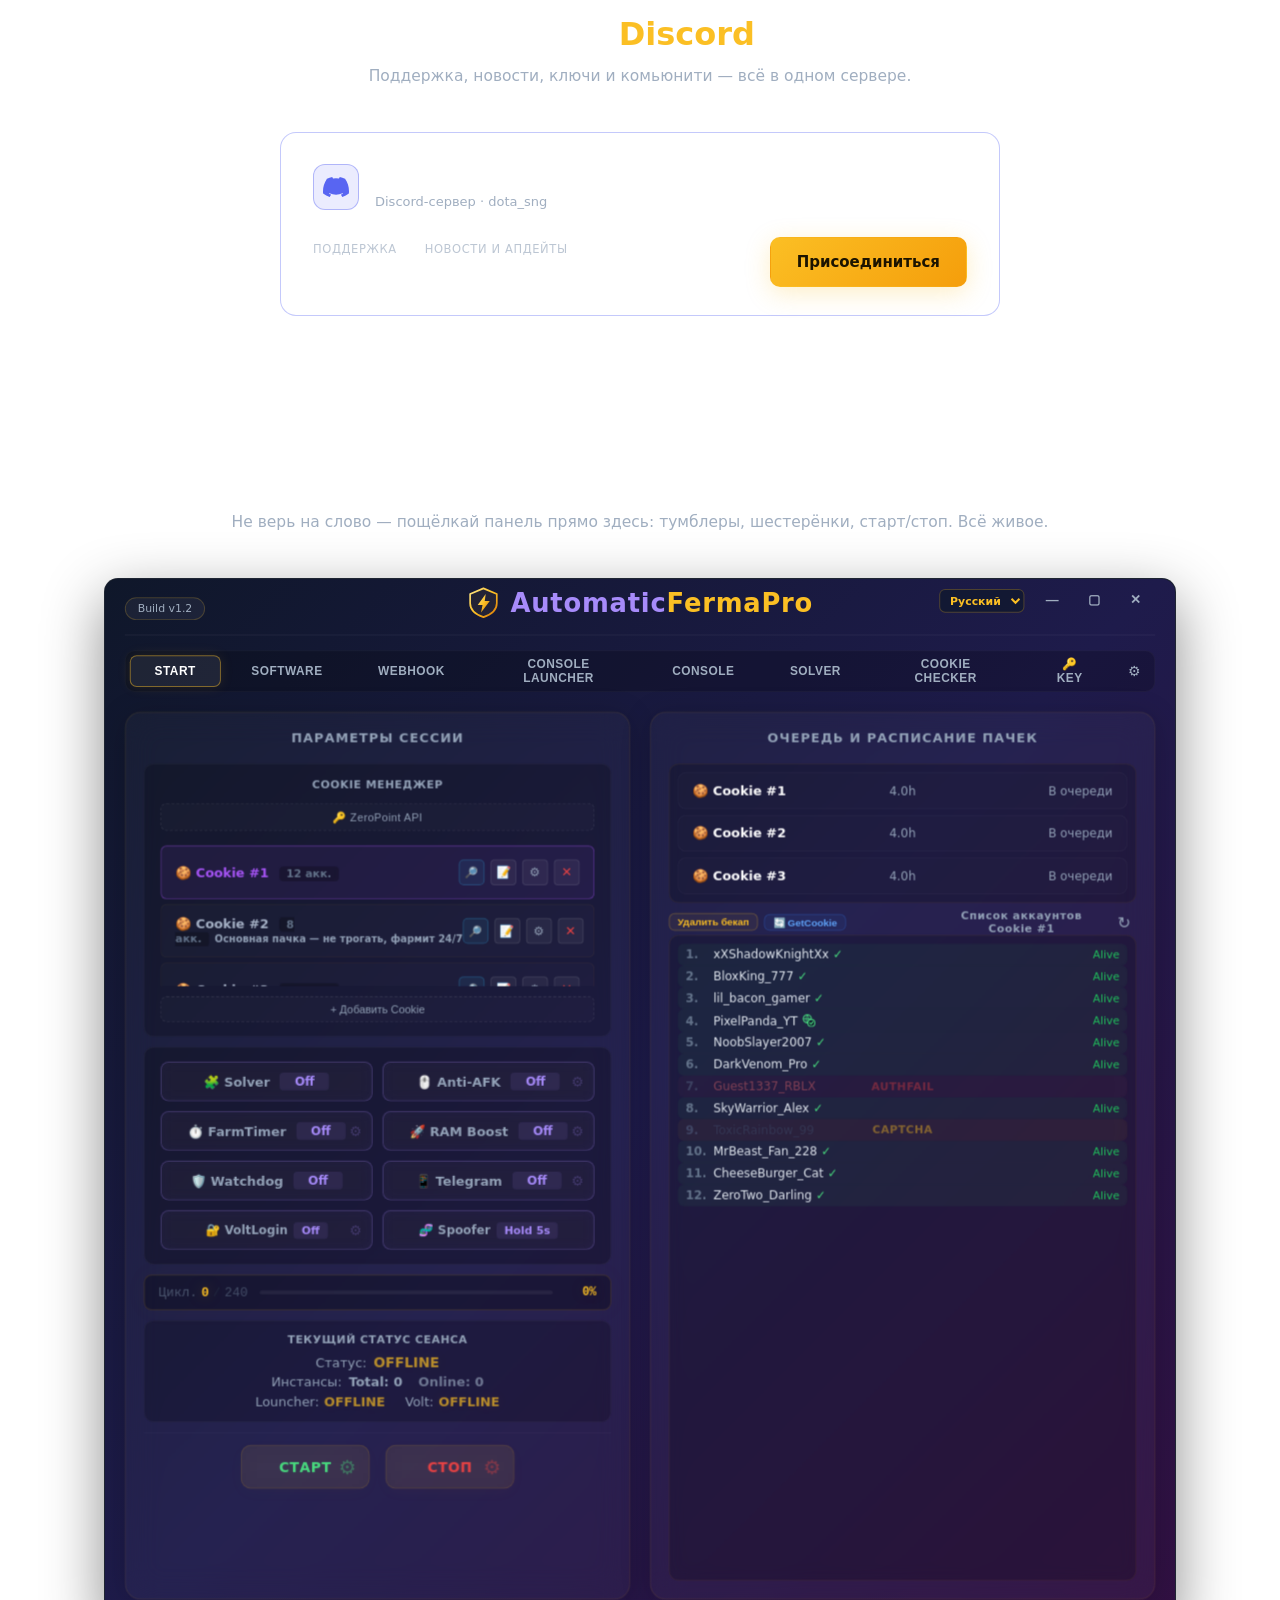
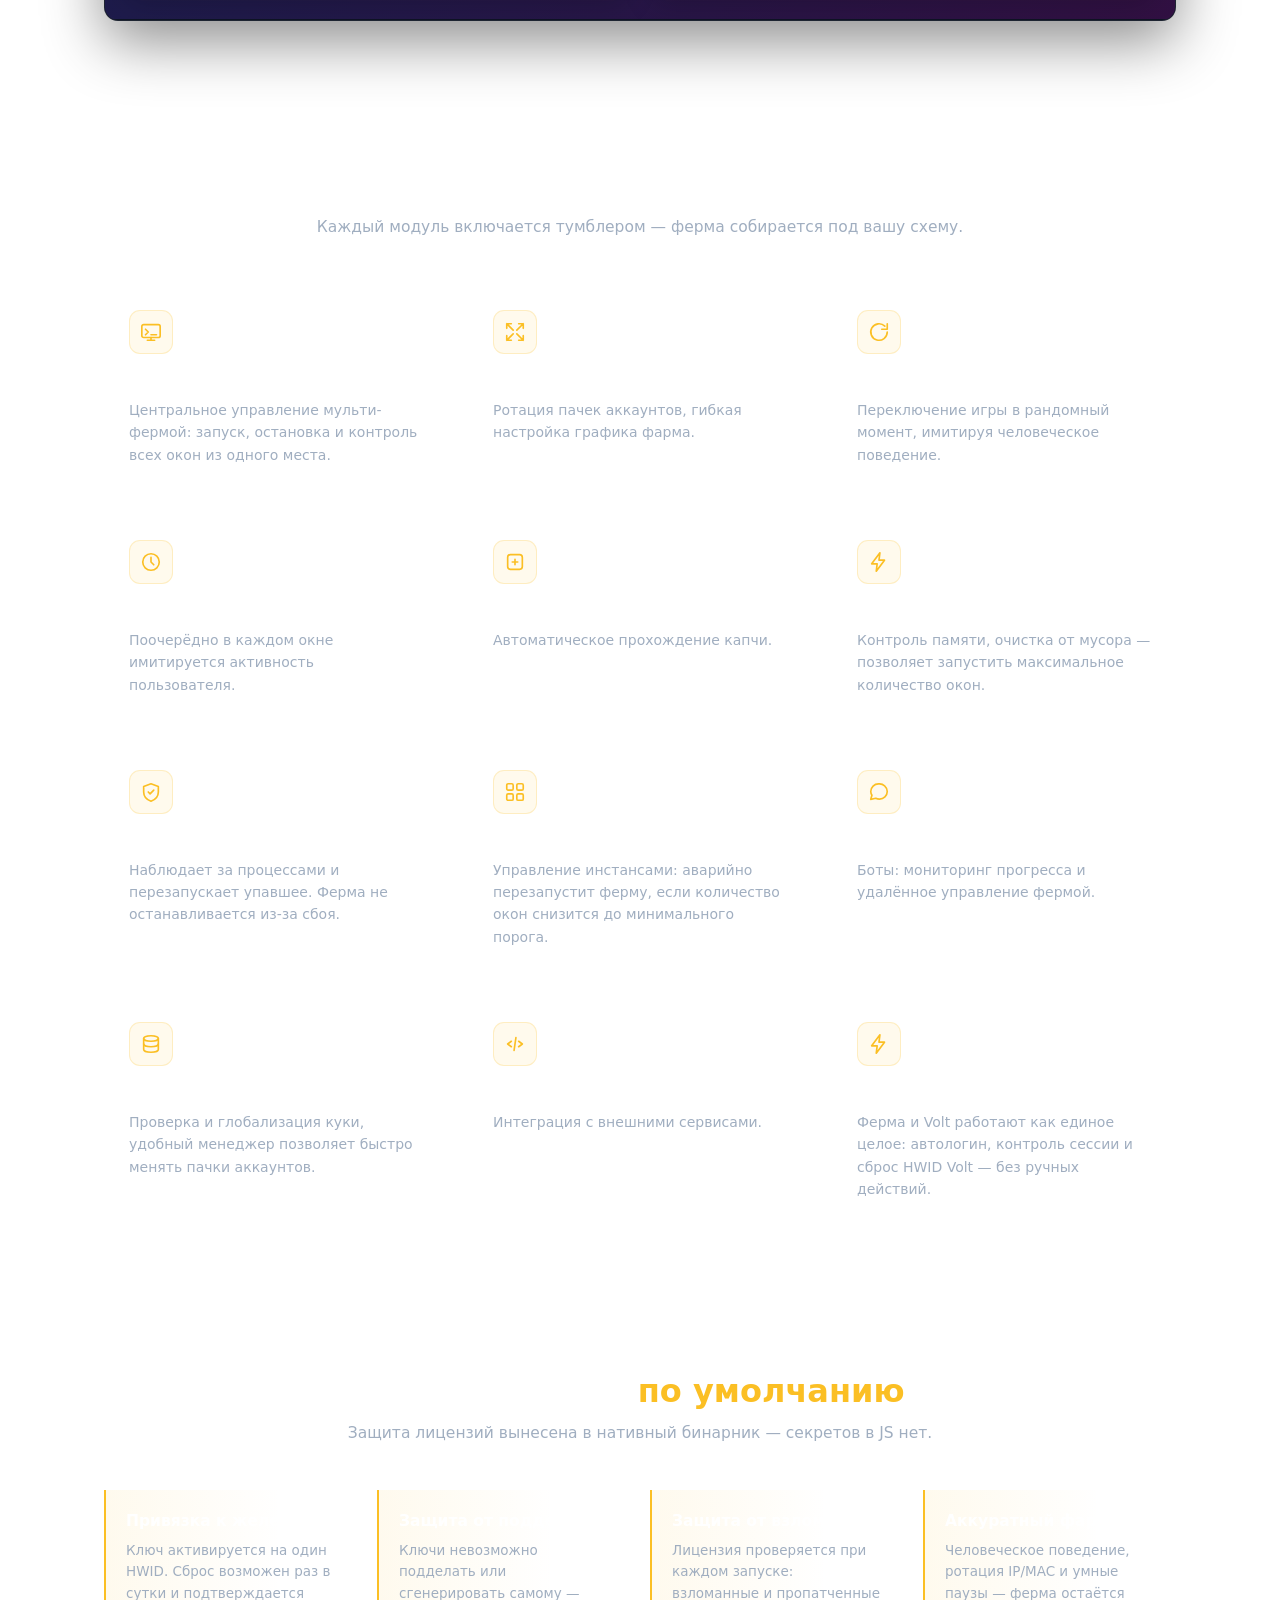
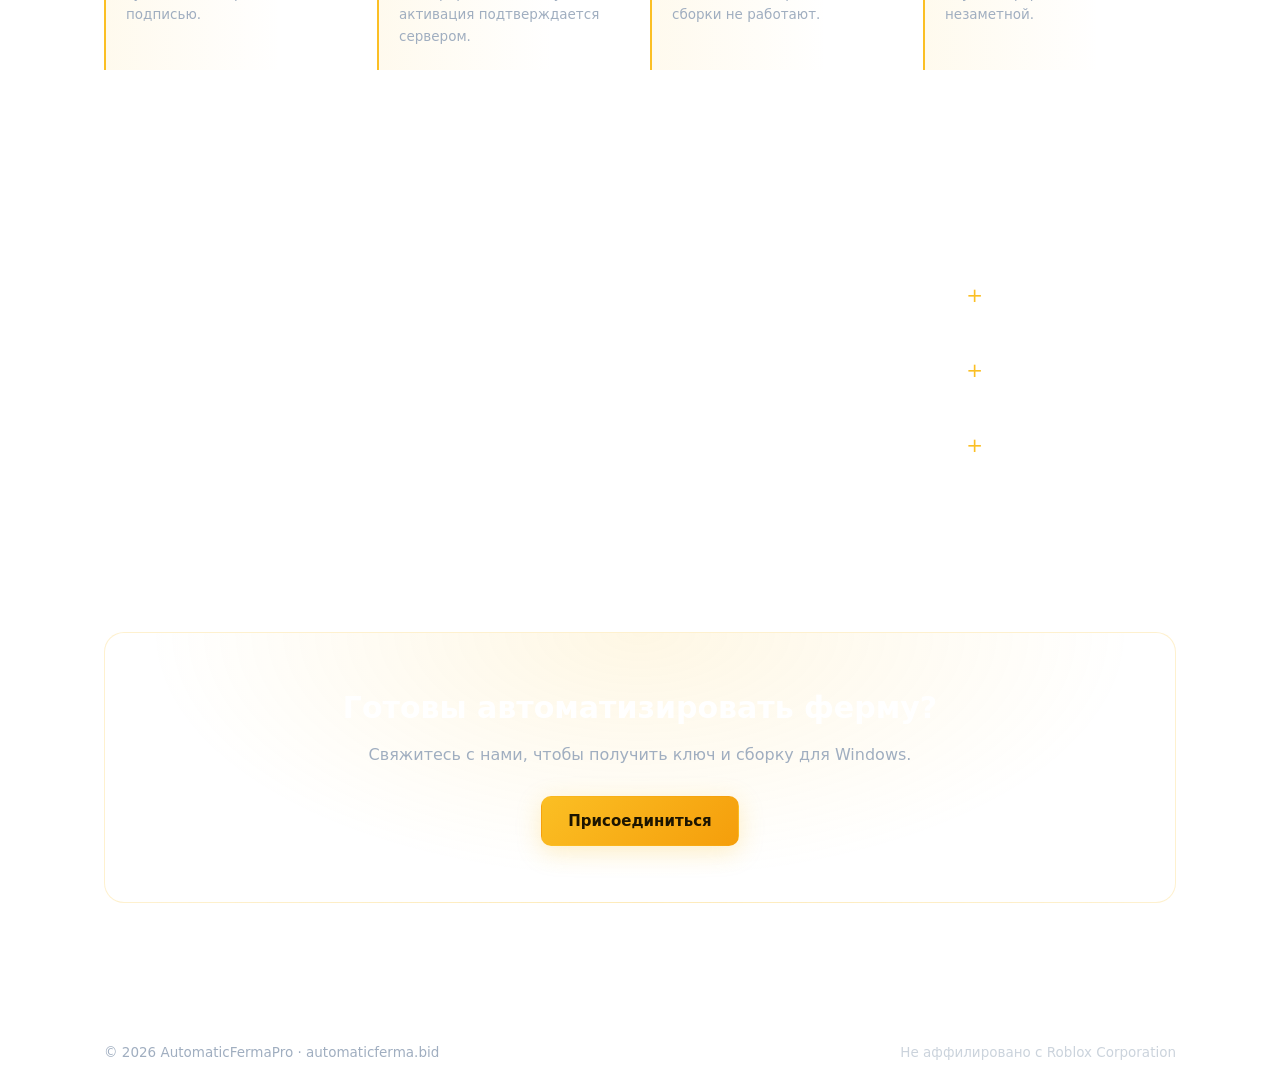
==== commit 65a6051f: "Move connect banner from video section into hero under lead text" ====
--- a/index.html
+++ b/index.html
@@ -51,18 +51,6 @@
           <p class="lead" data-i18n="hero.lead">
             Десятки окон фармят 24/7. Античит видит человека — ты видишь прибыль.
           </p>
-        </div>
-      </div>
-    </section>
-
-    <!-- ============ VIDEO ============ -->
-    <section class="section" id="video">
-      <div class="container">
-        <div class="video-wrap">
-          <svg class="video-title-svg" viewBox="0 0 1080 44" preserveAspectRatio="xMidYMid meet" role="heading" aria-level="2">
-            <text x="0" y="33" textLength="1080" lengthAdjust="spacingAndGlyphs" data-i18n="video.title">Смотри, как AutomaticFermaPro фармит Roblox — без детекта и банов.</text>
-          </svg>
-
           <div class="connect-banner" id="connect-banner">
             <div class="cb-scene cb-volt active">
               <div class="cb-logos">
@@ -96,6 +84,17 @@
               <div class="cb-flash"></div>
             </div>
           </div>
+        </div>
+      </div>
+    </section>
+
+    <!-- ============ VIDEO ============ -->
+    <section class="section" id="video">
+      <div class="container">
+        <div class="video-wrap">
+          <svg class="video-title-svg" viewBox="0 0 1080 44" preserveAspectRatio="xMidYMid meet" role="heading" aria-level="2">
+            <text x="0" y="33" textLength="1080" lengthAdjust="spacingAndGlyphs" data-i18n="video.title">Смотри, как AutomaticFermaPro фармит Roblox — без детекта и банов.</text>
+          </svg>
 
         <div class="video-frame" id="video-frame" data-youtube="x-FTnFSNeW4" role="button" tabindex="0" aria-label="Смотреть видео">
           <img class="video-thumb" src="assets/video-poster.jpg" alt="preview Roblox Farm (not detect method)" loading="lazy">
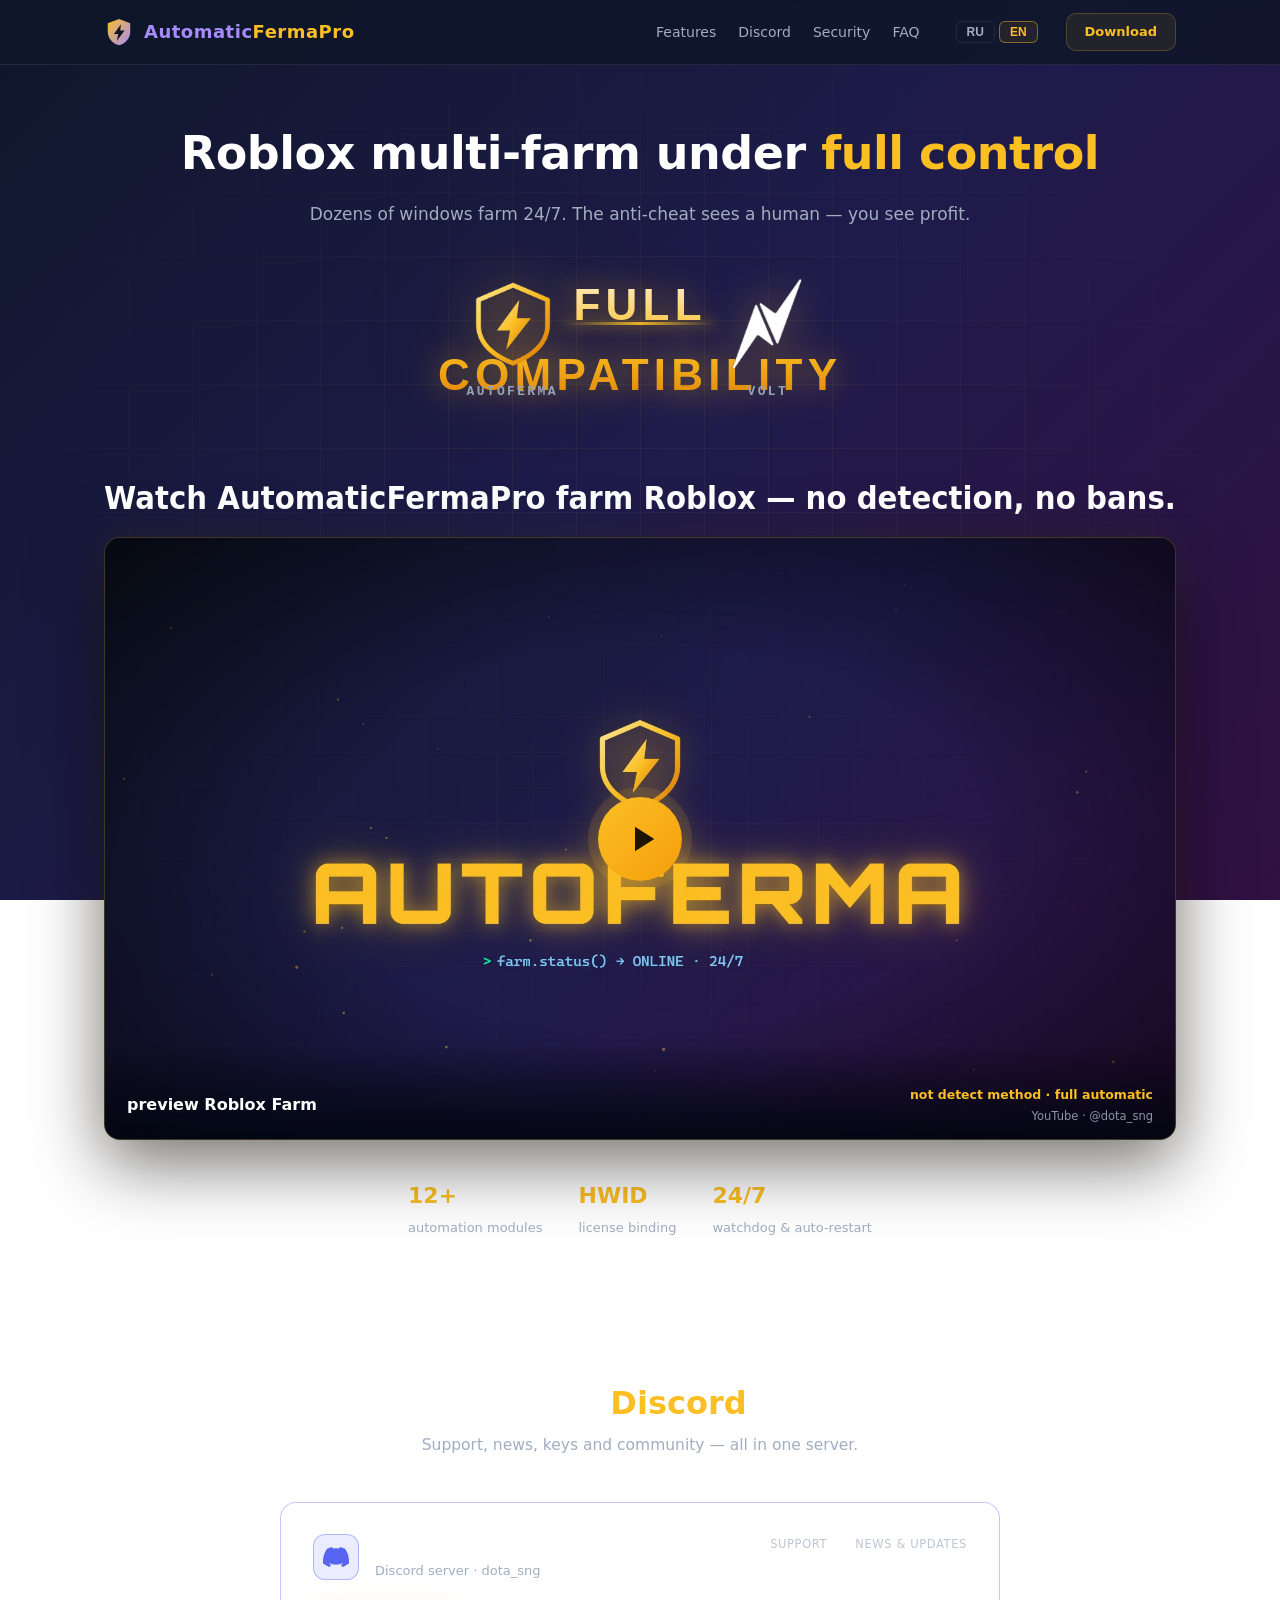
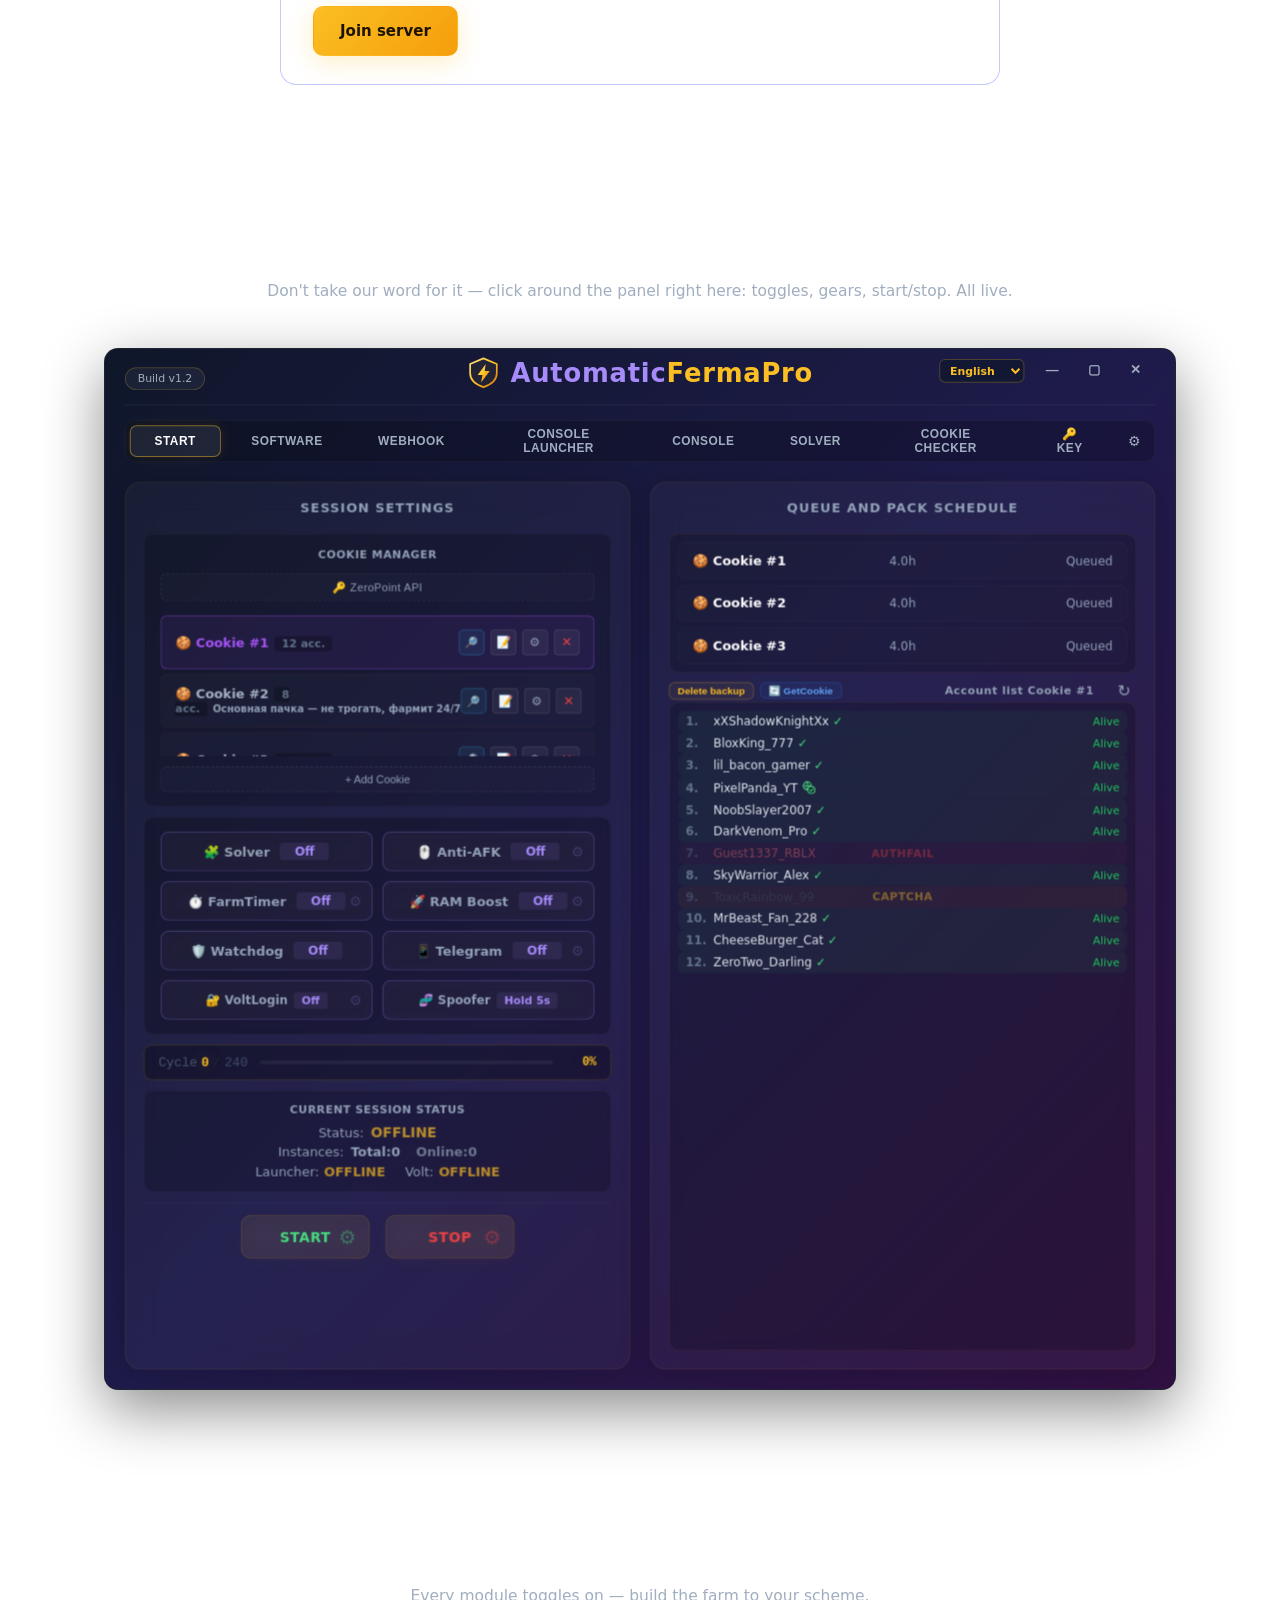
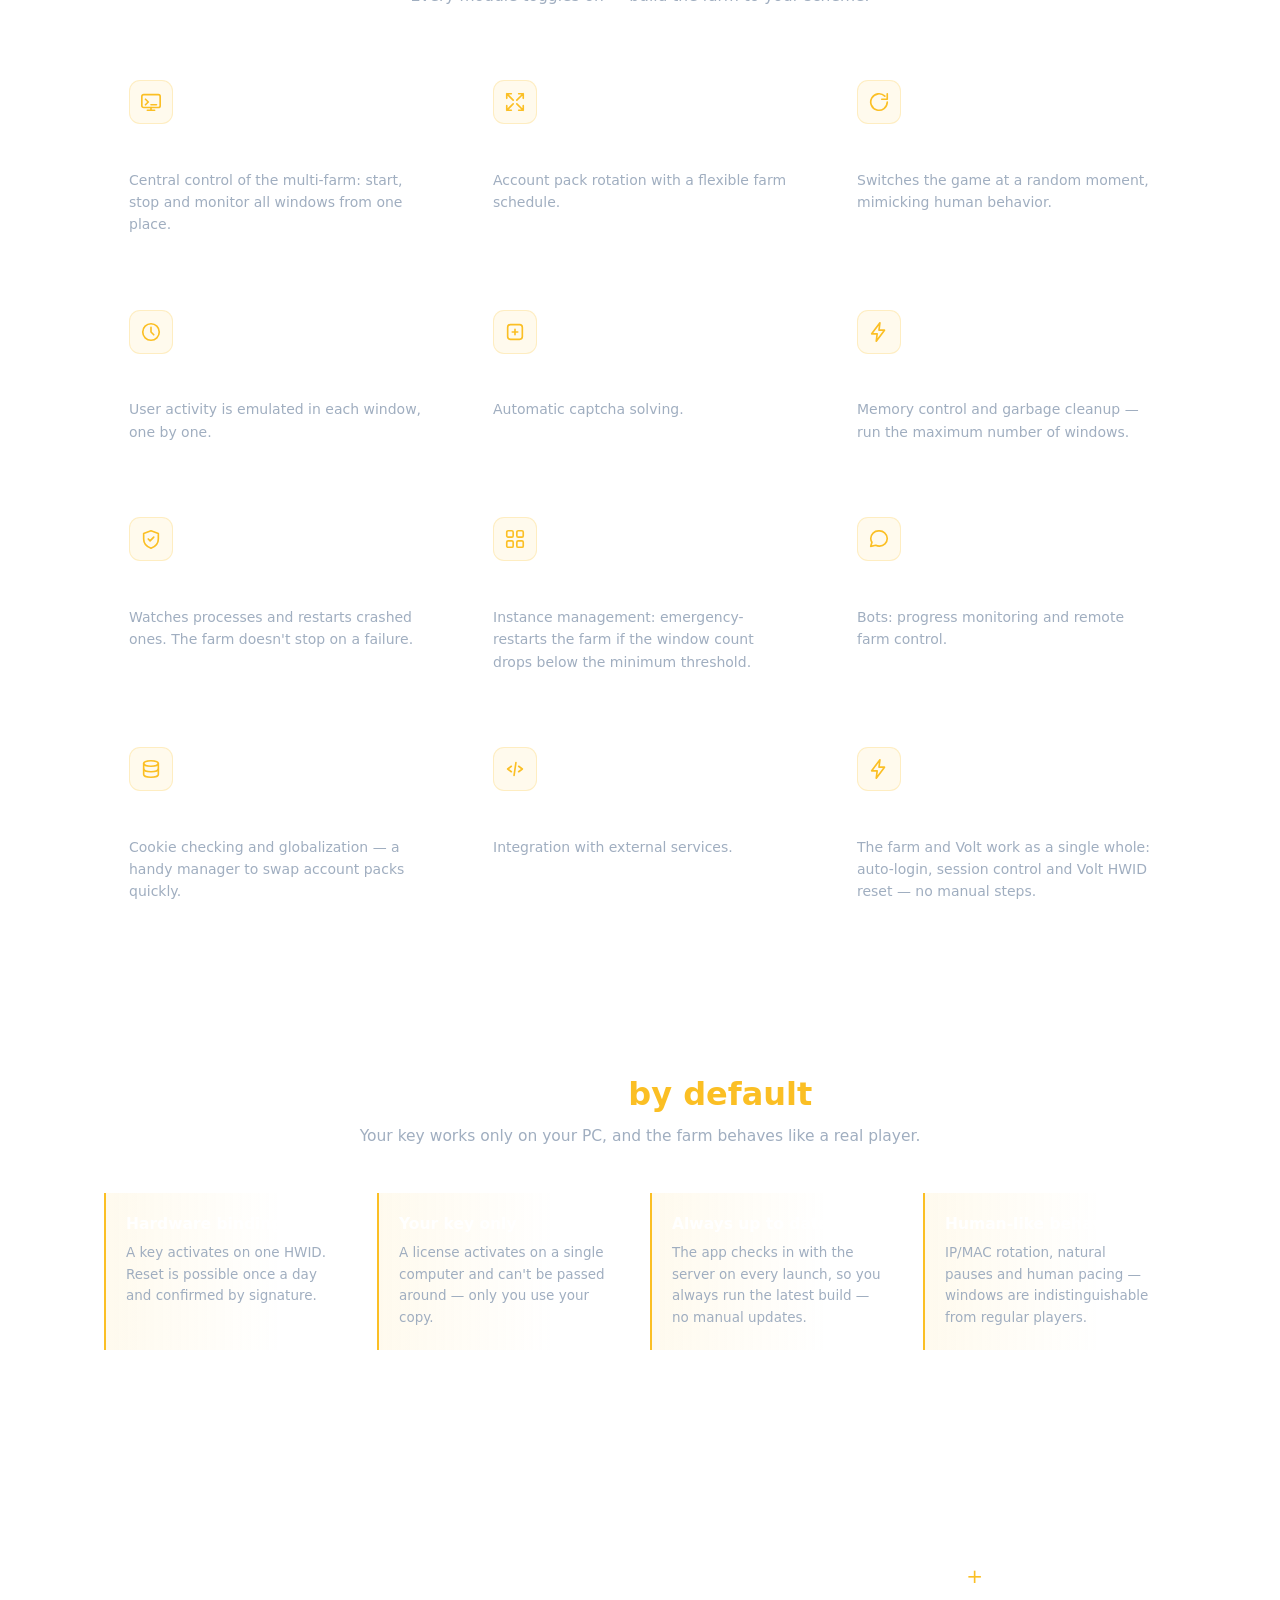
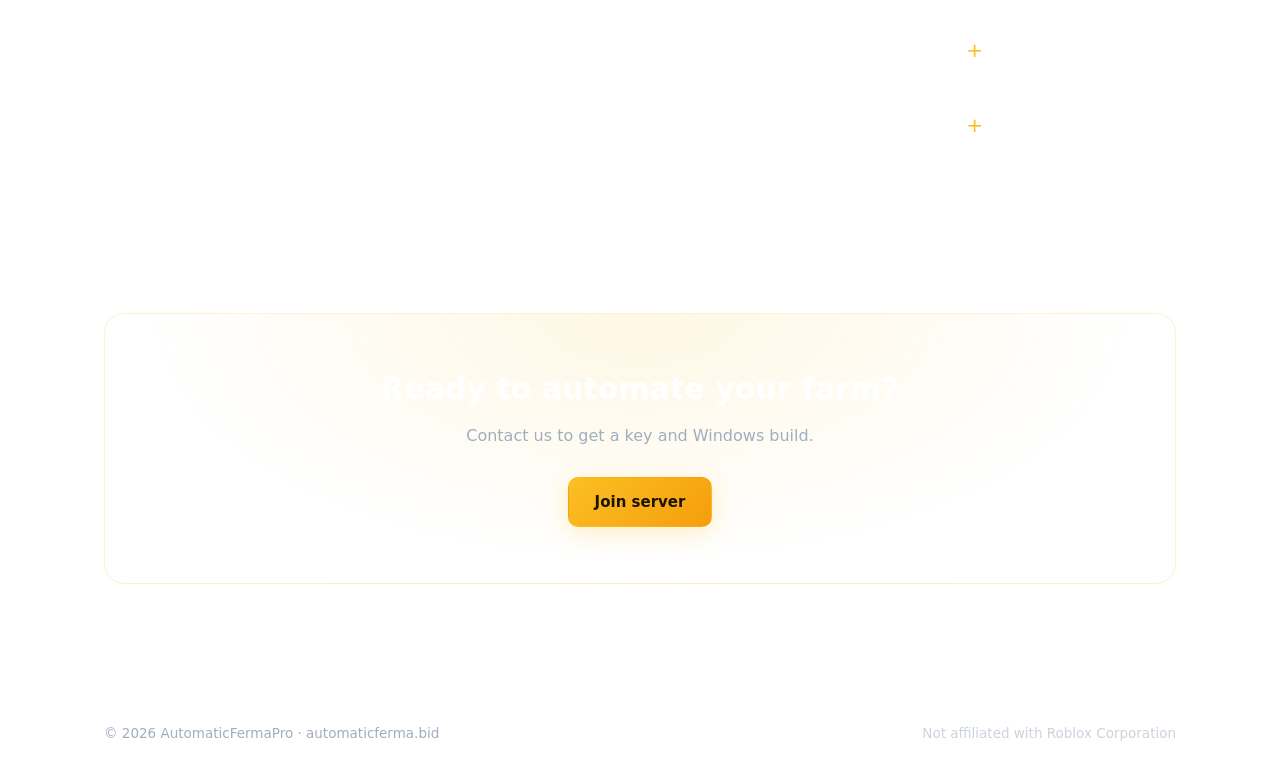
==== commit e0f0ecdb: "Security section: customer-focused copy instead of dev jargon" ====
--- a/index.html
+++ b/index.html
@@ -267,7 +267,7 @@
     <section class="section" id="security">
       <div class="container">
         <h2 class="section-title" data-i18n-html="security.title">Безопасность <span class="amber">по умолчанию</span></h2>
-        <p class="section-sub" data-i18n="security.sub">Защита лицензий вынесена в нативный бинарник — секретов в JS нет.</p>
+        <p class="section-sub" data-i18n="security.sub">Ключ работает только на вашем ПК, а ферма ведёт себя как живой игрок.</p>
 
         <div class="security-grid">
           <div class="security-item">
@@ -275,16 +275,16 @@
             <p data-i18n="security.hwid.text">Ключ активируется на один HWID. Сброс возможен раз в сутки и подтверждается подписью.</p>
           </div>
           <div class="security-item">
-            <h4 data-i18n="security.noforge.title">Защита от подделки</h4>
-            <p data-i18n="security.noforge.text">Ключи невозможно подделать или сгенерировать самому — активация подтверждается сервером.</p>
+            <h4 data-i18n="security.noforge.title">Ключ только ваш</h4>
+            <p data-i18n="security.noforge.text">Лицензия активируется на одном компьютере и не передаётся дальше — вашей копией пользуетесь только вы.</p>
           </div>
           <div class="security-item">
-            <h4 data-i18n="security.nocrack.title">Защита от взлома</h4>
-            <p data-i18n="security.nocrack.text">Лицензия проверяется при каждом запуске: взломанные и пропатченные сборки не работают.</p>
+            <h4 data-i18n="security.nocrack.title">Всегда актуальная версия</h4>
+            <p data-i18n="security.nocrack.text">Приложение сверяется с сервером при каждом запуске, поэтому вы работаете на последней сборке без ручных обновлений.</p>
           </div>
           <div class="security-item">
-            <h4 data-i18n="security.careful.title">Аккуратный фарм</h4>
-            <p data-i18n="security.careful.text">Человеческое поведение, ротация IP/MAC и умные паузы — ферма остаётся незаметной.</p>
+            <h4 data-i18n="security.careful.title">Живое поведение</h4>
+            <p data-i18n="security.careful.text">Ротация IP/MAC, естественные паузы и человеческий ритм — окна неотличимы от обычных игроков.</p>
           </div>
         </div>
       </div>
--- a/style.css
+++ b/style.css
@@ -177,15 +177,17 @@
 
 /* ============ HERO ============ */
 .hero {
-  padding: 60px 0 72px;
+  padding: 60px 0 12px;
   position: relative;
 }
 
-/* Сетка из квадратиков (как в интро-лого) */
-.hero::before {
+/* Сетка из квадратиков на всём сайте: фиксированный слой,
+   радиально расходится от центра экрана к краям на любой высоте прокрутки */
+body::before {
   content: '';
-  position: absolute;
+  position: fixed;
   inset: 0;
+  z-index: -1;
   background-image:
     linear-gradient(rgba(251, 191, 36, 0.06) 1px, transparent 1px),
     linear-gradient(90deg, rgba(251, 191, 36, 0.06) 1px, transparent 1px);
@@ -194,8 +196,6 @@
   mask-image: radial-gradient(ellipse at center, #000 20%, transparent 75%);
   pointer-events: none;
 }
-
-.hero .container { position: relative; z-index: 1; }
 
 .hero-inner {
   display: grid;
@@ -251,7 +251,7 @@
 .lead {
   font-size: 17px;
   max-width: none;
-  margin: 0 0 28px;
+  margin: 0 0 18px;
   white-space: nowrap;
 }
 
@@ -380,6 +380,9 @@
 }
 
 /* ============ VIDEO ============ */
+/* Компактно: видео идёт сразу за hero-баннером */
+#video.section { padding-top: 28px; }
+
 .video-wrap {
   max-width: 1080px;
   margin: 0 auto;
@@ -513,12 +516,12 @@
 }
 
 /* ============ CONNECT BANNER (Volt / ZeroPoint) ============ */
-/* Без фона: между заголовком и видео, иконки -> надпись на их месте */
+/* Без фона: под lead в hero, иконки -> надпись на их месте */
 .connect-banner {
   position: relative;
   max-width: 1080px;
-  margin: 4px auto 10px;
-  height: 235px;
+  margin: 0 auto;
+  height: 190px;
 }
 
 .cb-scene {
@@ -700,7 +703,7 @@
 }
 
 @media (max-width: 700px) {
-  .connect-banner { height: 200px; }
+  .connect-banner { height: 170px; }
   .cb-auto-icon, .cb-partner-square img { width: 64px; height: 64px; }
   .cb-partner-wide img { width: 140px; height: 42px; }
   .cb-line { width: 80px; margin-top: 30px; }
@@ -910,7 +913,7 @@
 }
 
 @media (max-width: 600px) {
-  .hero { padding: 64px 0 48px; }
+  .hero { padding: 64px 0 12px; }
   .hero h1 { font-size: 30px; }
   .features-grid { grid-template-columns: 1fr; }
   .security-grid { grid-template-columns: 1fr; }
